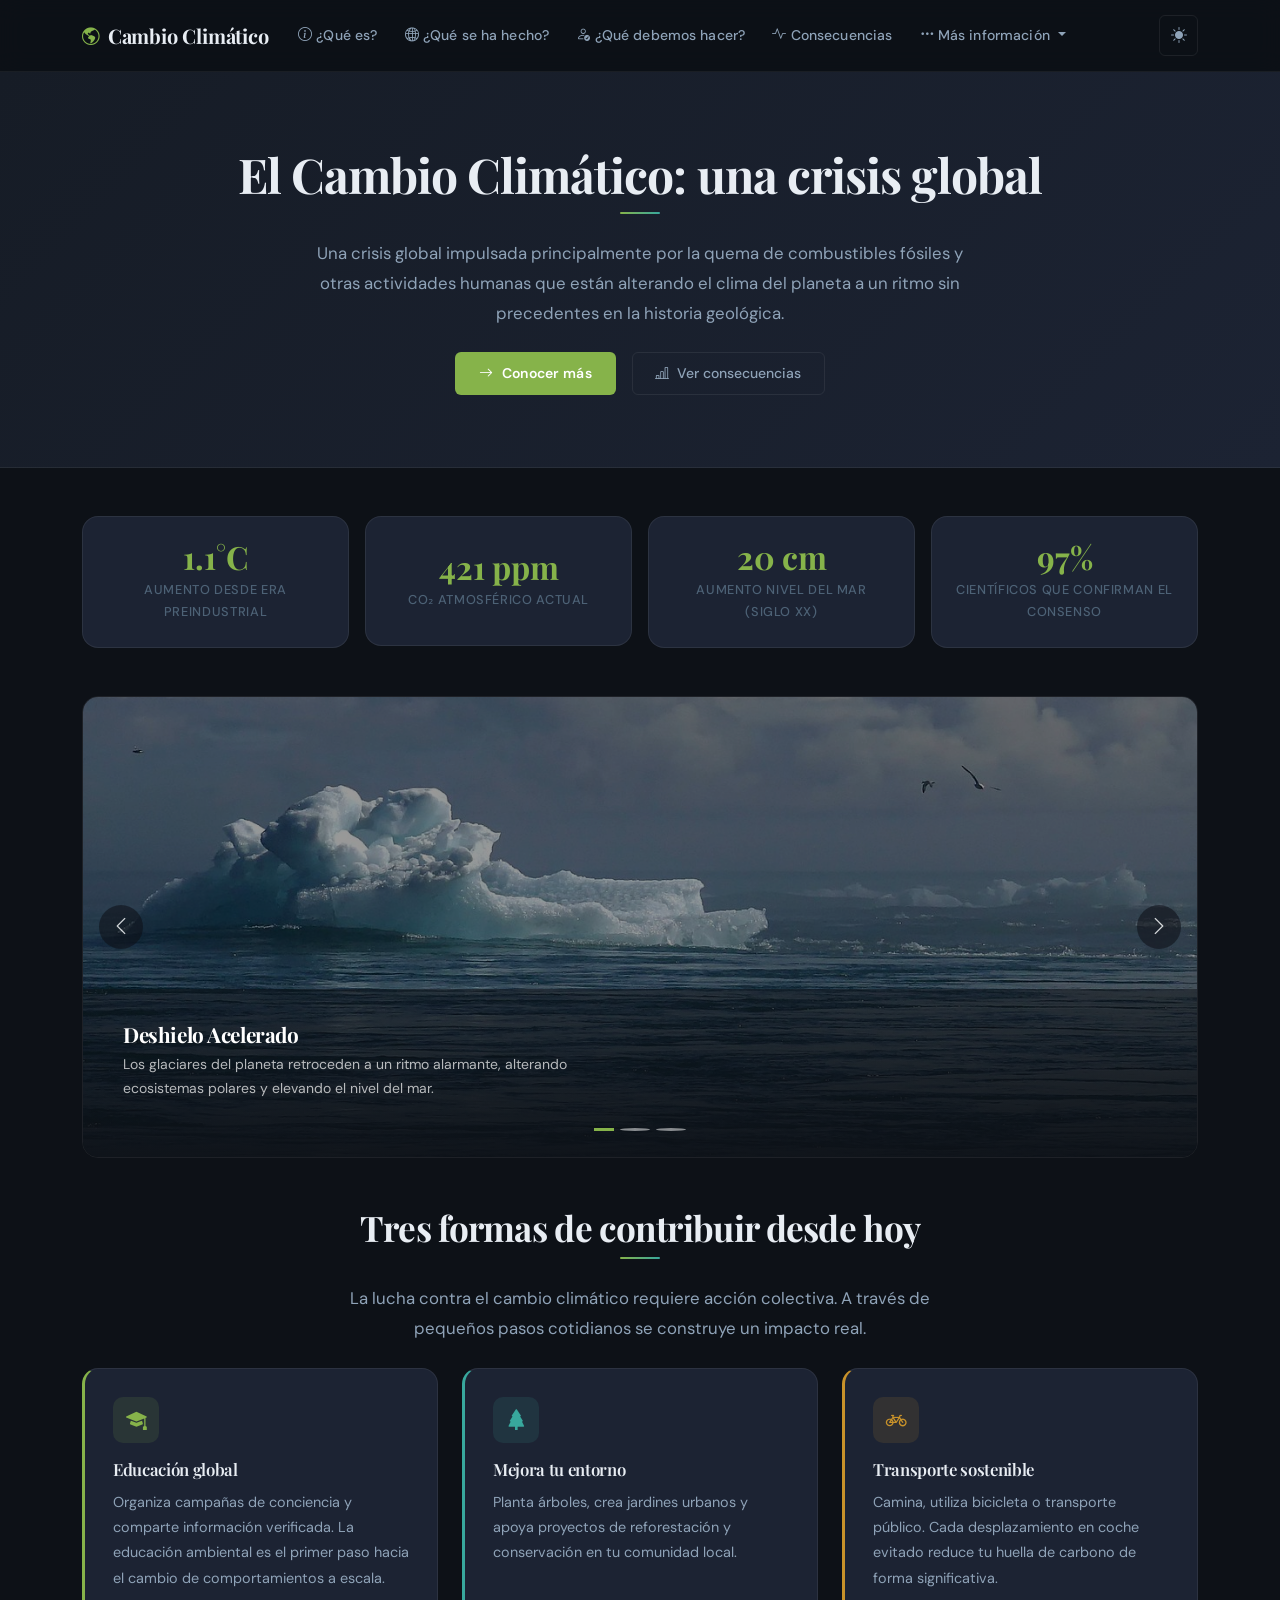
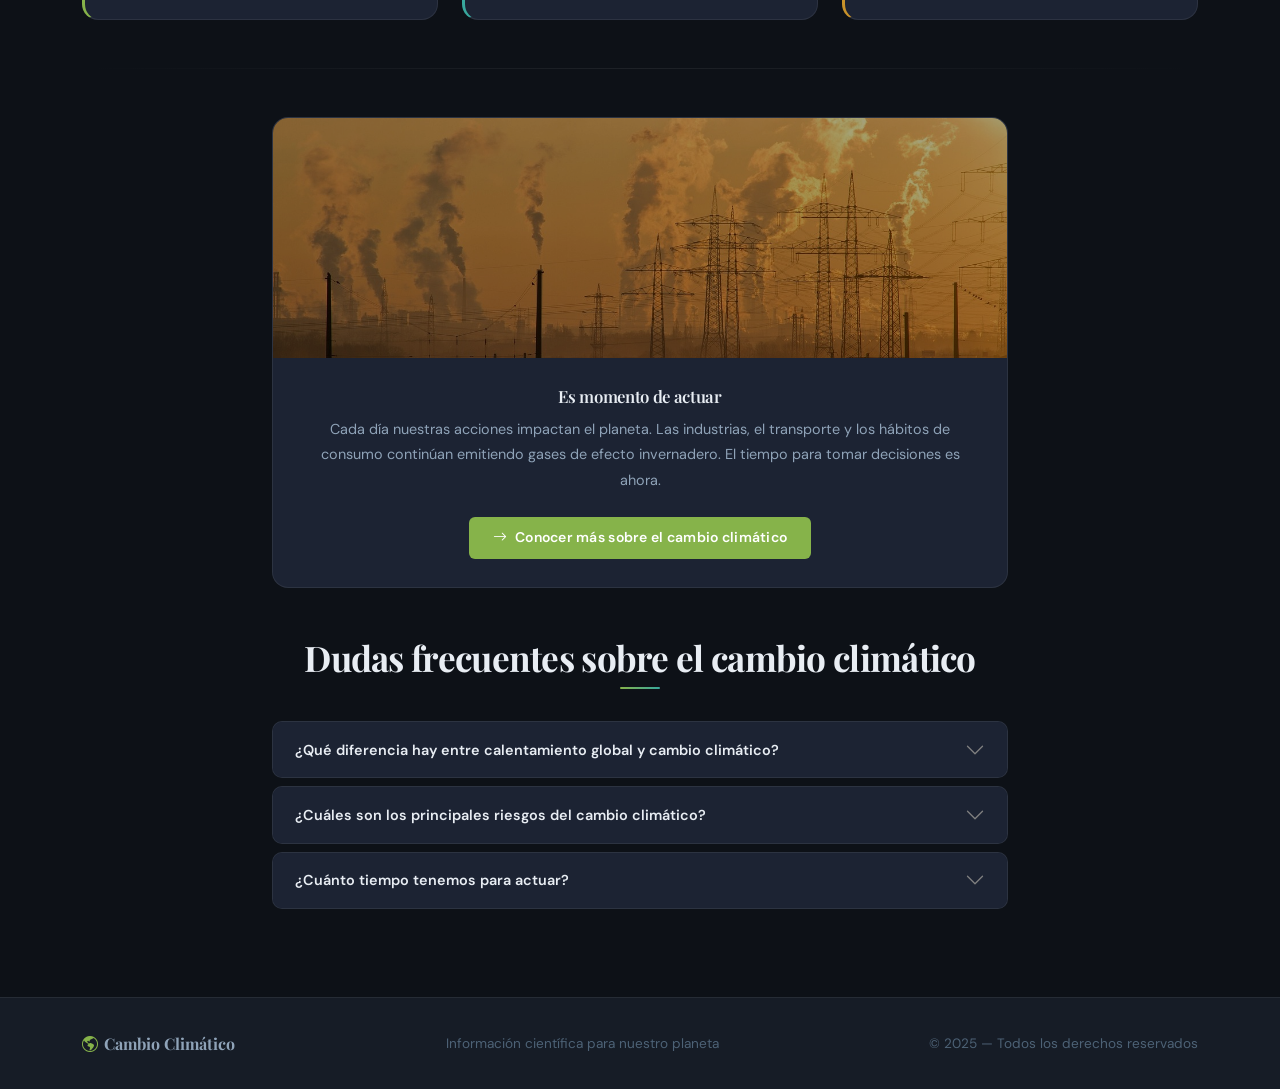
==== index.html @ 925e64be "Pendiente de despliegue" ====
<!DOCTYPE html>
<!-- data-theme="dark" inicial; el script del head lo sobreescribe con el valor guardado -->
<html lang="es" data-theme="dark">
<head>
  <meta charset="UTF-8">
  <meta name="viewport" content="width=device-width, initial-scale=1.0">
  <title>Cambio Climático — Inicio</title>

  <!-- Bootstrap 5 CSS y JS — grid, navbar, carousel y accordion -->
  <link href="https://cdn.jsdelivr.net/npm/bootstrap@5.3.8/dist/css/bootstrap.min.css" rel="stylesheet"
    integrity="sha384-sRIl4kxILFvY47J16cr9ZwB07vP4J8+LH7qKQnuqkuIAvNWLzeN8tE5YBujZqJLB" crossorigin="anonymous">
  <script src="https://cdn.jsdelivr.net/npm/bootstrap@5.3.8/dist/js/bootstrap.bundle.min.js"
    integrity="sha384-FKyoEForCGlyvwx9Hj09JcYn3nv7wiPVlz7YYwJrWVcXK/BmnVDxM+D2scQbITxI" crossorigin="anonymous"></script>

  <!-- Bootstrap Icons — íconos usados en la nav y las tarjetas -->
  <link rel="stylesheet" href="https://cdn.jsdelivr.net/npm/bootstrap-icons@1.11.3/font/bootstrap-icons.min.css">

  <!-- Google Fonts — Playfair Display para títulos, DM Sans para cuerpo -->
  <link rel="preconnect" href="https://fonts.googleapis.com">
  <link rel="preconnect" href="https://fonts.gstatic.com" crossorigin>
  <link href="https://fonts.googleapis.com/css2?family=Playfair+Display:wght@400;600;700&family=DM+Sans:wght@300;400;500;600&display=swap" rel="stylesheet">

  <!-- Estilos propios del sitio -->
  <link rel="stylesheet" href="styles.css">
  <link rel="icon" type="img/icon" href="icono.png">

  <!-- Aplica el tema guardado antes de que el CSS renderice, evita el parpadeo claro/oscuro -->
  <script>
    (function(){
      var t = localStorage.getItem('cc-theme') || 'dark';
      document.documentElement.setAttribute('data-theme', t);
    })();
  </script>
</head>
<body>

  <!-- NAVEGACIÓN — navbar-expand-lg: colapsada en móvil, expandida en desktop -->
  <nav class="navbar navbar-expand-lg">
    <div class="container">

      <!-- Logo con enlace a la portada -->
      <a class="navbar-brand" href="index.html">
        <i class="bi bi-globe-americas"></i>
        Cambio Climático
      </a>

      <!-- Botón hamburguesa visible solo en móvil, abre el menú #navMain -->
      <button class="navbar-toggler border-0" type="button"
        data-bs-toggle="collapse" data-bs-target="#navMain"
        aria-controls="navMain" aria-expanded="false"
        aria-label="Toggle navigation">
        <i class="bi bi-list" style="font-size:1.4rem; color:var(--text-secondary);"></i>
      </button>

      <!-- Contenedor colapsable del menú -->
      <div class="collapse navbar-collapse" id="navMain">
        <!-- me-auto empuja los links a la izquierda y el botón de tema a la derecha -->
        <ul class="navbar-nav me-auto mb-2 mb-lg-0">

          <li class="nav-item">
            <a class="nav-link" href="quees.html">
              <i class="bi bi-info-circle me-1"></i>¿Qué es?
            </a>
          </li>

          <li class="nav-item">
            <a class="nav-link" href="discusion.html">
              <i class="bi bi-globe2 me-1"></i>¿Qué se ha hecho?
            </a>
          </li>

          <li class="nav-item">
            <a class="nav-link" href="debemoshacer.html">
              <i class="bi bi-person-check me-1"></i>¿Qué debemos hacer?
            </a>
          </li>

          <li class="nav-item">
            <a class="nav-link" href="resultados.html">
              <i class="bi bi-activity me-1"></i>Consecuencias
            </a>
          </li>

          <!-- Dropdown con páginas secundarias -->
          <li class="nav-item dropdown">
            <a class="nav-link dropdown-toggle" href="#"
              role="button" data-bs-toggle="dropdown" aria-expanded="false">
              <i class="bi bi-three-dots me-1"></i>Más información
            </a>
            <ul class="dropdown-menu">
              <li>
                <a class="dropdown-item" href="metodologia.html">
                  <i class="bi bi-flask"></i> Metodología y estudios
                </a>
              </li>
              <li>
                <a class="dropdown-item" href="referencias.html">
                  <i class="bi bi-journals"></i> Referencias
                </a>
              </li>
            </ul>
          </li>

        </ul>

        <!-- Botón para alternar entre tema claro y oscuro -->
        <button class="btn-theme-toggle ms-2" id="themeToggle" title="Cambiar tema">
          <i class="bi bi-sun-fill" id="themeIcon"></i>
        </button>
      </div>

    </div>
  </nav>


  <!-- HERO — título principal con dos botones de acción -->
  <section class="hero-band">
    <div class="container text-center">
      <h1 class="heading-underline mb-4">El Cambio Climático: una crisis global</h1>

      <!-- Ancho máximo de 680px para que el texto no se extienda demasiado en pantallas anchas -->
      <p class="lead mx-auto" style="max-width:680px;">
        Una crisis global impulsada principalmente por la quema de combustibles fósiles y otras
        actividades humanas que están alterando el clima del planeta a un ritmo sin precedentes
        en la historia geológica.
      </p>

      <!-- Dos CTAs: primario hacia el contenido y secundario hacia las consecuencias -->
      <div class="mt-4 d-flex gap-3 justify-content-center flex-wrap">
        <a href="quees.html" class="btn btn-primary">
          <i class="bi bi-arrow-right me-2"></i>Conocer más
        </a>
        <a href="resultados.html" class="btn btn-outline-secondary">
          <i class="bi bi-bar-chart-line me-2"></i>Ver consecuencias
        </a>
      </div>
    </div>
  </section>


  <!-- CONTENIDO PRINCIPAL -->
  <main class="container mt-5">


    <!-- Fila de estadísticas — col-6 col-md-3: 2 columnas en móvil, 4 en desktop -->
    <div class="row g-3 mb-5">

      <div class="col-6 col-md-3 fade-in-up">
        <div class="stat-card">
          <span class="stat-number">1.1°C</span>
          <span class="stat-label">Aumento desde era preindustrial</span>
        </div>
      </div>

      <div class="col-6 col-md-3 fade-in-up">
        <div class="stat-card">
          <span class="stat-number">421 ppm</span>
          <span class="stat-label">CO₂ atmosférico actual</span>
        </div>
      </div>

      <div class="col-6 col-md-3 fade-in-up">
        <div class="stat-card">
          <span class="stat-number">20 cm</span>
          <span class="stat-label">Aumento nivel del mar (siglo XX)</span>
        </div>
      </div>

      <div class="col-6 col-md-3 fade-in-up">
        <div class="stat-card">
          <span class="stat-number">97%</span>
          <span class="stat-label">Científicos que confirman el consenso</span>
        </div>
      </div>

    </div><!-- /estadísticas -->


    <!-- Carrusel — carousel-fade: transición por fundido, autoplay activado -->
    <div class="mb-5 fade-in-up">
      <div id="carouselHero" class="carousel slide carousel-fade" data-bs-ride="carousel">

        <!-- Indicadores de posición -->
        <div class="carousel-indicators">
          <button type="button" data-bs-target="#carouselHero" data-bs-slide-to="0" class="active"
            aria-current="true" aria-label="Slide 1"></button>
          <button type="button" data-bs-target="#carouselHero" data-bs-slide-to="1"
            aria-label="Slide 2"></button>
          <button type="button" data-bs-target="#carouselHero" data-bs-slide-to="2"
            aria-label="Slide 3"></button>
        </div>

        <div class="carousel-inner">

          <!-- Slide 1: Deshielo -->
          <div class="carousel-item active">
            <img src="/images/glaciar.jpg" class="d-block w-100" alt="Deshielo de glaciares">
            <div class="carousel-caption d-block">
              <h5>Deshielo Acelerado</h5>
              <p>Los glaciares del planeta retroceden a un ritmo alarmante, alterando ecosistemas
                polares y elevando el nivel del mar.</p>
            </div>
          </div>

          <!-- Slide 2: Incendios -->
          <div class="carousel-item">
            <img src="/images/incendio.jpg" class="d-block w-100" alt="Incendios forestales">
            <div class="carousel-caption d-block">
              <h5>Incendios Forestales</h5>
              <p>El aumento de temperaturas y las sequías prolongadas incrementan la frecuencia
                e intensidad de los incendios.</p>
            </div>
          </div>

          <!-- Slide 3: Sequías -->
          <div class="carousel-item">
            <img src="/images/sequedad.jpg" class="d-block w-100" alt="Sequías extremas">
            <div class="carousel-caption d-block">
              <h5>Sequías Extremas</h5>
              <p>Periodos prolongados sin lluvia generan escasez hídrica e impactan gravemente
                la producción agrícola.</p>
            </div>
          </div>

        </div><!-- /carousel-inner -->

        <!-- Controles anterior / siguiente -->
        <button class="carousel-control-prev" type="button"
          data-bs-target="#carouselHero" data-bs-slide="prev">
          <i class="bi bi-chevron-left text-white fs-5"></i>
          <span class="visually-hidden">Anterior</span>
        </button>
        <button class="carousel-control-next" type="button"
          data-bs-target="#carouselHero" data-bs-slide="next">
          <i class="bi bi-chevron-right text-white fs-5"></i>
          <span class="visually-hidden">Siguiente</span>
        </button>

      </div>
    </div><!-- /carrusel -->


    <!-- Tres formas de contribuir — h-100 iguala alturas en la misma fila -->
    <div class="mb-5">
      <div class="text-center mb-4">
        <h2 class="heading-underline">Tres formas de contribuir desde hoy</h2>
        <p class="lead mt-3 mx-auto" style="max-width:600px;">
          La lucha contra el cambio climático requiere acción colectiva. A través de pequeños
          pasos cotidianos se construye un impacto real.
        </p>
      </div>

      <div class="row g-4">

        <!-- Tarjeta: educación y conciencia ambiental -->
        <div class="col-md-4 fade-in-up">
          <div class="card h-100 card-accent-green">
            <div class="card-body">
              <div class="card-icon icon-green">
                <i class="bi bi-mortarboard-fill"></i>
              </div>
              <h5 class="card-title">Educación global</h5>
              <p class="card-text">
                Organiza campañas de conciencia y comparte información verificada. La educación
                ambiental es el primer paso hacia el cambio de comportamientos a escala.
              </p>
            </div>
          </div>
        </div>

        <!-- Tarjeta: reforestación y espacios verdes -->
        <div class="col-md-4 fade-in-up">
          <div class="card h-100 card-accent-teal">
            <div class="card-body">
              <div class="card-icon icon-teal">
                <i class="bi bi-tree-fill"></i>
              </div>
              <h5 class="card-title">Mejora tu entorno</h5>
              <p class="card-text">
                Planta árboles, crea jardines urbanos y apoya proyectos de reforestación y
                conservación en tu comunidad local.
              </p>
            </div>
          </div>
        </div>

        <!-- Tarjeta: movilidad de bajo impacto -->
        <div class="col-md-4 fade-in-up">
          <div class="card h-100 card-accent-amber">
            <div class="card-body">
              <div class="card-icon icon-amber">
                <i class="bi bi-bicycle"></i>
              </div>
              <h5 class="card-title">Transporte sostenible</h5>
              <p class="card-text">
                Camina, utiliza bicicleta o transporte público. Cada desplazamiento en coche
                evitado reduce tu huella de carbono de forma significativa.
              </p>
            </div>
          </div>
        </div>

      </div>
    </div>


    <div class="divider"></div>


    <!-- Tarjeta destacada con imagen — brightness(0.65) oscurece la imagen -->
    <div class="row mb-5 justify-content-center">
      <div class="col-md-8">
        <div class="card overflow-hidden">
          <img src="/images/contaminacion.jpg" class="card-img-top" alt="Contaminación industrial"
            style="height:240px; object-fit:cover; filter:brightness(0.65);">
          <div class="card-body text-center">
            <h4 class="card-title">Es momento de actuar</h4>
            <p class="card-text mb-4">
              Cada día nuestras acciones impactan el planeta. Las industrias, el transporte y
              los hábitos de consumo continúan emitiendo gases de efecto invernadero.
              El tiempo para tomar decisiones es ahora.
            </p>
            <a href="quees.html" class="btn btn-primary">
              <i class="bi bi-arrow-right me-2"></i>Conocer más sobre el cambio climático
            </a>
          </div>
        </div>
      </div>
    </div>


    <!-- FAQ con accordion — data-bs-parent fuerza que solo un item esté abierto a la vez -->
    <div class="row mb-5 justify-content-center">
      <div class="col-lg-8">
        <div class="text-center mb-4">
          <h2 class="heading-underline">Dudas frecuentes sobre el cambio climático</h2>
        </div>

        <div class="accordion" id="accordionFAQ">

          <!-- Pregunta 1 -->
          <div class="accordion-item">
            <h2 class="accordion-header">
              <button class="accordion-button collapsed" type="button"
                data-bs-toggle="collapse" data-bs-target="#faq1"
                aria-expanded="false" aria-controls="faq1">
                ¿Qué diferencia hay entre calentamiento global y cambio climático?
              </button>
            </h2>
            <div id="faq1" class="accordion-collapse collapse" data-bs-parent="#accordionFAQ">
              <div class="accordion-body">
                El <strong>calentamiento global</strong> se refiere al aumento de la temperatura
                media de la atmósfera y los océanos. El <strong>cambio climático</strong> es un
                término más amplio que engloba ese calentamiento y todas sus consecuencias:
                alteraciones en los patrones de precipitación, aumento del nivel del mar,
                derretimiento de glaciares, eventos climáticos extremos y cambios en los ecosistemas.
              </div>
            </div>
          </div>

          <!-- Pregunta 2 -->
          <div class="accordion-item">
            <h2 class="accordion-header">
              <button class="accordion-button collapsed" type="button"
                data-bs-toggle="collapse" data-bs-target="#faq2"
                aria-expanded="false" aria-controls="faq2">
                ¿Cuáles son los principales riesgos del cambio climático?
              </button>
            </h2>
            <div id="faq2" class="accordion-collapse collapse" data-bs-parent="#accordionFAQ">
              <div class="accordion-body">
                La mayor preocupación es la velocidad del cambio. Los ecosistemas, la flora,
                la fauna y la civilización humana tienen dificultades para adaptarse tan rápido.
                Esto pone en riesgo los sistemas alimentarios, las fuentes hídricas, la
                infraestructura y las economías globales. En varias regiones ya se superan
                los umbrales seguros para los seres humanos.
              </div>
            </div>
          </div>

          <!-- Pregunta 3 -->
          <div class="accordion-item">
            <h2 class="accordion-header">
              <button class="accordion-button collapsed" type="button"
                data-bs-toggle="collapse" data-bs-target="#faq3"
                aria-expanded="false" aria-controls="faq3">
                ¿Cuánto tiempo tenemos para actuar?
              </button>
            </h2>
            <div id="faq3" class="accordion-collapse collapse" data-bs-parent="#accordionFAQ">
              <div class="accordion-body">
                El Acuerdo de París de 2015 estableció el objetivo de mantener el aumento por
                debajo de 2°C y proseguir esfuerzos para limitarlo a 1.5°C. Según el IPCC,
                cada fracción de grado importa. No existe un umbral mágico: cuanto antes
                reduzcamos las emisiones, menores serán los daños para las generaciones futuras.
                La ventana de acción eficaz se estrecha cada año.
              </div>
            </div>
          </div>

        </div><!-- /accordion -->
      </div>
    </div><!-- /FAQ -->


  </main><!-- /main -->


  <!-- FOOTER — tres columnas: brand | descripción | copyright -->
  <footer>
    <div class="container d-flex flex-column flex-md-row align-items-center justify-content-between gap-3">
      <div class="footer-brand">
        <i class="bi bi-globe-americas"></i>
        Cambio Climático
      </div>
      <p class="mb-0">Información científica para nuestro planeta</p>
      <p class="mb-0">© 2025 — Todos los derechos reservados</p>
    </div>
  </footer>


  <!-- Alternancia de tema claro/oscuro — guarda la preferencia en localStorage -->
  <script>
    const btn  = document.getElementById('themeToggle');
    const icon = document.getElementById('themeIcon');

    // Aplica el tema recibido, lo guarda y actualiza el ícono del botón
    function applyTheme(theme) {
      document.documentElement.setAttribute('data-theme', theme);
      localStorage.setItem('cc-theme', theme);
      if (theme === 'dark') {
        icon.className = 'bi bi-sun-fill';    // muestra sol para "pasar a claro"
        btn.title = 'Cambiar a modo claro';
      } else {
        icon.className = 'bi bi-moon-fill';   // muestra luna para "pasar a oscuro"
        btn.title = 'Cambiar a modo oscuro';
      }
    }

    // Sincroniza el ícono con el tema que ya aplicó el script del head
    applyTheme(document.documentElement.getAttribute('data-theme') || 'dark');

    // Alterna entre dark y light al hacer clic
    btn.addEventListener('click', function() {
      const current = document.documentElement.getAttribute('data-theme');
      applyTheme(current === 'dark' ? 'light' : 'dark');
    });
  </script>

</body>
</html>
---- styles.css ----
/* ============================================================
   CAMBIO CLIMÁTICO — Design System
   Tema oscuro por defecto, con soporte para modo claro.
   Tipografías: Playfair Display (títulos) + DM Sans (cuerpo)
   ============================================================ */

@import url('https://fonts.googleapis.com/css2?family=Playfair+Display:wght@400;600;700&family=DM+Sans:wght@300;400;500;600&display=swap');


/* ── Variables globales ─────────────────────────────────── */
:root {
  /* Fondos del tema oscuro, de más oscuro a más claro */
  --bg-base:       #0d1117;
  --bg-surface:    #161c26;
  --bg-card:       #1c2333;
  --bg-card-hover: #212d40;

  /* Bordes: el segundo con tono verde para hovers */
  --border:        rgba(255,255,255,0.07);
  --border-accent: rgba(134,179,74,0.35);

  /* Jerarquía de texto: primary > secondary > muted */
  --text-primary:  #e8edf3;
  --text-secondary:#8fa3b8;
  --text-muted:    #4d6276;

  /* Paleta de acentos */
  --accent-green:  #86b34a;
  --accent-teal:   #38a89d;
  --accent-amber:  #c8922a;

  /* Navbar con efecto frosted-glass */
  --nav-bg:        rgba(13,17,23,0.92);
  --nav-border:    rgba(255,255,255,0.06);

  /* Sombras escalonadas por nivel de elevación */
  --shadow-sm: 0 1px 3px rgba(0,0,0,0.4);
  --shadow-md: 0 4px 16px rgba(0,0,0,0.5);
  --shadow-lg: 0 12px 40px rgba(0,0,0,0.6);

  /* Radios de borde consistentes en toda la UI */
  --radius-sm: 6px;
  --radius-md: 10px;
  --radius-lg: 16px;

  --font-display: 'Playfair Display', Georgia, serif;
  --font-body:    'DM Sans', system-ui, sans-serif;

  /* Curva de transición reutilizable */
  --transition: 0.22s cubic-bezier(0.4,0,0.2,1);
}


/* ── Tema claro ─────────────────────────────────────────── */
/* Solo se sobreescriben las variables necesarias; el resto del CSS no cambia */
[data-theme="light"] {
  --bg-base:       #f4f6f8;
  --bg-surface:    #eaecef;
  --bg-card:       #ffffff;
  --bg-card-hover: #f7f9fb;

  --border:        rgba(0,0,0,0.08);
  --border-accent: rgba(70,130,60,0.3);

  --text-primary:  #1a2332;
  --text-secondary:#475569;
  --text-muted:    #94a3b8;

  /* Acentos más oscuros para mantener contraste sobre fondo claro */
  --accent-green:  #3a7d2e;
  --accent-teal:   #1f7a73;
  --accent-amber:  #9a6b10;

  --nav-bg:        rgba(244,246,248,0.95);
  --nav-border:    rgba(0,0,0,0.08);

  --shadow-sm: 0 1px 3px rgba(0,0,0,0.08);
  --shadow-md: 0 4px 16px rgba(0,0,0,0.1);
  --shadow-lg: 0 12px 40px rgba(0,0,0,0.12);
}


/* ── Reset ─────────────────────────────────────────────── */
*, *::before, *::after {
  box-sizing: border-box;
  margin: 0;
  padding: 0;
}

/* Scroll suave al navegar por anclas internas */
html { scroll-behavior: smooth; }

body {
  font-family: var(--font-body);
  font-size: 15px;
  line-height: 1.7;
  color: var(--text-primary);
  background-color: var(--bg-base);
  /* Transición suave al cambiar de tema */
  transition: background-color 0.3s ease, color 0.3s ease;
  -webkit-font-smoothing: antialiased;
}


/* ── Navegación ─────────────────────────────────────────── */
.navbar {
  background-color: var(--nav-bg) !important;
  border-bottom: 1px solid var(--nav-border);
  /* Efecto frosted-glass: borroso el contenido detrás */
  backdrop-filter: blur(12px);
  -webkit-backdrop-filter: blur(12px);
  padding: 0.85rem 0;
  position: sticky;
  top: 0;
  z-index: 1000;
  transition: background-color var(--transition), border-color var(--transition);
}

.navbar-brand {
  font-family: var(--font-display);
  font-weight: 700;
  font-size: 1.25rem;
  color: var(--text-primary) !important;
  letter-spacing: -0.01em;
  display: flex;
  align-items: center;
  gap: 0.5rem;
}

.navbar-brand i { color: var(--accent-green); font-size: 1.1rem; }
.navbar-brand:hover { color: var(--accent-green) !important; }

.nav-link {
  font-family: var(--font-body);
  font-weight: 500;
  font-size: 0.875rem;
  color: var(--text-secondary) !important;
  padding: 0.4rem 0.85rem !important;
  border-radius: var(--radius-sm);
  letter-spacing: 0.01em;
  transition: color var(--transition), background-color var(--transition);
}

/* Fondo verde muy sutil en hover y en el link de la página actual */
.nav-link:hover,
.nav-link.active {
  color: var(--text-primary) !important;
  background-color: rgba(134,179,74,0.08);
}

.navbar-toggler {
  border: 1px solid var(--border);
  color: var(--text-secondary);
  padding: 0.35rem 0.6rem;
}

/* En tema oscuro el ícono de la hamburguesa se aclara */
.navbar-toggler-icon { filter: var(--toggler-filter, invert(0.7)); }
[data-theme="light"] .navbar-toggler-icon { filter: none; }


/* ── Dropdown ──────────────────────────────────────────── */
.dropdown-menu {
  background-color: var(--bg-card);
  border: 1px solid var(--border);
  border-radius: var(--radius-md);
  box-shadow: var(--shadow-lg);
  padding: 0.4rem;
  min-width: 200px;
}

.dropdown-item {
  font-size: 0.875rem;
  font-weight: 500;
  color: var(--text-secondary);
  border-radius: var(--radius-sm);
  padding: 0.5rem 0.9rem;
  display: flex;
  align-items: center;
  gap: 0.5rem;
  transition: background-color var(--transition), color var(--transition);
}

.dropdown-item:hover {
  background-color: rgba(134,179,74,0.1);
  color: var(--accent-green);
}


/* ── Botón de tema (sol / luna) ────────────────────────── */
.btn-theme-toggle {
  background: transparent;
  border: 1px solid var(--border);
  color: var(--text-secondary);
  border-radius: var(--radius-sm);
  padding: 0.35rem 0.65rem;
  cursor: pointer;
  font-size: 1rem;
  transition: all var(--transition);
  display: flex;
  align-items: center;
  gap: 0.3rem;
}

.btn-theme-toggle:hover {
  background-color: rgba(134,179,74,0.1);
  border-color: var(--accent-green);
  color: var(--accent-green);
}


/* ── Tipografía ────────────────────────────────────────── */
h1, h2, h3, h4, h5, h6 {
  font-family: var(--font-display);
  color: var(--text-primary);
  line-height: 1.25;
  letter-spacing: -0.02em;
}

/* Tamaños fluidos con clamp: escalan entre el mínimo y el máximo */
h1 { font-size: clamp(2rem, 4vw, 3rem);       font-weight: 700; }
h2 { font-size: clamp(1.6rem, 3vw, 2.2rem);   font-weight: 700; }
h3 { font-size: clamp(1.2rem, 2.5vw, 1.6rem); font-weight: 600; }
h4 { font-size: 1.15rem; font-weight: 600; }
h5 { font-size: 1rem;    font-weight: 600; }

/* Párrafos en gris secundario para no competir con los títulos */
p { color: var(--text-secondary); }

.lead {
  font-size: 1.05rem;
  line-height: 1.8;
  color: var(--text-secondary);
  font-weight: 400;
}

/* Etiqueta pequeña en mayúsculas que precede a un título de sección */
.section-eyebrow {
  display: inline-block;
  font-family: var(--font-body);
  font-size: 0.72rem;
  font-weight: 600;
  letter-spacing: 0.12em;
  text-transform: uppercase;
  color: var(--accent-green);
  margin-bottom: 0.75rem;
}

/* Título con línea decorativa centrada debajo */
.heading-underline {
  position: relative;
  display: inline-block;
  padding-bottom: 0.6rem;
}

/* La línea decorativa como pseudo-elemento centrado */
.heading-underline::after {
  content: '';
  position: absolute;
  bottom: 0;
  left: 50%;
  transform: translateX(-50%);
  width: 40px;
  height: 2px;
  background: linear-gradient(90deg, var(--accent-green), var(--accent-teal));
  border-radius: 2px;
}

.text-accent         { color: var(--accent-green) !important; }
.text-body-secondary { color: var(--text-secondary) !important; }
.text-muted-custom   { color: var(--text-muted) !important; }


/* ── Layout ────────────────────────────────────────────── */
.container { max-width: 1140px; }
section.py-section { padding: 4rem 0; }


/* ── Tarjetas ──────────────────────────────────────────── */
.card {
  background-color: var(--bg-card);
  border: 1px solid var(--border);
  border-radius: var(--radius-lg);
  overflow: hidden;
  transition: transform var(--transition), box-shadow var(--transition), border-color var(--transition);
}

/* Elevación sutil al hacer hover */
.card:hover {
  transform: translateY(-3px);
  box-shadow: var(--shadow-lg);
  border-color: var(--border-accent);
}

.card-body  { padding: 1.75rem; }

.card-title {
  font-family: var(--font-display);
  font-size: 1.05rem;
  font-weight: 600;
  color: var(--text-primary);
  margin-bottom: 0.65rem;
}

.card-text {
  color: var(--text-secondary);
  font-size: 0.9rem;
  line-height: 1.75;
}

/* Borde izquierdo de color según variante */
.card-accent-green  { border-left: 3px solid var(--accent-green) !important; }
.card-accent-teal   { border-left: 3px solid var(--accent-teal)  !important; }
.card-accent-amber  { border-left: 3px solid var(--accent-amber) !important; }

/* Cuadrado redondeado que contiene el ícono de la tarjeta */
.card-icon {
  width: 46px;
  height: 46px;
  border-radius: var(--radius-md);
  display: flex;
  align-items: center;
  justify-content: center;
  font-size: 1.3rem;
  margin-bottom: 1rem;
  flex-shrink: 0;
}

/* Fondos semitransparentes para cada color de ícono */
.icon-green  { background: rgba(134,179,74,0.12); color: var(--accent-green); }
.icon-teal   { background: rgba(56,168,157,0.12);  color: var(--accent-teal);  }
.icon-amber  { background: rgba(200,146,42,0.12);  color: var(--accent-amber); }


/* ── Tarjetas de estadísticas ──────────────────────────── */
/* Altura mínima fija para que todas las stat-cards sean del mismo tamaño */
.stat-card {
  padding: 1.5rem;
  background-color: var(--bg-card);
  border: 1px solid var(--border);
  border-radius: var(--radius-lg);
  text-align: center;
  transition: border-color var(--transition);
  min-height: 130px;
  display: flex;
  flex-direction: column;
  align-items: center;
  justify-content: center;
}

.stat-card:hover { border-color: var(--border-accent); }

.stat-number {
  font-family: var(--font-display);
  font-size: 2rem;
  font-weight: 700;
  color: var(--accent-green);
  display: block;
  line-height: 1;
  margin-bottom: 0.4rem;
}

.stat-label {
  font-size: 0.8rem;
  font-weight: 500;
  color: var(--text-muted);
  letter-spacing: 0.05em;
  text-transform: uppercase;
}


/* ── Carrusel ──────────────────────────────────────────── */
.carousel {
  border-radius: var(--radius-lg);
  overflow: hidden;
  border: 1px solid var(--border);
}

/* Altura fija y oscurecimiento para que el texto del caption sea legible */
.carousel-item img {
  height: 460px;
  object-fit: cover;
  filter: brightness(0.6);
  transition: filter 0.3s ease;
}

.carousel-item:hover img { filter: brightness(0.7); }

/* Degradado de abajo a arriba sobre la imagen para el caption */
.carousel-caption {
  background: linear-gradient(
    0deg,
    rgba(13,17,23,0.95) 0%,
    rgba(13,17,23,0.5)  100%
  );
  bottom: 0;
  left: 0;
  right: 0;
  /* Padding inferior generoso para que los indicadores no tapen el texto */
  padding: 2rem 2.5rem 3.5rem !important;
  text-align: left;
  border-radius: 0;
}

.carousel-caption h5 {
  font-family: var(--font-display);
  font-size: 1.3rem;
  font-weight: 700;
  color: #fff;
  margin-bottom: 0.4rem;
}

.carousel-caption p {
  font-size: 0.875rem;
  color: rgba(255,255,255,0.7);
  max-width: 520px;
  margin: 0;
}

/* Indicadores reposicionados encima del caption */
.carousel-indicators {
  bottom: 1rem !important;
  z-index: 20;
  margin: 0;
  padding: 0;
}

/* Punto inactivo: círculo pequeño semitransparente */
.carousel-indicators button {
  width: 6px;
  height: 6px;
  border-radius: 50%;
  background-color: rgba(255,255,255,0.4);
  border: none;
}

/* Punto activo: se alarga como pastilla y se pone en verde */
.carousel-indicators button.active {
  background-color: var(--accent-green);
  width: 20px;
  border-radius: 3px;
}

/* Flechas de navegación: círculos semitransparentes centrados verticalmente */
.carousel-control-prev,
.carousel-control-next {
  width: 44px;
  height: 44px;
  top: 50%;
  transform: translateY(-50%);
  background: rgba(13,17,23,0.7);
  border-radius: 50%;
  margin: 0 1rem;
  opacity: 0.8;
  display: flex;
  align-items: center;
  justify-content: center;
}


/* ── Accordion ─────────────────────────────────────────── */
.accordion-item {
  background-color: var(--bg-card);
  border: 1px solid var(--border) !important;
  border-radius: var(--radius-md) !important;
  margin-bottom: 0.5rem;
  overflow: hidden;
}

.accordion-button {
  background-color: var(--bg-card) !important;
  color: var(--text-primary) !important;
  font-family: var(--font-body);
  font-weight: 600;
  font-size: 0.9rem;
  padding: 1.1rem 1.4rem;
  border: none !important;
  box-shadow: none !important;
}

/* Cuando el item está abierto, el texto del botón se pone en verde */
.accordion-button:not(.collapsed) {
  color: var(--accent-green) !important;
  background-color: rgba(134,179,74,0.06) !important;
}

/* La flechita del accordion se aclara para el tema oscuro */
.accordion-button::after { filter: invert(0.5); }
[data-theme="light"] .accordion-button::after { filter: none; }

.accordion-body {
  background-color: var(--bg-card);
  color: var(--text-secondary);
  font-size: 0.9rem;
  line-height: 1.8;
  padding: 0 1.4rem 1.4rem;
}


/* ── Botones ───────────────────────────────────────────── */
.btn-primary {
  background: var(--accent-green);
  border: none;
  color: #fff;
  font-family: var(--font-body);
  font-weight: 600;
  font-size: 0.875rem;
  padding: 0.65rem 1.5rem;
  border-radius: var(--radius-sm);
  letter-spacing: 0.02em;
  transition: all var(--transition);
}

/* En hover cambia a teal y sube ligeramente */
.btn-primary:hover {
  background: var(--accent-teal);
  color: #fff;
  transform: translateY(-1px);
  box-shadow: 0 4px 14px rgba(56,168,157,0.3);
}

.btn-outline-secondary {
  border: 1px solid var(--border);
  background: transparent;
  color: var(--text-secondary);
  font-weight: 500;
  font-size: 0.875rem;
  padding: 0.6rem 1.4rem;
  border-radius: var(--radius-sm);
  transition: all var(--transition);
}

.btn-outline-secondary:hover {
  background: rgba(134,179,74,0.08);
  border-color: var(--accent-green);
  color: var(--accent-green);
}


/* ── Hero / Banner ─────────────────────────────────────── */
/* Franja de introducción en la parte superior de cada página */
.hero-band {
  background: linear-gradient(135deg, var(--bg-surface) 0%, var(--bg-card) 100%);
  border-bottom: 1px solid var(--border);
  padding: 4.5rem 0;
}


/* ── Separador horizontal ──────────────────────────────── */
/* Línea que se desvanece en los extremos */
.divider {
  height: 1px;
  background: linear-gradient(90deg, transparent, var(--border), transparent);
  margin: 3rem 0;
}


/* ── Bloque de sección destacada ───────────────────────── */
.section-block {
  background-color: var(--bg-surface);
  border-radius: var(--radius-lg);
  padding: 2rem;
  border: 1px solid var(--border);
}


/* ── Links ─────────────────────────────────────────────── */
a {
  color: var(--accent-green);
  text-decoration: none;
  transition: color var(--transition);
}

a:hover { color: var(--accent-teal); }


/* ── Lista con estilo propio ───────────────────────────── */
/* Quitamos el bullet del navegador y usamos un punto verde con ::before */
ul.styled-list {
  list-style: none;
  padding: 0;
}

ul.styled-list li {
  padding: 0.55rem 0;
  padding-left: 1.8rem;
  position: relative;
  color: var(--text-secondary);
  font-size: 0.9rem;
  border-bottom: 1px solid var(--border);
}

ul.styled-list li:last-child { border-bottom: none; }

/* El punto verde posicionado a la izquierda de cada item */
ul.styled-list li::before {
  content: '';
  position: absolute;
  left: 0;
  top: 50%;
  transform: translateY(-50%);
  width: 6px;
  height: 6px;
  border-radius: 50%;
  background: var(--accent-green);
}


/* ── Bloque Call-to-Action ─────────────────────────────── */
/* Caja resaltada con borde verde y fondo con degradado muy sutil */
.cta-block {
  background: linear-gradient(
    135deg,
    rgba(134,179,74,0.08) 0%,
    rgba(56,168,157,0.06)  100%
  );
  border: 1px solid var(--border-accent);
  border-radius: var(--radius-lg);
  padding: 3rem;
  text-align: center;
}


/* ── Footer ─────────────────────────────────────────────── */
footer {
  background-color: var(--bg-surface);
  border-top: 1px solid var(--border);
  padding: 2rem 0;
  margin-top: 5rem;
}

footer p { color: var(--text-muted); font-size: 0.85rem; }

footer .footer-brand {
  font-family: var(--font-display);
  font-size: 1rem;
  font-weight: 700;
  color: var(--text-secondary);
  display: flex;
  align-items: center;
  gap: 0.4rem;
}

footer .footer-brand i { color: var(--accent-green); }


/* ── Cabecera de página interna ────────────────────────── */
.page-header { padding: 3.5rem 0 2.5rem; text-align: center; }
.page-header .section-eyebrow { margin-bottom: 0.6rem; }
.page-header p.lead { max-width: 640px; margin: 1rem auto 0; }


/* ── Animaciones de entrada ────────────────────────────── */
@keyframes fadeInUp {
  from { opacity: 0; transform: translateY(20px); }
  to   { opacity: 1; transform: translateY(0); }
}

.fade-in-up { animation: fadeInUp 0.5s ease-out both; }

/* Retrasos escalonados para que cada tarjeta entre después de la anterior */
.fade-in-up:nth-child(1) { animation-delay: 0.05s; }
.fade-in-up:nth-child(2) { animation-delay: 0.12s; }
.fade-in-up:nth-child(3) { animation-delay: 0.19s; }
.fade-in-up:nth-child(4) { animation-delay: 0.26s; }


/* ── Responsive: tablets y móviles (< 768px) ──────────── */
@media (max-width: 768px) {

  .carousel-item img { height: 300px; }

  /* Padding inferior reducido para que los indicadores no solapen el texto */
  .carousel-caption { padding: 1.25rem 1.25rem 3rem !important; }
  .carousel-caption h5 { font-size: 1.05rem; }
  .carousel-caption p  { font-size: 0.8rem; }

  .cta-block  { padding: 2rem; }
  .card-body  { padding: 1.25rem; }
  .page-header { padding: 2.5rem 0 1.5rem; }

  .stat-card   { min-height: 110px; }
  .stat-number { font-size: 1.6rem; }
}


/* ── Responsive: móvil pequeño (< 480px) ──────────────── */
@media (max-width: 480px) {

  .hero-band { padding: 3rem 0; }
  .carousel-item img { height: 240px; }
  .stat-card { min-height: 100px; }
}


/* ── Utilidades de fondo ───────────────────────────────── */
.bg-surface    { background-color: var(--bg-surface); }
.bg-card       { background-color: var(--bg-card); }
.shadow-custom { box-shadow: var(--shadow-md) !important; }
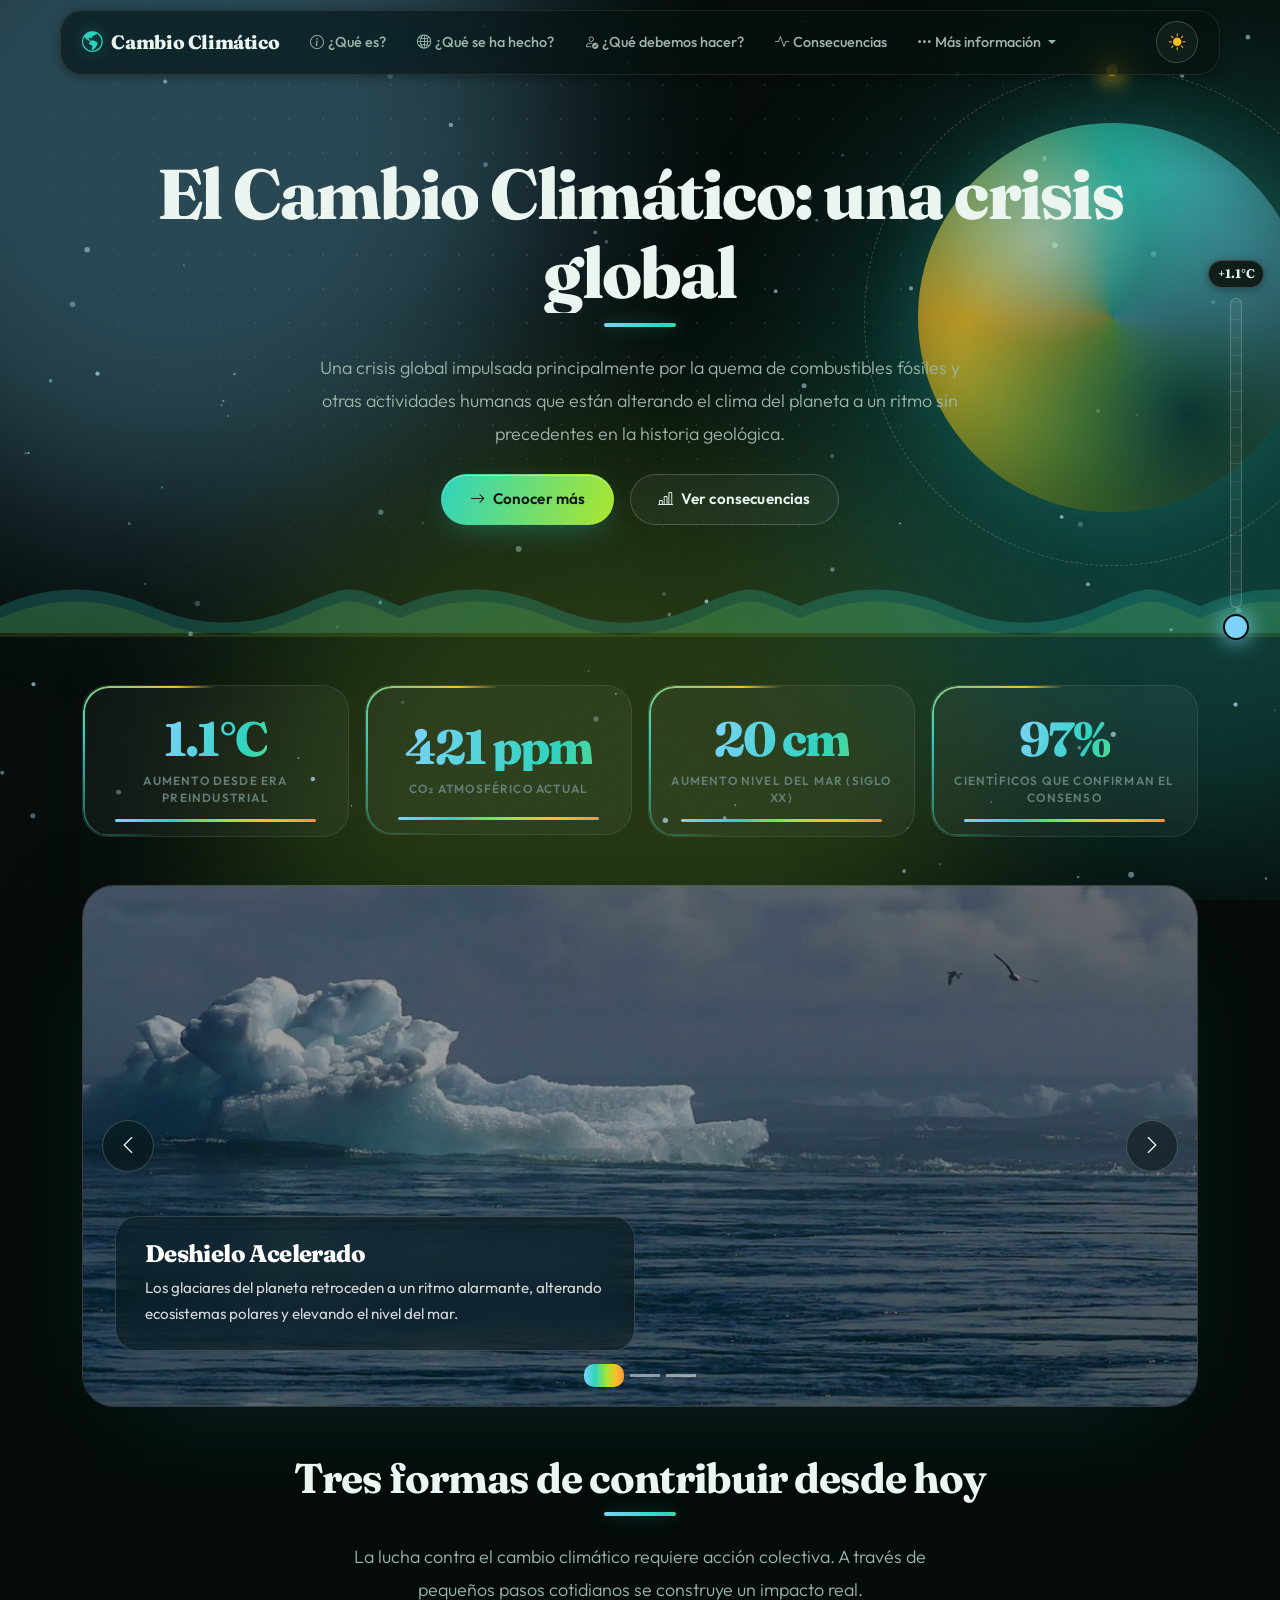
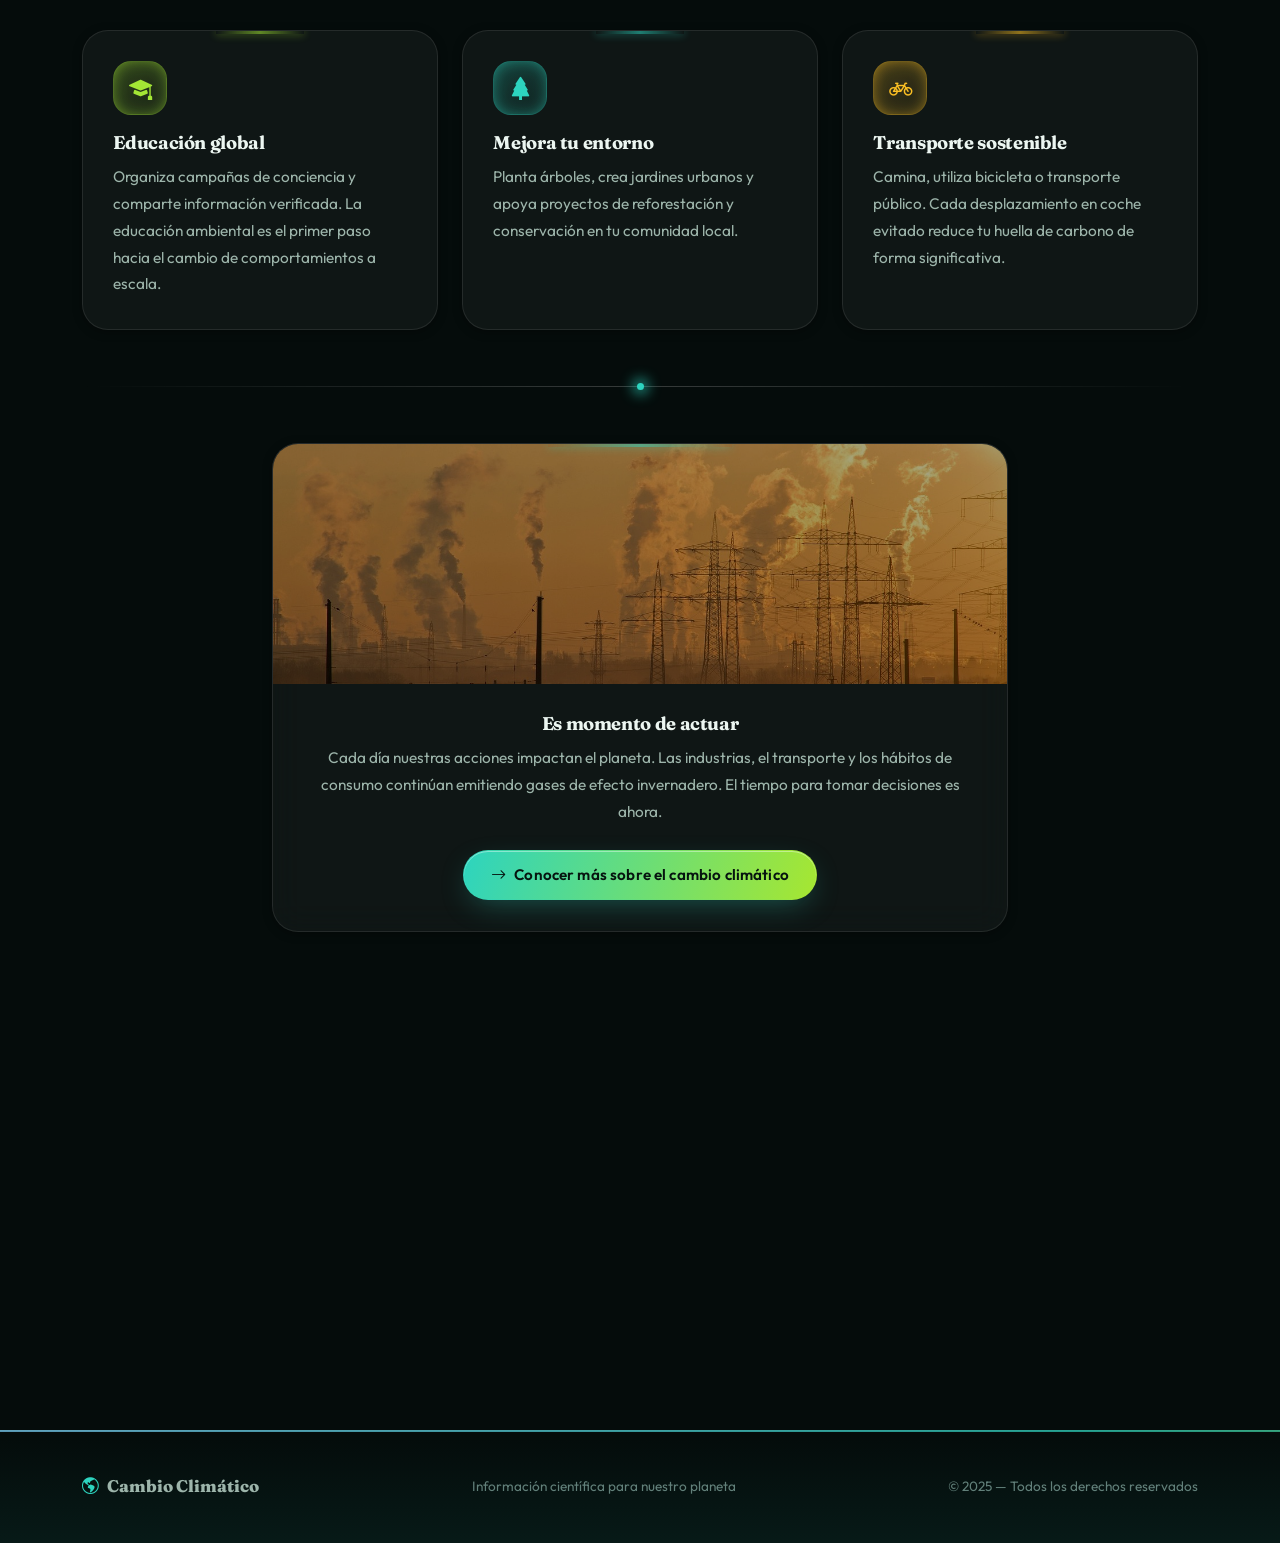
==== commit 0f94d078: "Add files via upload" ====
--- a/index.html
+++ b/index.html
@@ -18,7 +18,7 @@
   <!-- Google Fonts — Playfair Display para títulos, DM Sans para cuerpo -->
   <link rel="preconnect" href="https://fonts.googleapis.com">
   <link rel="preconnect" href="https://fonts.gstatic.com" crossorigin>
-  <link href="https://fonts.googleapis.com/css2?family=Playfair+Display:wght@400;600;700&family=DM+Sans:wght@300;400;500;600&display=swap" rel="stylesheet">
+  <link href="https://fonts.googleapis.com/css2?family=Fraunces:opsz,wght@9..144,600..800&family=Outfit:wght@300;400;500;600;700&display=swap" rel="stylesheet">
 
   <!-- Estilos propios del sitio -->
   <link rel="stylesheet" href="styles.css">
@@ -29,10 +29,15 @@
     (function(){
       var t = localStorage.getItem('cc-theme') || 'dark';
       document.documentElement.setAttribute('data-theme', t);
+      document.documentElement.classList.add('js');
     })();
   </script>
 </head>
 <body>
+
+  <!-- Cortina de transición entre páginas (CSS + script.js) -->
+  <div class="page-curtain" aria-hidden="true"><i class="bi bi-globe-americas"></i><span></span></div>
+
 
   <!-- NAVEGACIÓN — navbar-expand-lg: colapsada en móvil, expandida en desktop -->
   <nav class="navbar navbar-expand-lg">
@@ -194,7 +199,7 @@
 
           <!-- Slide 1: Deshielo -->
           <div class="carousel-item active">
-            <img src="/images/glaciar.jpg" class="d-block w-100" alt="Deshielo de glaciares">
+            <img src="glaciar.jpg" class="d-block w-100" alt="Deshielo de glaciares">
             <div class="carousel-caption d-block">
               <h5>Deshielo Acelerado</h5>
               <p>Los glaciares del planeta retroceden a un ritmo alarmante, alterando ecosistemas
@@ -204,7 +209,7 @@
 
           <!-- Slide 2: Incendios -->
           <div class="carousel-item">
-            <img src="/images/incendio.jpg" class="d-block w-100" alt="Incendios forestales">
+            <img src="incendio.jpg" class="d-block w-100" alt="Incendios forestales">
             <div class="carousel-caption d-block">
               <h5>Incendios Forestales</h5>
               <p>El aumento de temperaturas y las sequías prolongadas incrementan la frecuencia
@@ -214,7 +219,7 @@
 
           <!-- Slide 3: Sequías -->
           <div class="carousel-item">
-            <img src="/images/sequedad.jpg" class="d-block w-100" alt="Sequías extremas">
+            <img src="sequedad.jpg" class="d-block w-100" alt="Sequías extremas">
             <div class="carousel-caption d-block">
               <h5>Sequías Extremas</h5>
               <p>Periodos prolongados sin lluvia generan escasez hídrica e impactan gravemente
@@ -311,7 +316,7 @@
     <div class="row mb-5 justify-content-center">
       <div class="col-md-8">
         <div class="card overflow-hidden">
-          <img src="/images/contaminacion.jpg" class="card-img-top" alt="Contaminación industrial"
+          <img src="contaminacion.jpg" class="card-img-top" alt="Contaminación industrial"
             style="height:240px; object-fit:cover; filter:brightness(0.65);">
           <div class="card-body text-center">
             <h4 class="card-title">Es momento de actuar</h4>
@@ -420,32 +425,7 @@
 
 
   <!-- Alternancia de tema claro/oscuro — guarda la preferencia en localStorage -->
-  <script>
-    const btn  = document.getElementById('themeToggle');
-    const icon = document.getElementById('themeIcon');
-
-    // Aplica el tema recibido, lo guarda y actualiza el ícono del botón
-    function applyTheme(theme) {
-      document.documentElement.setAttribute('data-theme', theme);
-      localStorage.setItem('cc-theme', theme);
-      if (theme === 'dark') {
-        icon.className = 'bi bi-sun-fill';    // muestra sol para "pasar a claro"
-        btn.title = 'Cambiar a modo claro';
-      } else {
-        icon.className = 'bi bi-moon-fill';   // muestra luna para "pasar a oscuro"
-        btn.title = 'Cambiar a modo oscuro';
-      }
-    }
-
-    // Sincroniza el ícono con el tema que ya aplicó el script del head
-    applyTheme(document.documentElement.getAttribute('data-theme') || 'dark');
-
-    // Alterna entre dark y light al hacer clic
-    btn.addEventListener('click', function() {
-      const current = document.documentElement.getAttribute('data-theme');
-      applyTheme(current === 'dark' ? 'light' : 'dark');
-    });
-  </script>
+  <script src="script.js"></script>
 
 </body>
 </html>
--- a/styles.css
+++ b/styles.css
@@ -1,699 +1,752 @@
 /* ============================================================
-   CAMBIO CLIMÁTICO — Design System
-   Tema oscuro por defecto, con soporte para modo claro.
-   Tipografías: Playfair Display (títulos) + DM Sans (cuerpo)
+   CAMBIO CLIMÁTICO — Sistema de diseño "Termómetro"
+   Idea: la página se calienta mientras bajas. Arriba todo es hielo
+   (azul), abajo todo es brasa (naranja). Nieve → cenizas, aurora que
+   cambia de color y un termómetro lateral que sube con el scroll.
+   Tipografías: Fraunces (títulos) + Outfit (cuerpo)
    ============================================================ */
 
-@import url('https://fonts.googleapis.com/css2?family=Playfair+Display:wght@400;600;700&family=DM+Sans:wght@300;400;500;600&display=swap');
-
-
-/* ── Variables globales ─────────────────────────────────── */
+
+/* ── 1. Variables ───────────────────────────────────────── */
+
+@property --ang { syntax: '<angle>'; inherits: false; initial-value: 0deg; }
+
 :root {
-  /* Fondos del tema oscuro, de más oscuro a más claro */
-  --bg-base:       #0d1117;
-  --bg-surface:    #161c26;
-  --bg-card:       #1c2333;
-  --bg-card-hover: #212d40;
-
-  /* Bordes: el segundo con tono verde para hovers */
-  --border:        rgba(255,255,255,0.07);
-  --border-accent: rgba(134,179,74,0.35);
-
-  /* Jerarquía de texto: primary > secondary > muted */
-  --text-primary:  #e8edf3;
-  --text-secondary:#8fa3b8;
-  --text-muted:    #4d6276;
-
-  /* Paleta de acentos */
-  --accent-green:  #86b34a;
-  --accent-teal:   #38a89d;
-  --accent-amber:  #c8922a;
-
-  /* Navbar con efecto frosted-glass */
-  --nav-bg:        rgba(13,17,23,0.92);
-  --nav-border:    rgba(255,255,255,0.06);
-
-  /* Sombras escalonadas por nivel de elevación */
-  --shadow-sm: 0 1px 3px rgba(0,0,0,0.4);
-  --shadow-md: 0 4px 16px rgba(0,0,0,0.5);
-  --shadow-lg: 0 12px 40px rgba(0,0,0,0.6);
-
-  /* Radios de borde consistentes en toda la UI */
-  --radius-sm: 6px;
-  --radius-md: 10px;
-  --radius-lg: 16px;
-
-  --font-display: 'Playfair Display', Georgia, serif;
-  --font-body:    'DM Sans', system-ui, sans-serif;
-
-  /* Curva de transición reutilizable */
-  --transition: 0.22s cubic-bezier(0.4,0,0.2,1);
-}
-
-
-/* ── Tema claro ─────────────────────────────────────────── */
-/* Solo se sobreescriben las variables necesarias; el resto del CSS no cambia */
+  --bg-base:       #050c0b;
+  --bg-surface:    #0a1513;
+  --bg-card:       rgba(255,255,255,0.045);
+  --bg-card-solid: #0f1d1a;
+  --bg-card-hover: rgba(255,255,255,0.075);
+
+  --border:        rgba(255,255,255,0.09);
+  --border-strong: rgba(255,255,255,0.2);
+  --border-accent: rgba(163,230,53,0.4);
+
+  --text-primary:  #ecf6f1;
+  --text-secondary:#9db5ab;
+  --text-muted:    #62807a;
+
+  --accent-green:  #a3e635;
+  --accent-teal:   #2dd4bf;
+  --accent-amber:  #fbbf24;
+  --ice:           #7dd3fc;
+  --ember:         #fb923c;
+  --hot:           #f43f5e;
+
+  --grad: linear-gradient(110deg, var(--ice), var(--accent-teal) 28%, var(--accent-green) 56%, var(--accent-amber) 80%, var(--ember));
+
+  --nav-bg:        rgba(8,16,14,0.62);
+  --glow:          rgba(45,212,191,0.35);
+
+  --shadow-sm: 0 2px 10px rgba(0,0,0,0.35);
+  --shadow-md: 0 12px 40px rgba(0,0,0,0.45);
+  --shadow-lg: 0 28px 80px rgba(0,0,0,0.55);
+
+  --radius-sm: 12px;
+  --radius-md: 18px;
+  --radius-lg: 26px;
+
+  --font-display: 'Fraunces', Georgia, serif;
+  --font-body:    'Outfit', system-ui, sans-serif;
+
+  --ease:   cubic-bezier(.22, 1, .36, 1);
+  --spring: cubic-bezier(.34, 1.56, .64, 1);
+  --curtain:cubic-bezier(.77, 0, .18, 1);
+  --transition: .3s var(--ease);
+}
+
 [data-theme="light"] {
-  --bg-base:       #f4f6f8;
-  --bg-surface:    #eaecef;
-  --bg-card:       #ffffff;
-  --bg-card-hover: #f7f9fb;
-
-  --border:        rgba(0,0,0,0.08);
-  --border-accent: rgba(70,130,60,0.3);
-
-  --text-primary:  #1a2332;
-  --text-secondary:#475569;
-  --text-muted:    #94a3b8;
-
-  /* Acentos más oscuros para mantener contraste sobre fondo claro */
-  --accent-green:  #3a7d2e;
-  --accent-teal:   #1f7a73;
-  --accent-amber:  #9a6b10;
-
-  --nav-bg:        rgba(244,246,248,0.95);
-  --nav-border:    rgba(0,0,0,0.08);
-
-  --shadow-sm: 0 1px 3px rgba(0,0,0,0.08);
-  --shadow-md: 0 4px 16px rgba(0,0,0,0.1);
-  --shadow-lg: 0 12px 40px rgba(0,0,0,0.12);
-}
-
-
-/* ── Reset ─────────────────────────────────────────────── */
-*, *::before, *::after {
-  box-sizing: border-box;
-  margin: 0;
-  padding: 0;
-}
-
-/* Scroll suave al navegar por anclas internas */
-html { scroll-behavior: smooth; }
+  --bg-base:       #f4f2e9;
+  --bg-surface:    #eae8da;
+  --bg-card:       rgba(255,255,255,0.72);
+  --bg-card-solid: #ffffff;
+  --bg-card-hover: rgba(255,255,255,0.95);
+
+  --border:        rgba(16,45,35,0.1);
+  --border-strong: rgba(16,45,35,0.22);
+  --border-accent: rgba(77,124,15,0.45);
+
+  --text-primary:  #10231c;
+  --text-secondary:#43594f;
+  --text-muted:    #7d9188;
+
+  --accent-green:  #4d7c0f;
+  --accent-teal:   #0f766e;
+  --accent-amber:  #b45309;
+  --ice:           #0284c7;
+  --ember:         #ea580c;
+  --hot:           #e11d48;
+
+  --nav-bg:        rgba(255,255,255,0.7);
+  --glow:          rgba(15,118,110,0.28);
+
+  --shadow-sm: 0 2px 10px rgba(30,60,45,0.08);
+  --shadow-md: 0 12px 40px rgba(30,60,45,0.12);
+  --shadow-lg: 0 28px 80px rgba(30,60,45,0.18);
+}
+
+
+/* ── 2. Reset y base ────────────────────────────────────── */
+
+*, *::before, *::after { box-sizing: border-box; margin: 0; padding: 0; }
+
+html { scroll-behavior: smooth; scroll-padding-top: 100px; overflow-x: hidden; }
 
 body {
   font-family: var(--font-body);
-  font-size: 15px;
+  font-size: 16px;
   line-height: 1.7;
   color: var(--text-primary);
   background-color: var(--bg-base);
-  /* Transición suave al cambiar de tema */
-  transition: background-color 0.3s ease, color 0.3s ease;
   -webkit-font-smoothing: antialiased;
-}
-
-
-/* ── Navegación ─────────────────────────────────────────── */
-.navbar {
-  background-color: var(--nav-bg) !important;
-  border-bottom: 1px solid var(--nav-border);
-  /* Efecto frosted-glass: borroso el contenido detrás */
-  backdrop-filter: blur(12px);
-  -webkit-backdrop-filter: blur(12px);
-  padding: 0.85rem 0;
-  position: sticky;
-  top: 0;
-  z-index: 1000;
-  transition: background-color var(--transition), border-color var(--transition);
-}
-
-.navbar-brand {
-  font-family: var(--font-display);
-  font-weight: 700;
-  font-size: 1.25rem;
-  color: var(--text-primary) !important;
-  letter-spacing: -0.01em;
-  display: flex;
-  align-items: center;
-  gap: 0.5rem;
-}
-
-.navbar-brand i { color: var(--accent-green); font-size: 1.1rem; }
-.navbar-brand:hover { color: var(--accent-green) !important; }
-
-.nav-link {
-  font-family: var(--font-body);
-  font-weight: 500;
-  font-size: 0.875rem;
-  color: var(--text-secondary) !important;
-  padding: 0.4rem 0.85rem !important;
-  border-radius: var(--radius-sm);
-  letter-spacing: 0.01em;
-  transition: color var(--transition), background-color var(--transition);
-}
-
-/* Fondo verde muy sutil en hover y en el link de la página actual */
-.nav-link:hover,
-.nav-link.active {
-  color: var(--text-primary) !important;
-  background-color: rgba(134,179,74,0.08);
-}
-
-.navbar-toggler {
-  border: 1px solid var(--border);
-  color: var(--text-secondary);
-  padding: 0.35rem 0.6rem;
-}
-
-/* En tema oscuro el ícono de la hamburguesa se aclara */
-.navbar-toggler-icon { filter: var(--toggler-filter, invert(0.7)); }
-[data-theme="light"] .navbar-toggler-icon { filter: none; }
-
-
-/* ── Dropdown ──────────────────────────────────────────── */
-.dropdown-menu {
-  background-color: var(--bg-card);
-  border: 1px solid var(--border);
-  border-radius: var(--radius-md);
-  box-shadow: var(--shadow-lg);
-  padding: 0.4rem;
-  min-width: 200px;
-}
-
-.dropdown-item {
-  font-size: 0.875rem;
-  font-weight: 500;
-  color: var(--text-secondary);
-  border-radius: var(--radius-sm);
-  padding: 0.5rem 0.9rem;
-  display: flex;
-  align-items: center;
-  gap: 0.5rem;
-  transition: background-color var(--transition), color var(--transition);
-}
-
-.dropdown-item:hover {
-  background-color: rgba(134,179,74,0.1);
-  color: var(--accent-green);
-}
-
-
-/* ── Botón de tema (sol / luna) ────────────────────────── */
-.btn-theme-toggle {
-  background: transparent;
-  border: 1px solid var(--border);
-  color: var(--text-secondary);
-  border-radius: var(--radius-sm);
-  padding: 0.35rem 0.65rem;
-  cursor: pointer;
-  font-size: 1rem;
-  transition: all var(--transition);
-  display: flex;
-  align-items: center;
-  gap: 0.3rem;
-}
-
-.btn-theme-toggle:hover {
-  background-color: rgba(134,179,74,0.1);
-  border-color: var(--accent-green);
-  color: var(--accent-green);
-}
-
-
-/* ── Tipografía ────────────────────────────────────────── */
+  overflow-x: hidden;
+  transition: background-color .5s ease, color .5s ease;
+}
+
+/* Grano de papel */
+body::after {
+  content: '';
+  position: fixed; inset: 0;
+  z-index: 9000; pointer-events: none; opacity: .6;
+  background-image: url("data:image/svg+xml,%3Csvg xmlns='http://www.w3.org/2000/svg' width='200' height='200'%3E%3Cfilter id='n'%3E%3CfeTurbulence type='fractalNoise' baseFrequency='0.8' stitchTiles='stitch'/%3E%3C/filter%3E%3Crect width='200' height='200' filter='url(%23n)' opacity='0.035'/%3E%3C/svg%3E");
+}
+
+nav, main, footer, .hero-band { position: relative; z-index: 1; }
+nav.navbar { z-index: 1000; }
+
 h1, h2, h3, h4, h5, h6 {
   font-family: var(--font-display);
   color: var(--text-primary);
-  line-height: 1.25;
-  letter-spacing: -0.02em;
-}
-
-/* Tamaños fluidos con clamp: escalan entre el mínimo y el máximo */
-h1 { font-size: clamp(2rem, 4vw, 3rem);       font-weight: 700; }
-h2 { font-size: clamp(1.6rem, 3vw, 2.2rem);   font-weight: 700; }
-h3 { font-size: clamp(1.2rem, 2.5vw, 1.6rem); font-weight: 600; }
-h4 { font-size: 1.15rem; font-weight: 600; }
-h5 { font-size: 1rem;    font-weight: 600; }
-
-/* Párrafos en gris secundario para no competir con los títulos */
+  line-height: 1.12;
+  letter-spacing: -0.025em;
+}
+h1 { font-size: clamp(2rem, 5.6vw, 4.4rem); font-weight: 800; }
+h2 { font-size: clamp(1.7rem, 3.6vw, 2.6rem); font-weight: 700; }
+h3 { font-size: clamp(1.3rem, 2.6vw, 1.8rem); font-weight: 700; }
+h4 { font-size: 1.2rem; font-weight: 600; }
+h5 { font-size: 1.05rem; font-weight: 600; }
+
 p { color: var(--text-secondary); }
-
-.lead {
-  font-size: 1.05rem;
-  line-height: 1.8;
-  color: var(--text-secondary);
-  font-weight: 400;
-}
-
-/* Etiqueta pequeña en mayúsculas que precede a un título de sección */
-.section-eyebrow {
-  display: inline-block;
-  font-family: var(--font-body);
-  font-size: 0.72rem;
-  font-weight: 600;
-  letter-spacing: 0.12em;
-  text-transform: uppercase;
-  color: var(--accent-green);
-  margin-bottom: 0.75rem;
-}
-
-/* Título con línea decorativa centrada debajo */
-.heading-underline {
-  position: relative;
-  display: inline-block;
-  padding-bottom: 0.6rem;
-}
-
-/* La línea decorativa como pseudo-elemento centrado */
-.heading-underline::after {
-  content: '';
-  position: absolute;
-  bottom: 0;
-  left: 50%;
-  transform: translateX(-50%);
-  width: 40px;
-  height: 2px;
-  background: linear-gradient(90deg, var(--accent-green), var(--accent-teal));
-  border-radius: 2px;
-}
+.lead { font-size: 1.12rem; line-height: 1.85; color: var(--text-secondary); font-weight: 300; }
 
 .text-accent         { color: var(--accent-green) !important; }
 .text-body-secondary { color: var(--text-secondary) !important; }
 .text-muted-custom   { color: var(--text-muted) !important; }
-
-
-/* ── Layout ────────────────────────────────────────────── */
 .container { max-width: 1140px; }
-section.py-section { padding: 4rem 0; }
-
-
-/* ── Tarjetas ──────────────────────────────────────────── */
+::selection { background: var(--accent-teal); color: #04100d; }
+
+a { color: var(--accent-green); text-decoration: none; transition: color var(--transition); }
+a:hover { color: var(--accent-teal); }
+
+::-webkit-scrollbar { width: 10px; }
+::-webkit-scrollbar-track { background: var(--bg-base); }
+::-webkit-scrollbar-thumb { background: linear-gradient(var(--ice), var(--accent-green), var(--ember)); border-radius: 10px; border: 2px solid var(--bg-base); }
+
+
+/* ── 3. Fondo vivo (inyectado por script.js) ────────────── */
+
+.bg-fx { position: fixed; inset: 0; z-index: 0; overflow: hidden; pointer-events: none; --heat: 0; }
+.bg-fx canvas { position: absolute; inset: 0; width: 100%; height: 100%; }
+
+/* Las manchas de aurora cambian de color con la temperatura (--heat) */
+.aurora i { position: absolute; width: 58vmax; height: 58vmax; border-radius: 50%; filter: blur(100px); opacity: .3; will-change: transform; }
+.aurora i:nth-child(1) { top: -25%; left: -15%; background: color-mix(in srgb, var(--ice) calc((1 - var(--heat)) * 100%), var(--ember)); animation: drift1 24s ease-in-out infinite; }
+.aurora i:nth-child(2) { top: 10%; right: -22%; background: color-mix(in srgb, var(--accent-teal) calc((1 - var(--heat)) * 100%), var(--hot)); animation: drift2 30s ease-in-out infinite; opacity: .24; }
+.aurora i:nth-child(3) { bottom: -32%; left: 18%; background: color-mix(in srgb, var(--accent-green) calc((1 - var(--heat)) * 100%), var(--accent-amber)); animation: drift3 34s ease-in-out infinite; opacity: .2; }
+[data-theme="light"] .aurora i { opacity: .2; }
+[data-theme="light"] .aurora i:nth-child(2) { opacity: .14; }
+[data-theme="light"] .aurora i:nth-child(3) { opacity: .14; }
+
+.bg-dots {
+  position: absolute; inset: 0;
+  background-image: radial-gradient(var(--border-strong) 1px, transparent 1.4px);
+  background-size: 34px 34px;
+  -webkit-mask-image: radial-gradient(ellipse 90% 70% at 50% 25%, #000 10%, transparent 75%);
+          mask-image: radial-gradient(ellipse 90% 70% at 50% 25%, #000 10%, transparent 75%);
+  opacity: .55;
+}
+
+.cursor-glow {
+  position: absolute; top: 0; left: 0;
+  width: 520px; height: 520px; margin: -260px 0 0 -260px; border-radius: 50%;
+  background: radial-gradient(circle, color-mix(in srgb, var(--ice) calc((1 - var(--heat)) * 100%), var(--ember)) 0%, transparent 62%);
+  opacity: 0; transition: opacity .6s;
+}
+.cursor-glow.on { opacity: .16; }
+[data-theme="light"] .cursor-glow.on { opacity: .22; }
+
+.scroll-progress {
+  position: fixed; top: 0; left: 0; right: 0; height: 3px; z-index: 2000;
+  background: var(--grad);
+  transform-origin: left; transform: scaleX(var(--p, 0));
+  box-shadow: 0 0 14px var(--glow);
+}
+
+/* Termómetro lateral */
+.thermo {
+  position: fixed; right: 22px; top: 50%; z-index: 900;
+  width: 44px; height: min(46vh, 380px);
+  transform: translateY(-50%);
+  display: flex; flex-direction: column; align-items: center; gap: 10px;
+  pointer-events: none;
+  animation: thermoIn 1s var(--ease) 1.6s backwards;
+}
+.thermo-label {
+  font-family: var(--font-display); font-weight: 700; font-size: .78rem;
+  color: var(--text-primary); background: var(--bg-card-solid);
+  border: 1px solid var(--border-strong); border-radius: 999px;
+  padding: .15rem .55rem; white-space: nowrap; font-variant-numeric: tabular-nums;
+  box-shadow: var(--shadow-sm);
+}
+.thermo-tube {
+  position: relative; flex: 1; width: 12px; border-radius: 12px;
+  background: var(--bg-card); border: 1px solid var(--border-strong);
+  overflow: hidden;
+  background-image: repeating-linear-gradient(0deg, transparent 0 17px, var(--border) 17px 18px);
+}
+.thermo-fill {
+  position: absolute; left: 0; right: 0; bottom: 0; height: 100%;
+  background: linear-gradient(0deg, var(--ember), var(--accent-amber), var(--accent-green), var(--accent-teal), var(--ice));
+  transform-origin: bottom; transform: scaleY(var(--p, 0));
+  box-shadow: 0 0 18px var(--glow);
+}
+.thermo-bulb {
+  width: 26px; height: 26px; border-radius: 50%; margin-top: -4px;
+  background: color-mix(in srgb, var(--ice) calc((1 - var(--heat, 0)) * 100%), var(--hot));
+  box-shadow: 0 0 22px color-mix(in srgb, var(--ice) calc((1 - var(--heat, 0)) * 100%), var(--hot));
+  border: 2px solid var(--bg-base);
+}
+@media (max-width: 1199.98px) { .thermo { display: none; } }
+
+
+/* ── 4. Cortina de transición entre páginas ─────────────── */
+
+.page-curtain {
+  position: fixed; inset: 0; z-index: 10000;
+  display: grid; place-items: center; place-content: center; gap: 1.4rem;
+  background: radial-gradient(circle at 30% 20%, #0f4b43, transparent 50%), radial-gradient(circle at 80% 90%, #4a2410, transparent 55%), #04100d;
+  pointer-events: none;
+  animation: curtainOut .95s var(--curtain) .5s forwards;   /* entra la página */
+}
+.page-curtain i { font-size: 4rem; color: var(--accent-teal); filter: drop-shadow(0 0 24px var(--accent-teal)); animation: globeSpin 1.6s var(--curtain) infinite; }
+.page-curtain span { display: block; width: 150px; height: 3px; border-radius: 3px; background: linear-gradient(90deg, var(--ice), var(--accent-green), var(--ember)); transform-origin: left; animation: plFill .9s var(--curtain) both; }
+.page-curtain.leave { animation: curtainIn .6s var(--curtain) forwards; pointer-events: all; }
+
+[data-theme="light"] .page-curtain { background: radial-gradient(circle at 30% 20%, #0f4b43, transparent 50%), radial-gradient(circle at 80% 90%, #4a2410, transparent 55%), #04100d; }
+
+::view-transition-old(root), ::view-transition-new(root) { animation: none; mix-blend-mode: normal; }
+::view-transition-new(root) { z-index: 3; }
+::view-transition-old(root) { z-index: 1; }
+.switching *, .switching *::before, .switching *::after { transition: none !important; }
+
+
+/* ── 5. Navegación (píldora de cristal flotante) ────────── */
+
+.navbar {
+  position: sticky; top: 10px;
+  width: min(1160px, calc(100% - 20px));
+  margin: 10px auto 0;
+  padding: .55rem 0;
+  background: var(--nav-bg) !important;
+  -webkit-backdrop-filter: blur(22px) saturate(1.6);
+          backdrop-filter: blur(22px) saturate(1.6);
+  border: 1px solid var(--border);
+  border-radius: 22px;
+  box-shadow: var(--shadow-sm);
+  transition: box-shadow .4s, top .4s var(--ease);
+  animation: navDrop 1s var(--ease) 1.3s backwards;
+}
+.navbar.scrolled { top: 6px; box-shadow: var(--shadow-md), 0 0 0 1px var(--border-strong); }
+
+.navbar-brand {
+  display: flex; align-items: center; gap: .55rem;
+  font-family: var(--font-display); font-weight: 800; font-size: 1.2rem;
+  color: var(--text-primary) !important; letter-spacing: -.02em;
+}
+.navbar-brand i {
+  display: inline-block; font-size: 1.3rem; color: var(--accent-teal);
+  filter: drop-shadow(0 0 8px var(--glow));
+  transition: transform .9s var(--spring);
+}
+.navbar-brand:hover i { transform: rotate(360deg) scale(1.2); }
+
+.nav-link {
+  position: relative;
+  font-weight: 500; font-size: .9rem;
+  color: var(--text-secondary) !important;
+  padding: .5rem .95rem !important; border-radius: 12px;
+  transition: color .3s, background .3s, transform .35s var(--spring);
+}
+.nav-link i { display: inline-block; transition: transform .45s var(--spring); }
+.nav-link:hover { color: var(--text-primary) !important; background: var(--bg-card); transform: translateY(-2px); }
+.nav-link:hover i { transform: scale(1.3) rotate(-10deg); color: var(--accent-teal); }
+.nav-link.active { color: var(--text-primary) !important; background: var(--bg-card); }
+.nav-link.active::after {
+  content: ''; position: absolute; left: 50%; bottom: 2px; width: 22px; height: 3px;
+  border-radius: 3px; background: var(--grad); transform: translateX(-50%);
+  box-shadow: 0 0 10px var(--glow);
+}
+
+.navbar-toggler { border: 1px solid var(--border) !important; border-radius: 12px; padding: .35rem .6rem; }
+.navbar-toggler:focus { box-shadow: 0 0 0 3px var(--glow); }
+
+.dropdown-menu {
+  background: var(--bg-card-solid);
+  border: 1px solid var(--border-strong); border-radius: var(--radius-md);
+  box-shadow: var(--shadow-lg); padding: .45rem; min-width: 230px; margin-top: .6rem !important;
+}
+.dropdown-menu.show { animation: ddIn .35s var(--spring); transform-origin: top left; }
+.dropdown-item {
+  display: flex; align-items: center; gap: .6rem;
+  font-size: .9rem; font-weight: 500; color: var(--text-secondary);
+  border-radius: 12px; padding: .6rem .9rem;
+  transition: background .25s, color .25s, transform .3s var(--spring);
+}
+.dropdown-item:hover, .dropdown-item:focus { background: color-mix(in srgb, var(--accent-teal) 14%, transparent); color: var(--accent-teal); transform: translateX(6px); }
+
+.btn-theme-toggle {
+  display: grid; place-items: center; width: 42px; height: 42px;
+  background: var(--bg-card); border: 1px solid var(--border-strong); border-radius: 50%;
+  color: var(--accent-amber); cursor: pointer; font-size: 1.05rem;
+  transition: transform .5s var(--spring), box-shadow .3s;
+}
+.btn-theme-toggle:hover { transform: rotate(90deg) scale(1.12); box-shadow: 0 0 24px var(--glow); }
+.btn-theme-toggle.spin i { animation: iconSpin .7s var(--spring); }
+[data-theme="light"] .btn-theme-toggle { color: var(--accent-teal); }
+
+@media (max-width: 991.98px) {
+  .navbar-collapse { padding-top: .8rem; }
+  .nav-link.active::after { display: none; }
+}
+
+
+/* ── 6. Botones ─────────────────────────────────────────── */
+
+.btn {
+  position: relative; overflow: hidden; isolation: isolate;
+  font-family: var(--font-body); font-weight: 600; font-size: .95rem; letter-spacing: .01em;
+  border-radius: 999px; padding: .8rem 1.7rem; border: 1px solid transparent;
+  translate: var(--bx, 0) var(--by, 0);
+  transition: translate .35s var(--ease), transform .45s var(--spring), box-shadow .4s, background-position .6s, border-color .3s, color .3s;
+}
+.btn-sm { padding: .5rem 1.15rem; font-size: .84rem; }
+.btn::after {
+  content: ''; position: absolute; top: 0; left: -80%; width: 50%; height: 100%;
+  background: linear-gradient(100deg, transparent, rgba(255,255,255,.5), transparent);
+  transform: skewX(-22deg); transition: left .7s var(--ease); z-index: -1;
+}
+.btn:hover::after { left: 140%; }
+.btn:active { transform: translateY(-1px) scale(.96) !important; }
+
+.btn-primary {
+  background: linear-gradient(110deg, var(--accent-teal), var(--accent-green), var(--accent-amber), var(--accent-teal));
+  background-size: 300% 100%;
+  color: #06140f !important;
+  box-shadow: 0 10px 30px -8px var(--glow), inset 0 1px 0 rgba(255,255,255,.4);
+}
+[data-theme="light"] .btn-primary { color: #fff !important; }
+.btn-primary:hover, .btn-primary:focus {
+  background: linear-gradient(110deg, var(--accent-teal), var(--accent-green), var(--accent-amber), var(--accent-teal)) !important;
+  background-size: 300% 100% !important; background-position: 100% 0 !important;
+  color: #06140f !important;
+  transform: translateY(-4px) scale(1.04);
+  box-shadow: 0 18px 40px -10px var(--glow), 0 0 0 4px color-mix(in srgb, var(--accent-teal) 18%, transparent);
+}
+[data-theme="light"] .btn-primary:hover { color: #fff !important; }
+
+.btn-outline-secondary {
+  background: var(--bg-card); color: var(--text-primary) !important;
+  border: 1px solid var(--border-strong);
+  -webkit-backdrop-filter: blur(10px); backdrop-filter: blur(10px);
+}
+.btn-outline-secondary:hover, .btn-outline-secondary:focus {
+  background: var(--bg-card-hover) !important; color: var(--text-primary) !important;
+  border-color: var(--accent-teal) !important;
+  transform: translateY(-4px) scale(1.04);
+  box-shadow: 0 14px 34px -10px var(--glow), inset 0 0 22px -10px var(--glow);
+}
+.btn i { display: inline-block; transition: transform .45s var(--spring); }
+.btn:hover i.bi-arrow-right { transform: translateX(6px); }
+.btn:hover i.bi-box-arrow-up-right { transform: translate(3px, -3px); }
+
+.ripple { position: absolute; border-radius: 50%; background: rgba(255,255,255,.55); transform: scale(0); animation: rippleOut .7s ease-out forwards; pointer-events: none; z-index: -1; }
+
+
+/* ── 7. Cabecera / hero ─────────────────────────────────── */
+
+.hero-band {
+  position: relative; overflow: hidden;
+  padding: 6rem 0 7rem;
+  margin-top: -76px; padding-top: calc(76px + 5rem);
+}
+.hero-band > .container { position: relative; z-index: 2; }
+.hero-band::before, .hero-band::after {
+  content: ''; position: absolute; left: 0; right: 0; bottom: -1px; height: 54px; z-index: 1;
+  -webkit-mask: url("data:image/svg+xml,%3Csvg xmlns='http://www.w3.org/2000/svg' viewBox='0 0 400 54' preserveAspectRatio='none'%3E%3Cpath d='M0 27 C50 5 100 5 150 27 S250 49 300 27 S350 5 400 27 V54 H0Z'/%3E%3C/svg%3E") repeat-x 0 0 / 400px 54px;
+          mask: url("data:image/svg+xml,%3Csvg xmlns='http://www.w3.org/2000/svg' viewBox='0 0 400 54' preserveAspectRatio='none'%3E%3Cpath d='M0 27 C50 5 100 5 150 27 S250 49 300 27 S350 5 400 27 V54 H0Z'/%3E%3C/svg%3E") repeat-x 0 0 / 400px 54px;
+}
+.hero-band::before { background: color-mix(in srgb, var(--accent-teal) 22%, transparent); animation: waveA 14s linear infinite; bottom: 4px; }
+.hero-band::after  { background: color-mix(in srgb, var(--accent-green) 13%, transparent); animation: waveB 20s linear infinite reverse; bottom: -8px; }
+
+.page-header { text-align: center; padding: 1rem 0 1rem; }
+.page-header p.lead { max-width: 660px; margin: 1.2rem auto 0; }
+
+/* Planeta que respira detrás del título */
+.hero-orb {
+  position: absolute; z-index: 0; pointer-events: none;
+  right: -8%; top: 50%; width: min(540px, 70vw); aspect-ratio: 1;
+  translate: calc(var(--ox, 0) * 24px) calc(-50% + var(--oy, 0) * 24px);
+  transition: translate .5s ease-out;
+}
+.hero-orb .sphere {
+  position: absolute; inset: 14%; border-radius: 50%;
+  background:
+    radial-gradient(circle at 32% 30%, rgba(255,255,255,.55), transparent 28%),
+    radial-gradient(circle at 70% 75%, color-mix(in srgb, var(--hot) calc(var(--heat, 0) * 100%), #0b3b34), transparent 60%),
+    conic-gradient(from var(--ang), var(--accent-teal), var(--ice), var(--accent-green), var(--accent-amber), var(--accent-teal));
+  animation: spinAng 22s linear infinite, orbFloat 8s ease-in-out infinite;
+  box-shadow: 0 0 90px -10px var(--glow), inset -30px -30px 80px rgba(0,0,0,.45);
+  opacity: .72;
+}
+.hero-orb .ring {
+  position: absolute; inset: 0; border-radius: 50%;
+  border: 1.5px solid var(--accent-teal); opacity: 0;
+  animation: sonar 5s ease-out infinite;
+}
+.hero-orb .ring:nth-child(4) { animation-delay: 1.7s; }
+.hero-orb .ring:nth-child(5) { animation-delay: 3.4s; }
+.hero-orb .dash {
+  position: absolute; inset: 4%; border-radius: 50%;
+  border: 1.5px dashed var(--border-strong); animation: spin 40s linear infinite;
+}
+.hero-orb .dash::after {
+  content: ''; position: absolute; top: -6px; left: 50%; width: 12px; height: 12px; margin-left: -6px;
+  border-radius: 50%; background: var(--accent-amber); box-shadow: 0 0 20px 4px var(--accent-amber);
+}
+div.hero-band .hero-orb { width: min(400px, 56vw); right: -3%; }
+@media (max-width: 767.98px) { .hero-orb { right: -30%; opacity: .55; } }
+
+/* Títulos con palabras que caen y se enfocan */
+.heading-underline { position: relative; display: inline-block; max-width: 100%; padding-bottom: .9rem; }
+.heading-underline .w { display: inline-block; }
+.js .heading-underline:not(.go) .w { opacity: 0; }
+.heading-underline.go .w { animation: wordIn 1s var(--spring) backwards; animation-delay: calc(var(--wi) * 90ms + var(--wd, 0s)); }
+.heading-underline::after {
+  content: ''; position: absolute; bottom: 0; left: 50%;
+  width: 72px; height: 4px; border-radius: 4px; transform: translateX(-50%);
+  background: var(--grad); background-size: 300% 100%;
+  animation: gradMove 5s linear infinite; box-shadow: 0 0 16px var(--glow);
+  transition: width 1.1s var(--ease) .5s;
+}
+.js .heading-underline:not(.go)::after { width: 0; }
+
+.hero-band h1.heading-underline .w {
+  background: linear-gradient(110deg, var(--text-primary) 0%, var(--text-primary) 38%, var(--ice) 52%, var(--accent-green) 70%, var(--accent-amber) 88%, var(--ember));
+  background-size: 300% 100%;
+  -webkit-background-clip: text; background-clip: text; color: transparent;
+}
+.hero-band h1.heading-underline.go .w {
+  animation: wordIn 1s var(--spring) backwards, gradMove 9s linear infinite;
+  animation-delay: calc(var(--wi) * 90ms + var(--wd, 0s)), calc(var(--wi) * -.6s);
+}
+.hero-band .lead { animation: fadeUp 1s var(--ease) 1.5s backwards; position: relative; }
+.hero-band .mt-4 { animation: fadeUp 1s var(--ease) 1.75s backwards; }
+
+.section-eyebrow {
+  display: inline-block; font-size: .74rem; font-weight: 600; letter-spacing: .18em; text-transform: uppercase;
+  color: var(--accent-teal); margin-bottom: .75rem;
+}
+
+
+/* ── 8. Tarjetas ────────────────────────────────────────── */
+
 .card {
-  background-color: var(--bg-card);
-  border: 1px solid var(--border);
-  border-radius: var(--radius-lg);
-  overflow: hidden;
-  transition: transform var(--transition), box-shadow var(--transition), border-color var(--transition);
-}
-
-/* Elevación sutil al hacer hover */
-.card:hover {
-  transform: translateY(-3px);
-  box-shadow: var(--shadow-lg);
-  border-color: var(--border-accent);
-}
-
-.card-body  { padding: 1.75rem; }
-
-.card-title {
-  font-family: var(--font-display);
-  font-size: 1.05rem;
-  font-weight: 600;
+  --c: var(--accent-teal);
+  position: relative; overflow: hidden;
+  background: var(--bg-card);
+  border: 1px solid var(--border); border-radius: var(--radius-lg);
   color: var(--text-primary);
-  margin-bottom: 0.65rem;
-}
-
-.card-text {
-  color: var(--text-secondary);
-  font-size: 0.9rem;
-  line-height: 1.75;
-}
-
-/* Borde izquierdo de color según variante */
-.card-accent-green  { border-left: 3px solid var(--accent-green) !important; }
-.card-accent-teal   { border-left: 3px solid var(--accent-teal)  !important; }
-.card-accent-amber  { border-left: 3px solid var(--accent-amber) !important; }
-
-/* Cuadrado redondeado que contiene el ícono de la tarjeta */
+  -webkit-backdrop-filter: blur(16px); backdrop-filter: blur(16px);
+  box-shadow: var(--shadow-sm);
+  transform: perspective(1000px) rotateX(var(--rx, 0deg)) rotateY(var(--ry, 0deg)) translateY(var(--ty, 0px));
+  transition: transform .7s var(--ease), box-shadow .5s, border-color .4s, background .4s;
+  will-change: transform;
+}
+.card.tilting { transition: transform .12s linear, box-shadow .5s, border-color .4s, background .4s; }
+.card-accent-green { --c: var(--accent-green); }
+.card-accent-teal  { --c: var(--accent-teal); }
+.card-accent-amber { --c: var(--accent-amber); }
+
+/* Foco que sigue al mouse, con el color de la tarjeta */
+.card::before {
+  content: ''; position: absolute; inset: 0; z-index: 0; pointer-events: none;
+  background: radial-gradient(440px circle at var(--mx, 50%) var(--my, 0%), color-mix(in srgb, var(--c) 28%, transparent), transparent 60%);
+  opacity: 0; transition: opacity .5s;
+}
+/* Línea superior que se enciende */
+.card::after {
+  content: ''; position: absolute; left: 0; right: 0; top: 0; height: 3px; z-index: 2; pointer-events: none;
+  background: linear-gradient(90deg, transparent, var(--c), transparent);
+  transform: scaleX(.25); opacity: .55; transition: transform .7s var(--ease), opacity .4s;
+  box-shadow: 0 0 18px var(--c);
+}
+.card:hover { --ty: -10px; border-color: color-mix(in srgb, var(--c) 55%, transparent); background: var(--bg-card-hover); box-shadow: var(--shadow-lg), 0 24px 70px -28px var(--c); }
+.card:hover::before { opacity: 1; }
+.card:hover::after { transform: scaleX(1); opacity: 1; }
+
+.card-body { position: relative; z-index: 1; padding: 1.9rem; }
+.card-title { font-family: var(--font-display); font-size: 1.15rem; font-weight: 700; color: var(--text-primary); margin-bottom: .65rem; letter-spacing: -.02em; }
+.card-text { color: var(--text-secondary); font-size: .96rem; line-height: 1.75; }
+
+.card-img-top { transition: transform 1.2s var(--ease), filter .6s; transform-origin: center; }
+.card:hover .card-img-top { transform: scale(1.1); }
+
 .card-icon {
-  width: 46px;
-  height: 46px;
-  border-radius: var(--radius-md);
-  display: flex;
-  align-items: center;
-  justify-content: center;
-  font-size: 1.3rem;
-  margin-bottom: 1rem;
-  flex-shrink: 0;
-}
-
-/* Fondos semitransparentes para cada color de ícono */
-.icon-green  { background: rgba(134,179,74,0.12); color: var(--accent-green); }
-.icon-teal   { background: rgba(56,168,157,0.12);  color: var(--accent-teal);  }
-.icon-amber  { background: rgba(200,146,42,0.12);  color: var(--accent-amber); }
-
-
-/* ── Tarjetas de estadísticas ──────────────────────────── */
-/* Altura mínima fija para que todas las stat-cards sean del mismo tamaño */
+  --ic: var(--c, var(--accent-teal));
+  width: 54px; height: 54px; border-radius: 18px; flex-shrink: 0;
+  display: flex; align-items: center; justify-content: center;
+  font-size: 1.45rem; margin-bottom: 1.1rem;
+  color: var(--ic);
+  background: linear-gradient(145deg, color-mix(in srgb, var(--ic) 22%, transparent), color-mix(in srgb, var(--ic) 6%, transparent));
+  border: 1px solid color-mix(in srgb, var(--ic) 35%, transparent);
+  box-shadow: inset 0 0 20px -8px var(--ic);
+  transition: transform .7s var(--spring), background .4s, color .3s, box-shadow .4s;
+}
+.icon-green { --ic: var(--accent-green); }
+.icon-teal  { --ic: var(--accent-teal); }
+.icon-amber { --ic: var(--accent-amber); }
+.card:hover .card-icon { transform: translateY(-4px) rotate(-10deg) scale(1.16); background: var(--ic); color: #04100d; box-shadow: 0 14px 30px -8px var(--ic); }
+[data-theme="light"] .card:hover .card-icon { color: #fff; }
+
+/* Estadísticas */
 .stat-card {
-  padding: 1.5rem;
-  background-color: var(--bg-card);
-  border: 1px solid var(--border);
-  border-radius: var(--radius-lg);
-  text-align: center;
-  transition: border-color var(--transition);
-  min-height: 130px;
-  display: flex;
-  flex-direction: column;
-  align-items: center;
-  justify-content: center;
-}
-
-.stat-card:hover { border-color: var(--border-accent); }
-
+  position: relative; overflow: hidden;
+  padding: 1.8rem 1.2rem; min-height: 150px; text-align: center;
+  display: flex; flex-direction: column; align-items: center; justify-content: center;
+  background: var(--bg-card); border: 1px solid var(--border); border-radius: var(--radius-lg);
+  -webkit-backdrop-filter: blur(16px); backdrop-filter: blur(16px);
+  transform: perspective(900px) rotateX(var(--rx, 0deg)) rotateY(var(--ry, 0deg));
+  transition: transform .7s var(--ease), box-shadow .4s;
+}
+.stat-card.tilting { transition: transform .12s linear, box-shadow .4s; }
+.stat-card::before {
+  content: ''; position: absolute; inset: 0; border-radius: inherit; padding: 1.5px; pointer-events: none;
+  background: conic-gradient(from var(--ang), transparent 0 60%, var(--accent-teal) 78%, var(--accent-amber) 92%, transparent);
+  -webkit-mask: linear-gradient(#000 0 0) content-box, linear-gradient(#000 0 0); -webkit-mask-composite: xor;
+          mask: linear-gradient(#000 0 0) content-box exclude, linear-gradient(#000 0 0);
+  animation: spinAng 6s linear infinite;
+}
+.stat-card::after {
+  content: ''; position: absolute; left: 12%; right: 12%; bottom: 14px; height: 3px; border-radius: 3px;
+  background: var(--grad); transform-origin: left; transform: scaleX(0); transition: transform 1.6s var(--ease) .5s;
+}
+.fade-in-up.visible .stat-card::after, .visible > .stat-card::after { transform: scaleX(1); }
+.stat-card:hover { box-shadow: var(--shadow-md), 0 20px 50px -24px var(--glow); }
 .stat-number {
-  font-family: var(--font-display);
-  font-size: 2rem;
-  font-weight: 700;
-  color: var(--accent-green);
-  display: block;
-  line-height: 1;
-  margin-bottom: 0.4rem;
-}
-
-.stat-label {
-  font-size: 0.8rem;
-  font-weight: 500;
-  color: var(--text-muted);
-  letter-spacing: 0.05em;
-  text-transform: uppercase;
-}
-
-
-/* ── Carrusel ──────────────────────────────────────────── */
+  display: block; font-family: var(--font-display); font-size: clamp(2rem, 4.4vw, 3rem); font-weight: 800;
+  letter-spacing: -.04em; line-height: 1; margin-bottom: .55rem; font-variant-numeric: tabular-nums;
+  background: var(--grad); background-size: 300% 100%;
+  -webkit-background-clip: text; background-clip: text; color: transparent;
+  animation: gradMove 8s linear infinite;
+}
+.stat-label { font-size: .74rem; font-weight: 600; color: var(--text-muted); letter-spacing: .1em; text-transform: uppercase; line-height: 1.5; }
+
+
+/* ── 9. Carrusel ────────────────────────────────────────── */
+
 .carousel {
-  border-radius: var(--radius-lg);
-  overflow: hidden;
-  border: 1px solid var(--border);
-}
-
-/* Altura fija y oscurecimiento para que el texto del caption sea legible */
-.carousel-item img {
-  height: 460px;
-  object-fit: cover;
-  filter: brightness(0.6);
-  transition: filter 0.3s ease;
-}
-
-.carousel-item:hover img { filter: brightness(0.7); }
-
-/* Degradado de abajo a arriba sobre la imagen para el caption */
+  border-radius: 32px; overflow: hidden; border: 1px solid var(--border-strong);
+  box-shadow: var(--shadow-lg), 0 30px 90px -40px var(--glow);
+}
+.carousel-item img { height: 520px; object-fit: cover; filter: brightness(.62) saturate(1.1); }
+.carousel-item.active img { animation: kenBurns 9s ease-out forwards; }
+
 .carousel-caption {
-  background: linear-gradient(
-    0deg,
-    rgba(13,17,23,0.95) 0%,
-    rgba(13,17,23,0.5)  100%
-  );
-  bottom: 0;
-  left: 0;
-  right: 0;
-  /* Padding inferior generoso para que los indicadores no tapen el texto */
-  padding: 2rem 2.5rem 3.5rem !important;
-  text-align: left;
-  border-radius: 0;
-}
-
-.carousel-caption h5 {
-  font-family: var(--font-display);
-  font-size: 1.3rem;
-  font-weight: 700;
-  color: #fff;
-  margin-bottom: 0.4rem;
-}
-
-.carousel-caption p {
-  font-size: 0.875rem;
-  color: rgba(255,255,255,0.7);
-  max-width: 520px;
-  margin: 0;
-}
-
-/* Indicadores reposicionados encima del caption */
-.carousel-indicators {
-  bottom: 1rem !important;
-  z-index: 20;
-  margin: 0;
-  padding: 0;
-}
-
-/* Punto inactivo: círculo pequeño semitransparente */
-.carousel-indicators button {
-  width: 6px;
-  height: 6px;
-  border-radius: 50%;
-  background-color: rgba(255,255,255,0.4);
-  border: none;
-}
-
-/* Punto activo: se alarga como pastilla y se pone en verde */
-.carousel-indicators button.active {
-  background-color: var(--accent-green);
-  width: 20px;
-  border-radius: 3px;
-}
-
-/* Flechas de navegación: círculos semitransparentes centrados verticalmente */
-.carousel-control-prev,
-.carousel-control-next {
-  width: 44px;
-  height: 44px;
-  top: 50%;
-  transform: translateY(-50%);
-  background: rgba(13,17,23,0.7);
-  border-radius: 50%;
-  margin: 0 1rem;
-  opacity: 0.8;
-  display: flex;
-  align-items: center;
-  justify-content: center;
-}
-
-
-/* ── Accordion ─────────────────────────────────────────── */
+  left: 2rem; right: auto; bottom: 3.4rem; max-width: 520px;
+  padding: 1.5rem 1.8rem !important; text-align: left; border-radius: 22px;
+  background: rgba(6,16,14,.5);
+  -webkit-backdrop-filter: blur(18px) saturate(1.4); backdrop-filter: blur(18px) saturate(1.4);
+  border: 1px solid rgba(255,255,255,.16);
+}
+.carousel-item.active .carousel-caption { animation: capIn 1s var(--ease) .35s backwards; }
+.carousel-caption h5 { font-family: var(--font-display); font-size: 1.5rem; font-weight: 800; color: #fff; margin-bottom: .4rem; }
+.carousel-caption p { font-size: .95rem; color: rgba(255,255,255,.82); margin: 0; }
+
+.carousel-indicators { bottom: 1.2rem !important; margin: 0; z-index: 20; }
+.carousel-indicators button { width: 10px; height: 10px; border-radius: 10px; border: none; background: rgba(255,255,255,.45); opacity: 1; transition: width .5s var(--spring), background .3s; }
+.carousel-indicators button.active { width: 40px; background: var(--grad); }
+
+.carousel-control-prev, .carousel-control-next {
+  width: 52px; height: 52px; top: 50%; transform: translateY(-50%);
+  margin: 0 1.2rem; border-radius: 50%; opacity: 1;
+  background: rgba(6,16,14,.45); border: 1px solid rgba(255,255,255,.2);
+  -webkit-backdrop-filter: blur(10px); backdrop-filter: blur(10px);
+  display: flex; align-items: center; justify-content: center;
+  transition: transform .45s var(--spring), background .3s;
+}
+.carousel-control-prev:hover, .carousel-control-next:hover { transform: translateY(-50%) scale(1.18); background: var(--accent-teal); }
+
+
+/* ── 10. Acordeón ───────────────────────────────────────── */
+
 .accordion-item {
-  background-color: var(--bg-card);
-  border: 1px solid var(--border) !important;
-  border-radius: var(--radius-md) !important;
-  margin-bottom: 0.5rem;
-  overflow: hidden;
-}
+  background: var(--bg-card); border: 1px solid var(--border) !important;
+  border-radius: var(--radius-md) !important; margin-bottom: .7rem; overflow: hidden;
+  -webkit-backdrop-filter: blur(14px); backdrop-filter: blur(14px);
+  transition: border-color .4s, box-shadow .4s, transform .5s var(--spring);
+}
+.accordion-item:hover { transform: translateX(6px); border-color: var(--border-strong) !important; }
+.accordion-item:has(.accordion-button:not(.collapsed)) { border-color: color-mix(in srgb, var(--accent-teal) 60%, transparent) !important; box-shadow: 0 18px 50px -24px var(--glow); transform: none; }
 
 .accordion-button {
-  background-color: var(--bg-card) !important;
-  color: var(--text-primary) !important;
-  font-family: var(--font-body);
-  font-weight: 600;
-  font-size: 0.9rem;
-  padding: 1.1rem 1.4rem;
-  border: none !important;
-  box-shadow: none !important;
-}
-
-/* Cuando el item está abierto, el texto del botón se pone en verde */
-.accordion-button:not(.collapsed) {
-  color: var(--accent-green) !important;
-  background-color: rgba(134,179,74,0.06) !important;
-}
-
-/* La flechita del accordion se aclara para el tema oscuro */
-.accordion-button::after { filter: invert(0.5); }
+  background: transparent !important; color: var(--text-primary) !important;
+  font-family: var(--font-body); font-weight: 600; font-size: 1rem; padding: 1.2rem 1.5rem;
+  border: none !important; box-shadow: none !important;
+}
+.accordion-button:not(.collapsed) { color: var(--accent-teal) !important; background: color-mix(in srgb, var(--accent-teal) 7%, transparent) !important; }
+.accordion-button::after { filter: invert(.55); transition: transform .5s var(--spring); }
 [data-theme="light"] .accordion-button::after { filter: none; }
-
-.accordion-body {
-  background-color: var(--bg-card);
-  color: var(--text-secondary);
-  font-size: 0.9rem;
-  line-height: 1.8;
-  padding: 0 1.4rem 1.4rem;
-}
-
-
-/* ── Botones ───────────────────────────────────────────── */
-.btn-primary {
-  background: var(--accent-green);
-  border: none;
-  color: #fff;
-  font-family: var(--font-body);
-  font-weight: 600;
-  font-size: 0.875rem;
-  padding: 0.65rem 1.5rem;
-  border-radius: var(--radius-sm);
-  letter-spacing: 0.02em;
-  transition: all var(--transition);
-}
-
-/* En hover cambia a teal y sube ligeramente */
-.btn-primary:hover {
-  background: var(--accent-teal);
-  color: #fff;
-  transform: translateY(-1px);
-  box-shadow: 0 4px 14px rgba(56,168,157,0.3);
-}
-
-.btn-outline-secondary {
-  border: 1px solid var(--border);
-  background: transparent;
-  color: var(--text-secondary);
-  font-weight: 500;
-  font-size: 0.875rem;
-  padding: 0.6rem 1.4rem;
-  border-radius: var(--radius-sm);
-  transition: all var(--transition);
-}
-
-.btn-outline-secondary:hover {
-  background: rgba(134,179,74,0.08);
-  border-color: var(--accent-green);
-  color: var(--accent-green);
-}
-
-
-/* ── Hero / Banner ─────────────────────────────────────── */
-/* Franja de introducción en la parte superior de cada página */
-.hero-band {
-  background: linear-gradient(135deg, var(--bg-surface) 0%, var(--bg-card) 100%);
-  border-bottom: 1px solid var(--border);
-  padding: 4.5rem 0;
-}
-
-
-/* ── Separador horizontal ──────────────────────────────── */
-/* Línea que se desvanece en los extremos */
-.divider {
-  height: 1px;
-  background: linear-gradient(90deg, transparent, var(--border), transparent);
-  margin: 3rem 0;
-}
-
-
-/* ── Bloque de sección destacada ───────────────────────── */
+.accordion-body { background: transparent; color: var(--text-secondary); font-size: .96rem; line-height: 1.85; padding: .4rem 1.5rem 1.5rem; }
+.accordion-body strong { color: var(--text-primary); }
+
+
+/* ── 11. Bloques de contenido ───────────────────────────── */
+
 .section-block {
-  background-color: var(--bg-surface);
-  border-radius: var(--radius-lg);
-  padding: 2rem;
-  border: 1px solid var(--border);
-}
-
-
-/* ── Links ─────────────────────────────────────────────── */
-a {
-  color: var(--accent-green);
-  text-decoration: none;
-  transition: color var(--transition);
-}
-
-a:hover { color: var(--accent-teal); }
-
-
-/* ── Lista con estilo propio ───────────────────────────── */
-/* Quitamos el bullet del navegador y usamos un punto verde con ::before */
-ul.styled-list {
-  list-style: none;
-  padding: 0;
-}
-
+  position: relative; overflow: hidden;
+  background: var(--bg-card); border: 1px solid var(--border); border-radius: var(--radius-lg);
+  padding: 2.4rem 2.4rem 2.4rem 2.8rem;
+  -webkit-backdrop-filter: blur(16px); backdrop-filter: blur(16px);
+}
+.section-block::before {
+  content: ''; position: absolute; left: 0; top: 0; bottom: 0; width: 5px;
+  background: linear-gradient(var(--ice), var(--accent-green), var(--ember)); background-size: 100% 300%;
+  animation: gradY 6s ease-in-out infinite alternate; box-shadow: 0 0 18px var(--glow);
+}
+.section-block strong { color: var(--text-primary); }
+
+.cta-block {
+  position: relative; overflow: hidden; isolation: isolate;
+  padding: 3.6rem 2.4rem; text-align: center;
+  border-radius: 34px; border: 1px solid var(--border-strong);
+  background: var(--bg-card);
+  -webkit-backdrop-filter: blur(16px); backdrop-filter: blur(16px);
+}
+.cta-block::before {
+  content: ''; position: absolute; inset: -60%; z-index: -2;
+  background: conic-gradient(from var(--ang), transparent 0 50%, color-mix(in srgb, var(--accent-teal) 55%, transparent), color-mix(in srgb, var(--accent-green) 50%, transparent), color-mix(in srgb, var(--ember) 55%, transparent), transparent 95%);
+  filter: blur(60px); opacity: .55; animation: spinAng 16s linear infinite;
+}
+.cta-block::after {
+  content: ''; position: absolute; inset: 1px; z-index: -1; border-radius: inherit;
+  background: color-mix(in srgb, var(--bg-base) 72%, transparent);
+}
+
+ul.styled-list { list-style: none; padding: 0; }
 ul.styled-list li {
-  padding: 0.55rem 0;
-  padding-left: 1.8rem;
-  position: relative;
-  color: var(--text-secondary);
-  font-size: 0.9rem;
-  border-bottom: 1px solid var(--border);
-}
-
+  position: relative; padding: .8rem .6rem .8rem 2.1rem;
+  color: var(--text-secondary); font-size: .98rem; border-bottom: 1px solid var(--border);
+  transition: transform .45s var(--spring), color .3s, background .3s; border-radius: 10px;
+}
 ul.styled-list li:last-child { border-bottom: none; }
-
-/* El punto verde posicionado a la izquierda de cada item */
 ul.styled-list li::before {
-  content: '';
-  position: absolute;
-  left: 0;
-  top: 50%;
-  transform: translateY(-50%);
-  width: 6px;
-  height: 6px;
-  border-radius: 50%;
-  background: var(--accent-green);
-}
-
-
-/* ── Bloque Call-to-Action ─────────────────────────────── */
-/* Caja resaltada con borde verde y fondo con degradado muy sutil */
-.cta-block {
-  background: linear-gradient(
-    135deg,
-    rgba(134,179,74,0.08) 0%,
-    rgba(56,168,157,0.06)  100%
-  );
-  border: 1px solid var(--border-accent);
-  border-radius: var(--radius-lg);
-  padding: 3rem;
-  text-align: center;
-}
-
-
-/* ── Footer ─────────────────────────────────────────────── */
+  content: ''; position: absolute; left: .5rem; top: 50%; width: 9px; height: 9px; margin-top: -4.5px;
+  border-radius: 50% 50% 50% 0; transform: rotate(-45deg);
+  background: var(--accent-green); box-shadow: 0 0 10px var(--accent-green);
+  transition: transform .5s var(--spring);
+}
+ul.styled-list li:hover { transform: translateX(10px); color: var(--text-primary); background: var(--bg-card); }
+ul.styled-list li:hover::before { transform: rotate(-45deg) scale(1.7); }
+
+.divider { height: 1px; margin: 3.5rem 0; background: linear-gradient(90deg, transparent, var(--border-strong), transparent); position: relative; overflow: visible; }
+.divider::after {
+  content: ''; position: absolute; left: 50%; top: -3px; width: 7px; height: 7px; margin-left: -3.5px;
+  border-radius: 50%; background: var(--accent-teal); box-shadow: 0 0 14px 3px var(--accent-teal); animation: blink 2.4s ease-in-out infinite;
+}
+
+
+/* ── 12. Footer ─────────────────────────────────────────── */
+
 footer {
-  background-color: var(--bg-surface);
+  position: relative; margin-top: 6rem; padding: 2.6rem 0;
+  background: linear-gradient(180deg, transparent, color-mix(in srgb, var(--accent-teal) 7%, transparent));
   border-top: 1px solid var(--border);
-  padding: 2rem 0;
-  margin-top: 5rem;
-}
-
-footer p { color: var(--text-muted); font-size: 0.85rem; }
-
-footer .footer-brand {
-  font-family: var(--font-display);
-  font-size: 1rem;
-  font-weight: 700;
-  color: var(--text-secondary);
-  display: flex;
-  align-items: center;
-  gap: 0.4rem;
-}
-
-footer .footer-brand i { color: var(--accent-green); }
-
-
-/* ── Cabecera de página interna ────────────────────────── */
-.page-header { padding: 3.5rem 0 2.5rem; text-align: center; }
-.page-header .section-eyebrow { margin-bottom: 0.6rem; }
-.page-header p.lead { max-width: 640px; margin: 1rem auto 0; }
-
-
-/* ── Animaciones de entrada ────────────────────────────── */
-@keyframes fadeInUp {
-  from { opacity: 0; transform: translateY(20px); }
-  to   { opacity: 1; transform: translateY(0); }
-}
-
-.fade-in-up { animation: fadeInUp 0.5s ease-out both; }
-
-/* Retrasos escalonados para que cada tarjeta entre después de la anterior */
-.fade-in-up:nth-child(1) { animation-delay: 0.05s; }
-.fade-in-up:nth-child(2) { animation-delay: 0.12s; }
-.fade-in-up:nth-child(3) { animation-delay: 0.19s; }
-.fade-in-up:nth-child(4) { animation-delay: 0.26s; }
-
-
-/* ── Responsive: tablets y móviles (< 768px) ──────────── */
+}
+footer::before { content: ''; position: absolute; left: 0; right: 0; top: -1px; height: 2px; background: var(--grad); background-size: 300% 100%; animation: gradMove 8s linear infinite; opacity: .7; }
+footer p { font-size: .85rem; color: var(--text-muted); }
+footer .footer-brand { font-family: var(--font-display); font-weight: 800; font-size: 1.05rem; color: var(--text-secondary); display: flex; align-items: center; gap: .5rem; }
+footer .footer-brand i { color: var(--accent-teal); animation: globeSpin 8s linear infinite; }
+
+
+/* ── 13. Reveal al hacer scroll (variantes por script.js) ─ */
+
+.js .fade-in-up, .js .reveal {
+  opacity: 0; filter: blur(12px);
+  transition: opacity 1s var(--ease), transform 1.1s var(--ease), filter 1s var(--ease);
+  transition-delay: var(--rd, 0s);
+}
+.js .rv-up    { transform: translateY(70px) scale(.95); }
+.js .rv-left  { transform: translateX(-90px) rotate(-2.5deg); }
+.js .rv-right { transform: translateX(90px) rotate(2.5deg); }
+.js .rv-zoom  { transform: scale(.7) translateY(30px); }
+.js .rv-flip  { transform: perspective(900px) rotateX(-40deg) translateY(50px); transform-origin: 50% 0; }
+.js .fade-in-up.visible, .js .reveal.visible { opacity: 1; filter: blur(0); transform: none; }
+
+
+/* ── 14. Responsive ─────────────────────────────────────── */
+
 @media (max-width: 768px) {
-
-  .carousel-item img { height: 300px; }
-
-  /* Padding inferior reducido para que los indicadores no solapen el texto */
-  .carousel-caption { padding: 1.25rem 1.25rem 3rem !important; }
-  .carousel-caption h5 { font-size: 1.05rem; }
-  .carousel-caption p  { font-size: 0.8rem; }
-
-  .cta-block  { padding: 2rem; }
-  .card-body  { padding: 1.25rem; }
-  .page-header { padding: 2.5rem 0 1.5rem; }
-
-  .stat-card   { min-height: 110px; }
-  .stat-number { font-size: 1.6rem; }
-}
-
-
-/* ── Responsive: móvil pequeño (< 480px) ──────────────── */
+  .carousel-item img { height: 340px; }
+  .carousel-caption { left: .8rem; right: .8rem; bottom: 2.8rem; padding: 1rem 1.2rem !important; }
+  .carousel-caption h5 { font-size: 1.15rem; }
+  .carousel-caption p { font-size: .82rem; }
+  .carousel-control-prev, .carousel-control-next { width: 40px; height: 40px; margin: 0 .5rem; top: 140px; }
+  .cta-block { padding: 2.4rem 1.4rem; }
+  .section-block { padding: 1.8rem 1.4rem 1.8rem 1.8rem; }
+  .card-body { padding: 1.4rem; }
+  .hero-band { padding-bottom: 5rem; }
+}
 @media (max-width: 480px) {
-
-  .hero-band { padding: 3rem 0; }
-  .carousel-item img { height: 240px; }
-  .stat-card { min-height: 100px; }
-}
-
-
-/* ── Utilidades de fondo ───────────────────────────────── */
+  .carousel-item img { height: 280px; }
+  .carousel-caption p { display: none; }
+}
+
 .bg-surface    { background-color: var(--bg-surface); }
 .bg-card       { background-color: var(--bg-card); }
-.shadow-custom { box-shadow: var(--shadow-md) !important; }+.shadow-custom { box-shadow: var(--shadow-md) !important; }
+
+
+/* ── 15. Keyframes ──────────────────────────────────────── */
+
+@keyframes fadeUp   { from { opacity: 0; transform: translateY(40px); filter: blur(10px); } }
+@keyframes navDrop  { from { opacity: 0; transform: translateY(-90px); } }
+@keyframes thermoIn { from { opacity: 0; transform: translate(40px, -50%); } }
+@keyframes wordIn   { from { opacity: 0; transform: translateY(70%) rotate(8deg) scale(.6); filter: blur(14px); } }
+@keyframes gradMove { to { background-position: 300% 0; } }
+@keyframes gradY    { to { background-position: 0 100%; } }
+@keyframes spinAng  { to { --ang: 360deg; } }
+@keyframes spin     { to { transform: rotate(360deg); } }
+@keyframes globeSpin{ 0% { transform: rotate(0) scale(1); } 50% { transform: rotate(180deg) scale(1.15); } 100% { transform: rotate(360deg) scale(1); } }
+@keyframes iconSpin { from { transform: rotate(-200deg) scale(.3); opacity: 0; } }
+@keyframes blink    { 0%, 100% { opacity: 1; transform: scale(1); } 50% { opacity: .35; transform: scale(.6); } }
+@keyframes orbFloat { 0%, 100% { transform: translateY(0) scale(1); } 50% { transform: translateY(-18px) scale(1.04); } }
+@keyframes sonar    { 0% { transform: scale(.55); opacity: .7; } 100% { transform: scale(1.12); opacity: 0; } }
+@keyframes waveA    { to { -webkit-mask-position: 400px 0; mask-position: 400px 0; } }
+@keyframes waveB    { to { -webkit-mask-position: 400px 0; mask-position: 400px 0; } }
+@keyframes kenBurns { from { transform: scale(1.02); } to { transform: scale(1.16) translate(-1.5%, -1%); } }
+@keyframes capIn    { from { opacity: 0; transform: translateY(40px) scale(.96); filter: blur(10px); } }
+@keyframes ddIn     { from { opacity: 0; transform: translateY(-12px) scale(.9); } }
+@keyframes drift1   { 0%, 100% { transform: translate(0, 0) scale(1); } 50% { transform: translate(18vw, 14vh) scale(1.25); } }
+@keyframes drift2   { 0%, 100% { transform: translate(0, 0) scale(1.1); } 50% { transform: translate(-22vw, 20vh) scale(.85); } }
+@keyframes drift3   { 0%, 100% { transform: translate(0, 0) scale(1); } 50% { transform: translate(-14vw, -22vh) scale(1.3); } }
+@keyframes rippleOut{ to { transform: scale(4); opacity: 0; } }
+@keyframes plFill   { from { transform: scaleX(0); } }
+@keyframes curtainOut { to { clip-path: inset(0 0 100% 0); visibility: hidden; } }
+@keyframes curtainIn  { from { clip-path: inset(100% 0 0 0); } to { clip-path: inset(0); } }
+
+@media (prefers-reduced-motion: reduce) {
+  *, *::before, *::after { animation-duration: .01ms !important; animation-iteration-count: 1 !important; animation-delay: 0s !important; transition-duration: .01ms !important; scroll-behavior: auto !important; }
+  .js .fade-in-up, .js .reveal { opacity: 1; filter: none; transform: none; }
+  .page-curtain { display: none; }
+}
+@media (hover: none) { .cursor-glow { display: none; } }
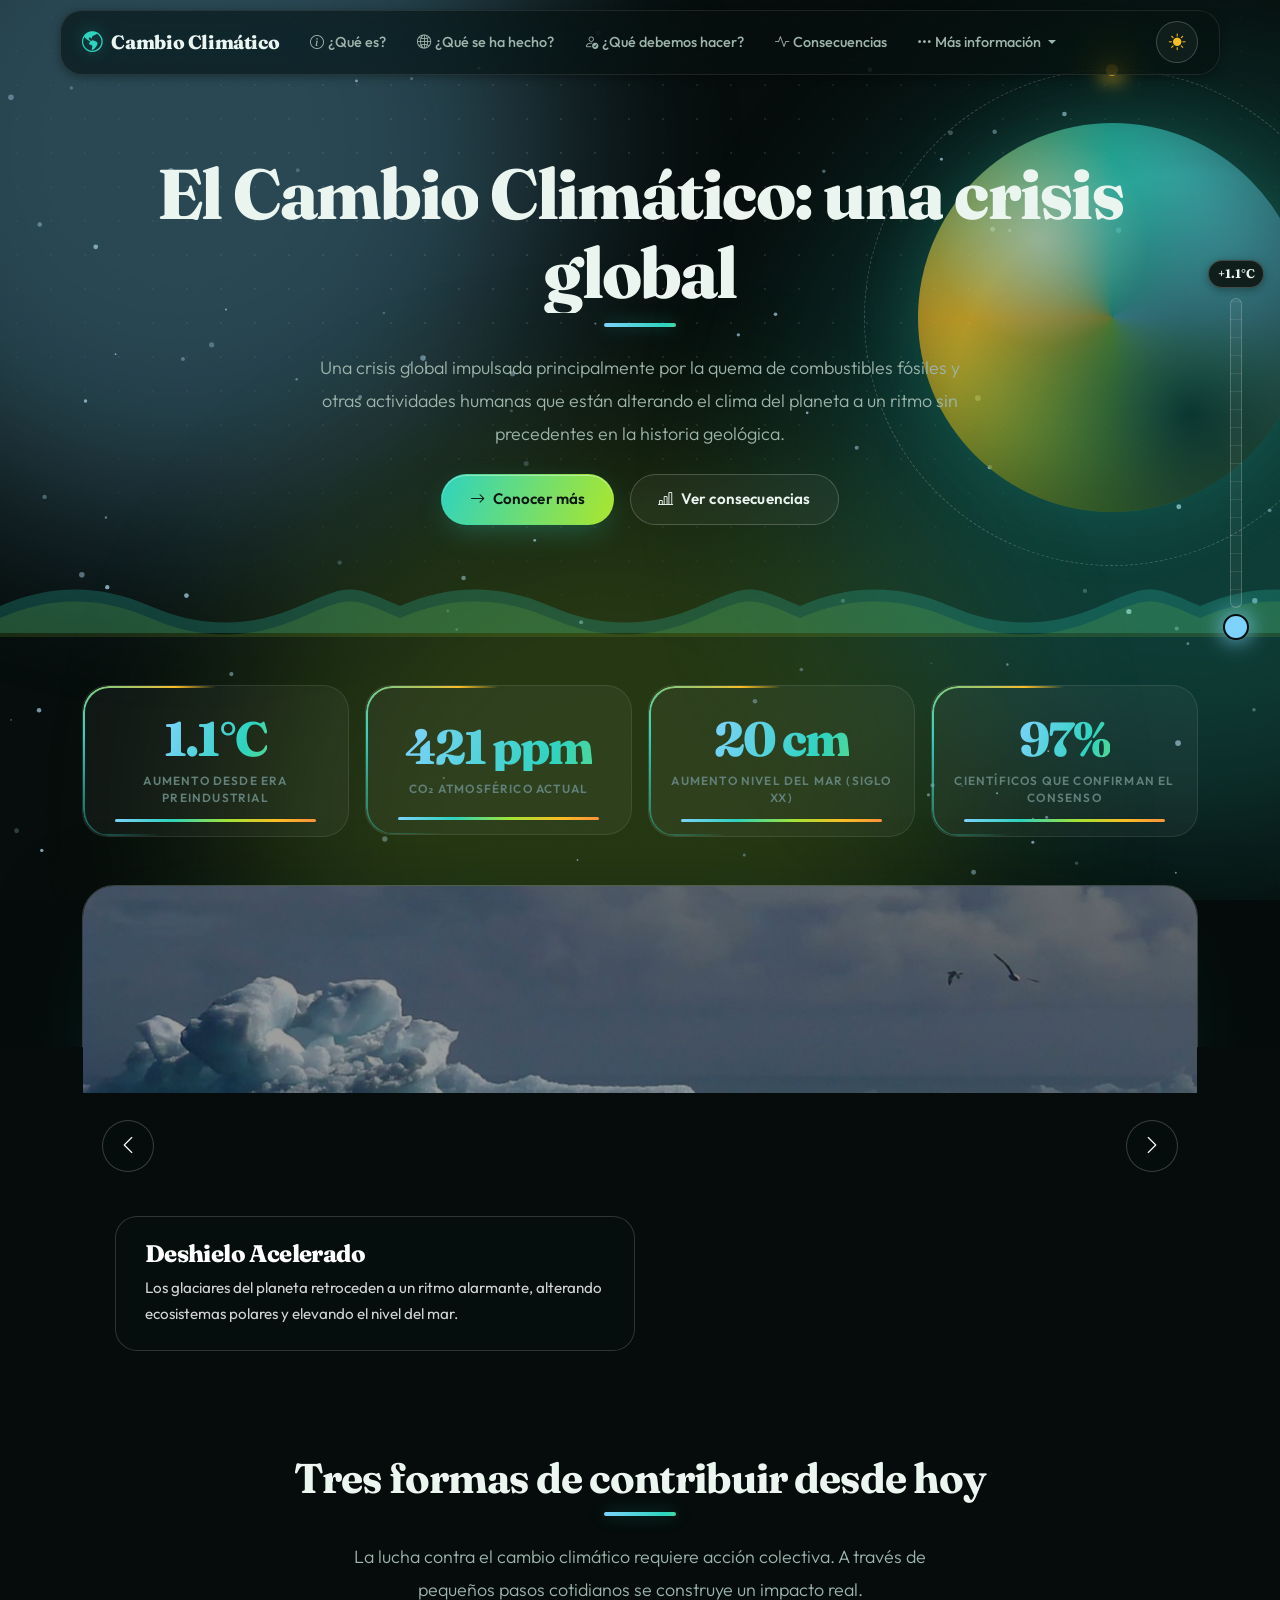
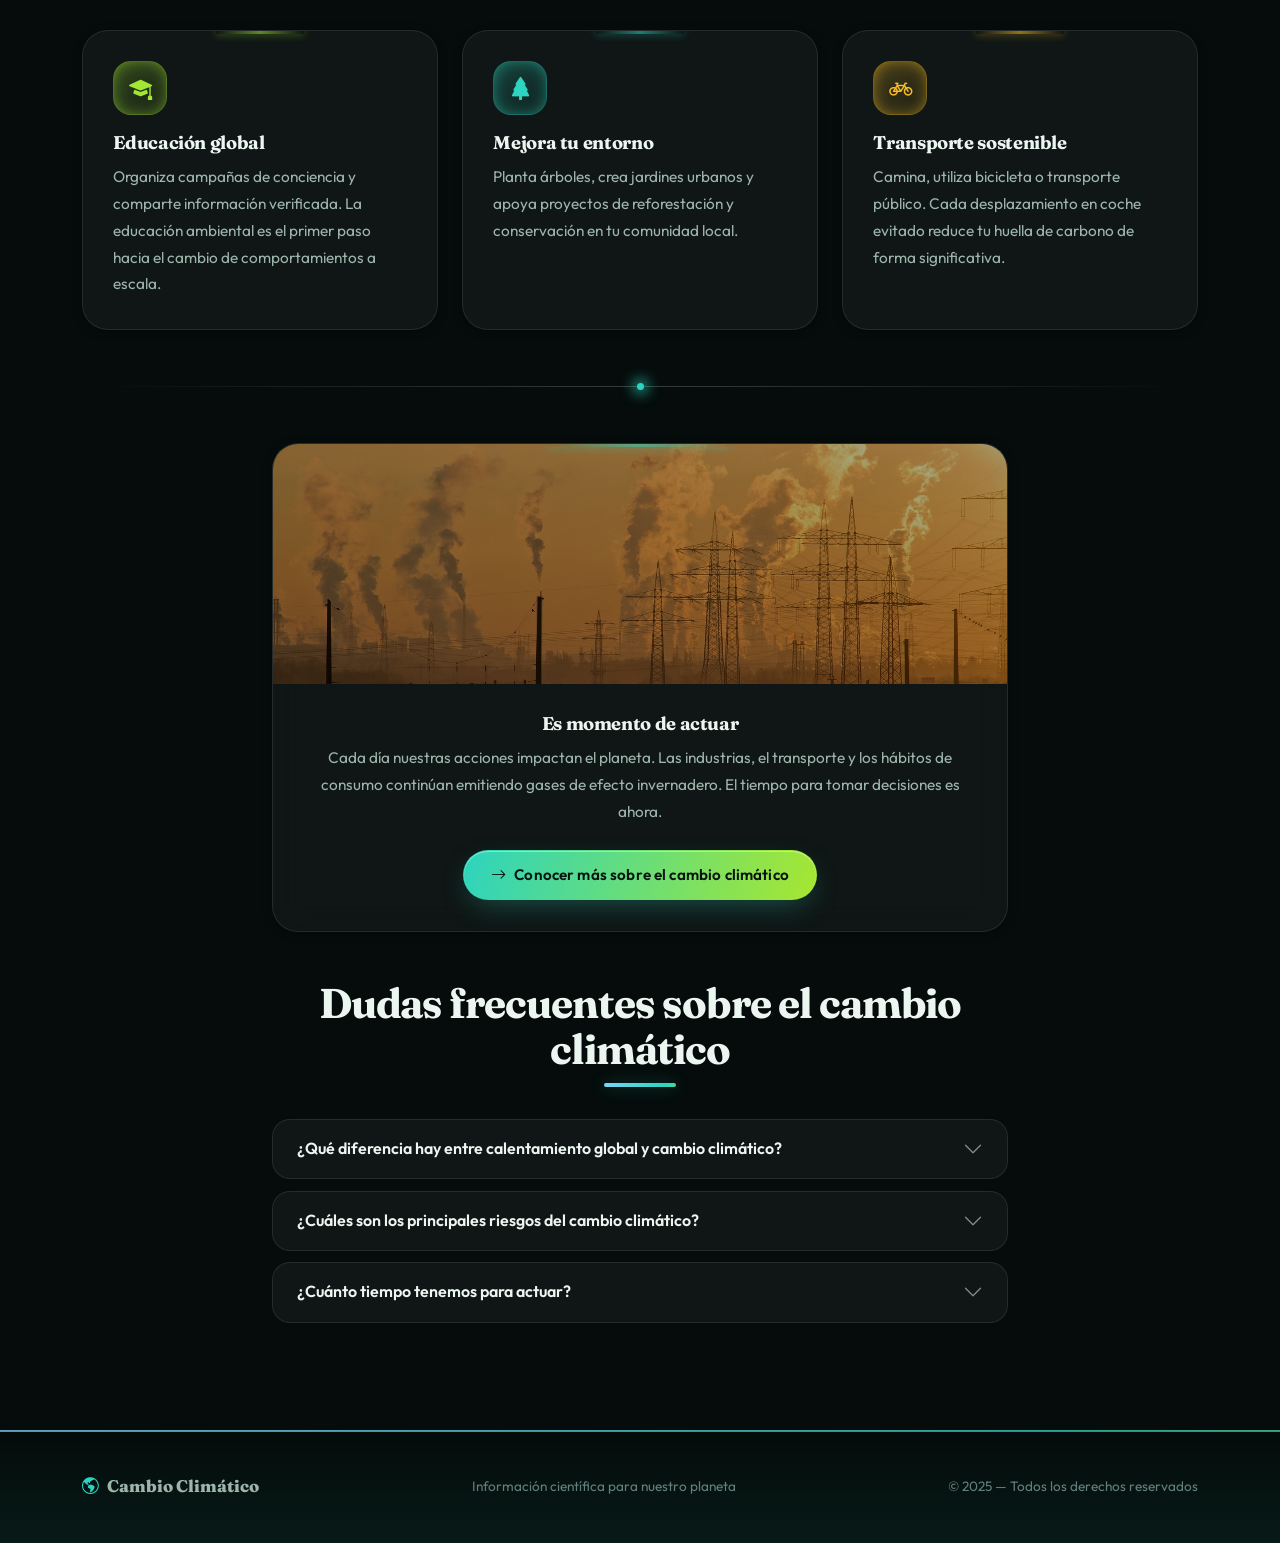
==== commit 932d6e11: "Change icon for 'Metodología y estudios' link" ====
--- a/index.html
+++ b/index.html
@@ -95,7 +95,7 @@
             <ul class="dropdown-menu">
               <li>
                 <a class="dropdown-item" href="metodologia.html">
-                  <i class="bi bi-flask"></i> Metodología y estudios
+                  <i class="bi bi-clipboard-data"></i> Metodología y estudios
                 </a>
               </li>
               <li>
@@ -428,4 +428,4 @@
   <script src="script.js"></script>
 
 </body>
-</html>+                </html>
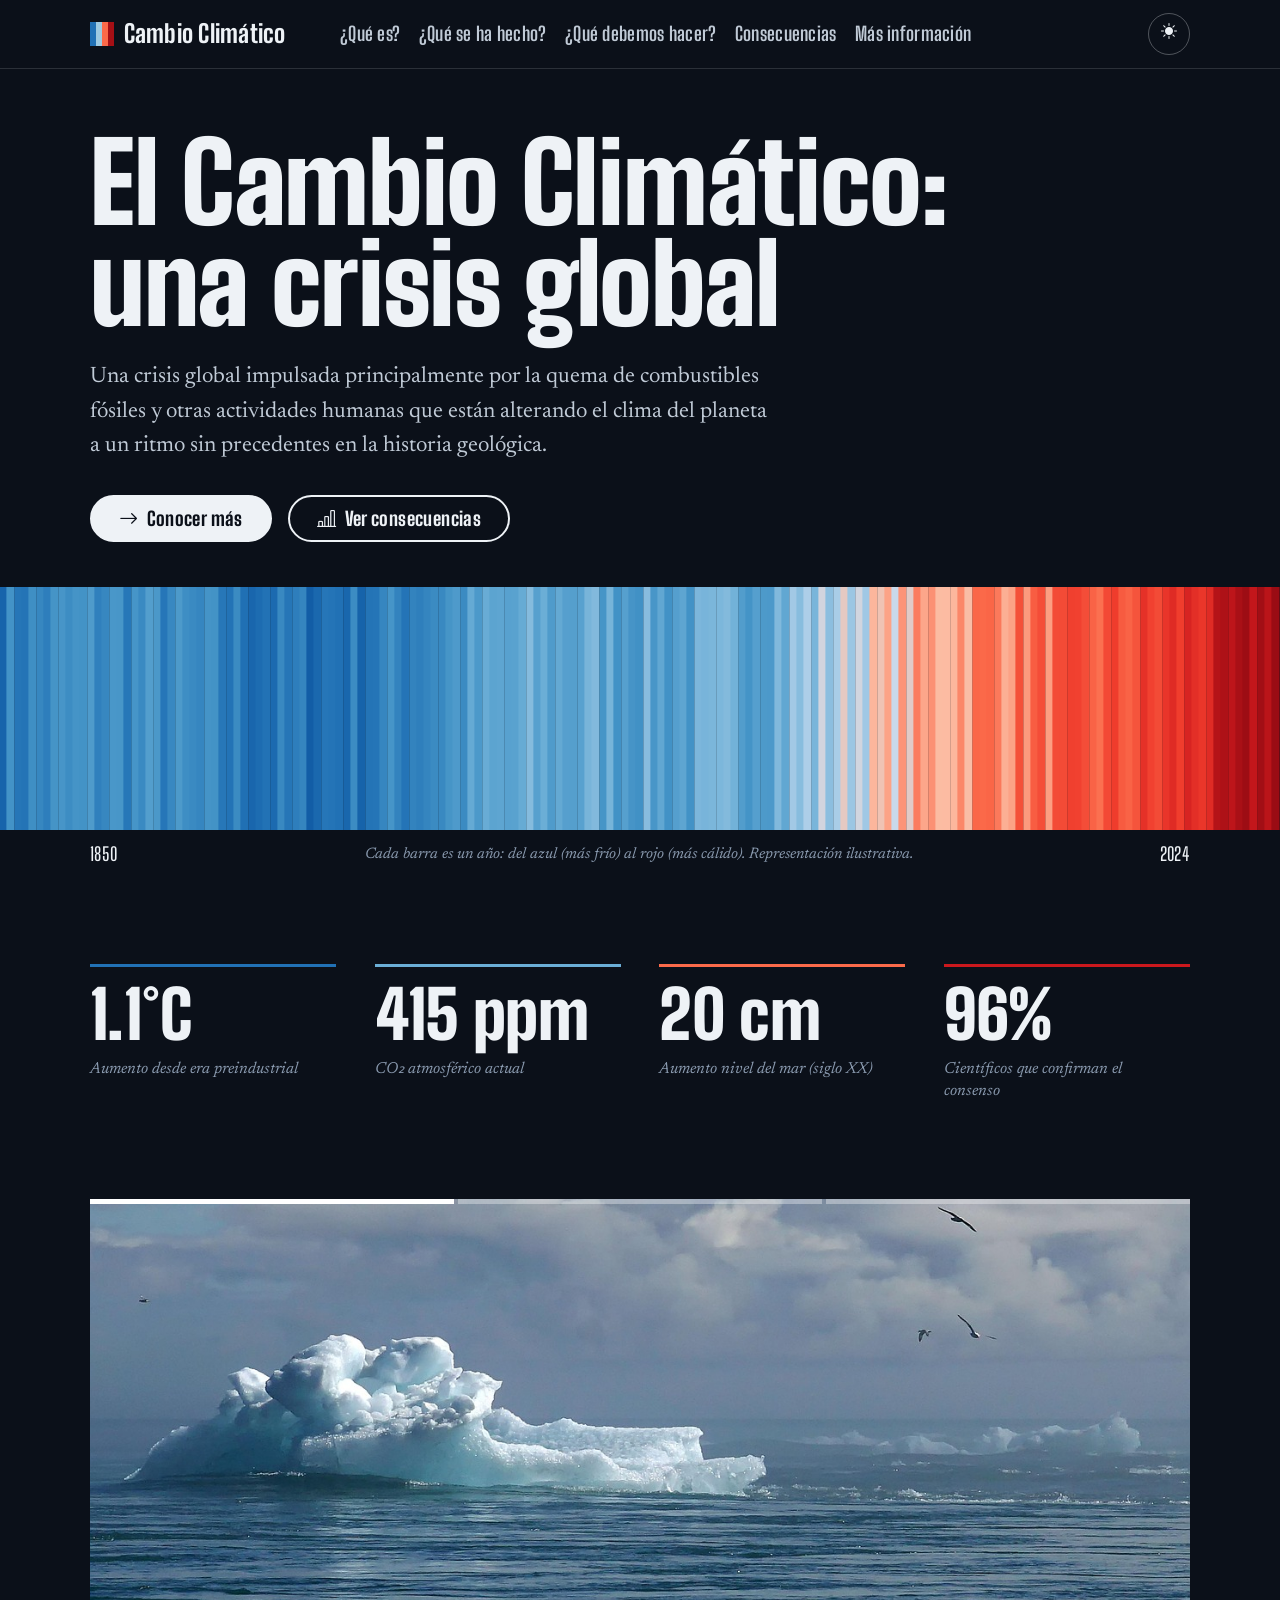
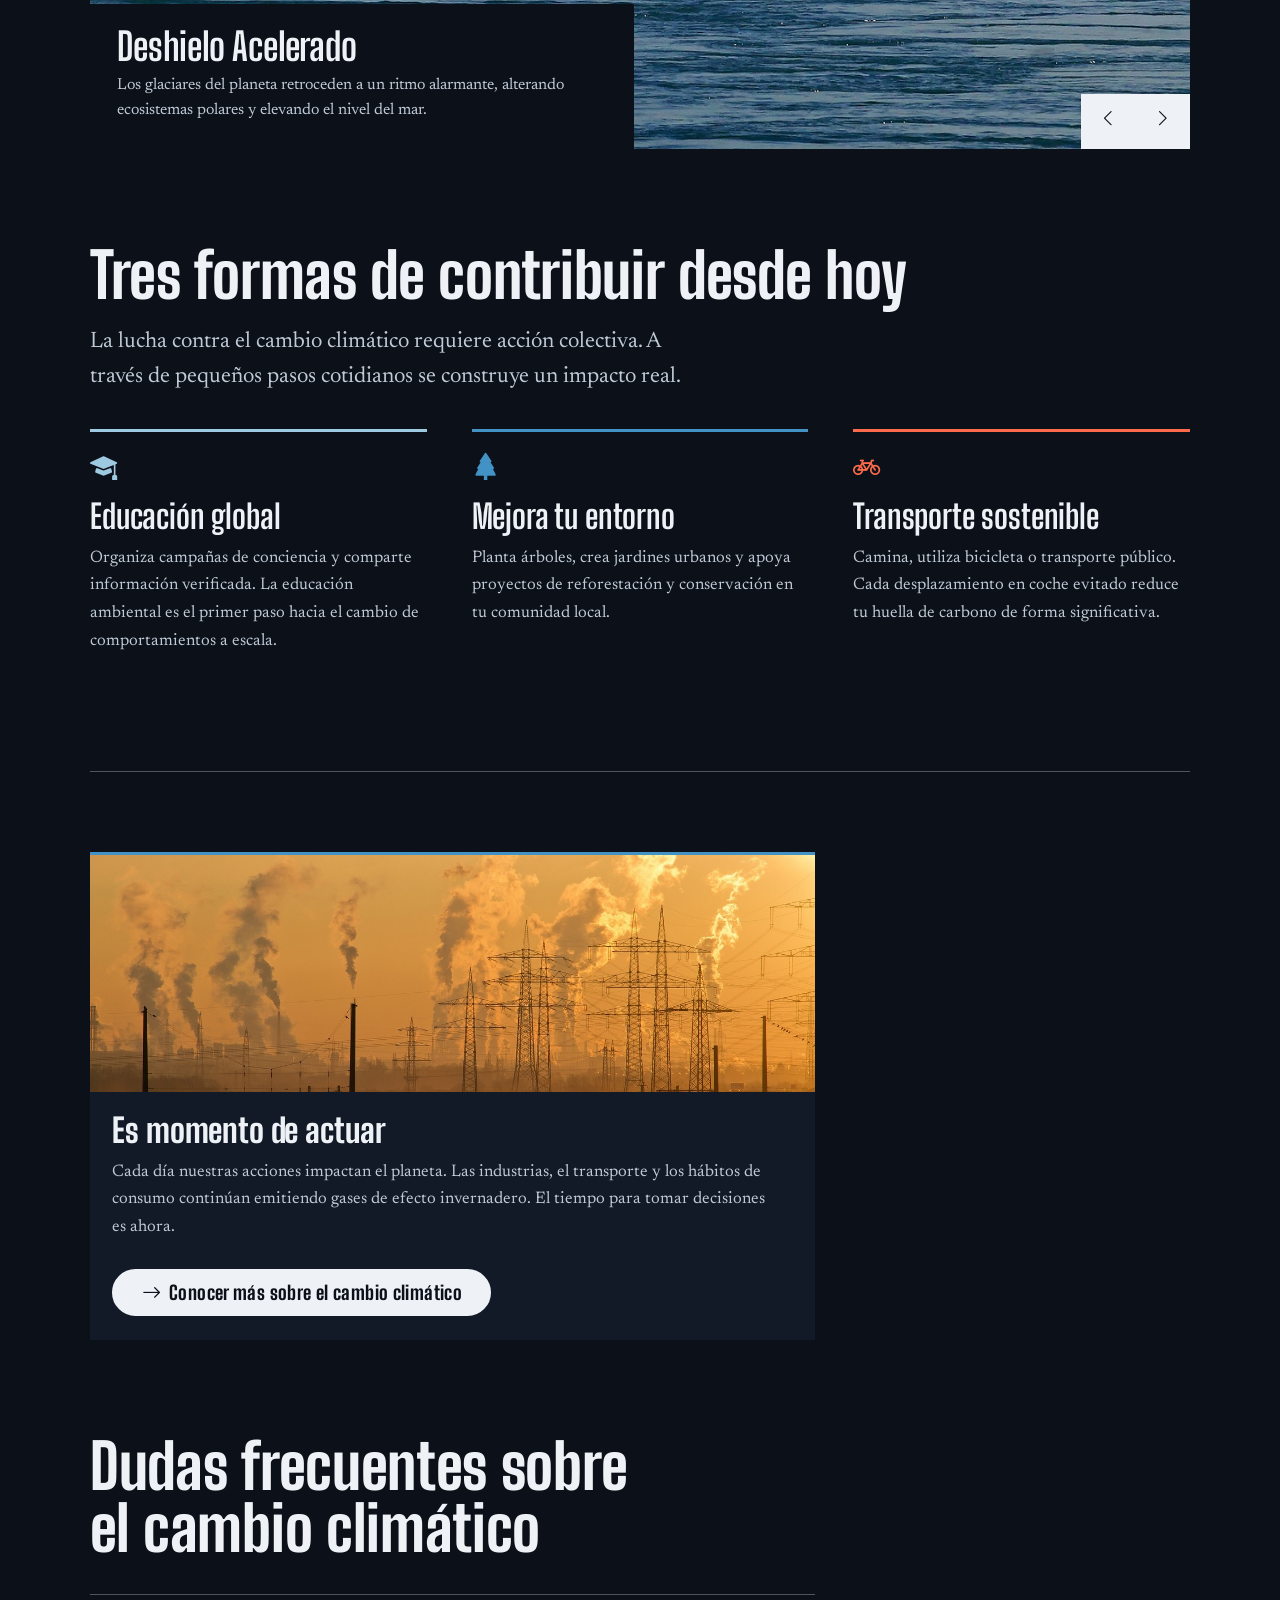
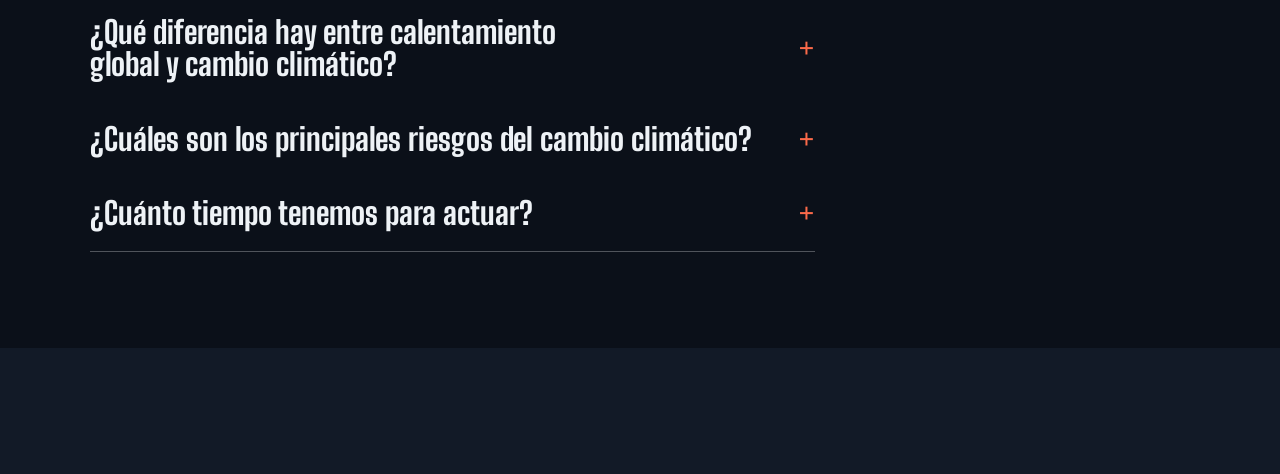
==== commit 0b1fd897: "Modify font links and optimize image loading Updated Google Fonts and added lazy loading to images." ====
--- a/index.html
+++ b/index.html
@@ -15,10 +15,10 @@
   <!-- Bootstrap Icons — íconos usados en la nav y las tarjetas -->
   <link rel="stylesheet" href="https://cdn.jsdelivr.net/npm/bootstrap-icons@1.11.3/font/bootstrap-icons.min.css">
 
-  <!-- Google Fonts — Playfair Display para títulos, DM Sans para cuerpo -->
+  <!-- Google Fonts — Big Shoulders Display para títulos, Newsreader para texto -->
   <link rel="preconnect" href="https://fonts.googleapis.com">
   <link rel="preconnect" href="https://fonts.gstatic.com" crossorigin>
-  <link href="https://fonts.googleapis.com/css2?family=Fraunces:opsz,wght@9..144,600..800&family=Outfit:wght@300;400;500;600;700&display=swap" rel="stylesheet">
+  <link href="https://fonts.googleapis.com/css2?family=Big+Shoulders+Display:wght@700;800;900&family=Newsreader:ital,opsz,wght@0,6..72,400;0,6..72,600;1,6..72,400&display=swap" rel="stylesheet">
 
   <!-- Estilos propios del sitio -->
   <link rel="stylesheet" href="styles.css">
@@ -209,7 +209,7 @@
 
           <!-- Slide 2: Incendios -->
           <div class="carousel-item">
-            <img src="incendio.jpg" class="d-block w-100" alt="Incendios forestales">
+            <img loading="lazy" decoding="async" src="incendio.jpg" class="d-block w-100" alt="Incendios forestales">
             <div class="carousel-caption d-block">
               <h5>Incendios Forestales</h5>
               <p>El aumento de temperaturas y las sequías prolongadas incrementan la frecuencia
@@ -219,7 +219,7 @@
 
           <!-- Slide 3: Sequías -->
           <div class="carousel-item">
-            <img src="sequedad.jpg" class="d-block w-100" alt="Sequías extremas">
+            <img loading="lazy" decoding="async" src="sequedad.jpg" class="d-block w-100" alt="Sequías extremas">
             <div class="carousel-caption d-block">
               <h5>Sequías Extremas</h5>
               <p>Periodos prolongados sin lluvia generan escasez hídrica e impactan gravemente
@@ -316,7 +316,7 @@
     <div class="row mb-5 justify-content-center">
       <div class="col-md-8">
         <div class="card overflow-hidden">
-          <img src="contaminacion.jpg" class="card-img-top" alt="Contaminación industrial"
+          <img loading="lazy" decoding="async" src="contaminacion.jpg" class="card-img-top" alt="Contaminación industrial"
             style="height:240px; object-fit:cover; filter:brightness(0.65);">
           <div class="card-body text-center">
             <h4 class="card-title">Es momento de actuar</h4>
@@ -428,4 +428,4 @@
   <script src="script.js"></script>
 
 </body>
-                </html>
+</html>
--- a/styles.css
+++ b/styles.css
@@ -1,752 +1,11 @@
 /* ============================================================
-   CAMBIO CLIMÁTICO — Sistema de diseño "Termómetro"
-   Idea: la página se calienta mientras bajas. Arriba todo es hielo
-   (azul), abajo todo es brasa (naranja). Nieve → cenizas, aurora que
-   cambia de color y un termómetro lateral que sube con el scroll.
-   Tipografías: Fraunces (títulos) + Outfit (cuerpo)
+   CAMBIO CLIMÁTICO — hoja de estilos principal
+   Está dividida en 5 archivos pequeños (se cargan en este orden).
+   Súbelos TODOS a la misma carpeta que los .html.
    ============================================================ */
+@import url("estilos-1-base.css");
+@import url("estilos-2-menu-botones.css");
+@import url("estilos-3-hero-tarjetas.css");
+@import url("estilos-4-carrusel-bloques.css");
+@import url("estilos-5-footer-animaciones.css");
 
-
-/* ── 1. Variables ───────────────────────────────────────── */
-
-@property --ang { syntax: '<angle>'; inherits: false; initial-value: 0deg; }
-
-:root {
-  --bg-base:       #050c0b;
-  --bg-surface:    #0a1513;
-  --bg-card:       rgba(255,255,255,0.045);
-  --bg-card-solid: #0f1d1a;
-  --bg-card-hover: rgba(255,255,255,0.075);
-
-  --border:        rgba(255,255,255,0.09);
-  --border-strong: rgba(255,255,255,0.2);
-  --border-accent: rgba(163,230,53,0.4);
-
-  --text-primary:  #ecf6f1;
-  --text-secondary:#9db5ab;
-  --text-muted:    #62807a;
-
-  --accent-green:  #a3e635;
-  --accent-teal:   #2dd4bf;
-  --accent-amber:  #fbbf24;
-  --ice:           #7dd3fc;
-  --ember:         #fb923c;
-  --hot:           #f43f5e;
-
-  --grad: linear-gradient(110deg, var(--ice), var(--accent-teal) 28%, var(--accent-green) 56%, var(--accent-amber) 80%, var(--ember));
-
-  --nav-bg:        rgba(8,16,14,0.62);
-  --glow:          rgba(45,212,191,0.35);
-
-  --shadow-sm: 0 2px 10px rgba(0,0,0,0.35);
-  --shadow-md: 0 12px 40px rgba(0,0,0,0.45);
-  --shadow-lg: 0 28px 80px rgba(0,0,0,0.55);
-
-  --radius-sm: 12px;
-  --radius-md: 18px;
-  --radius-lg: 26px;
-
-  --font-display: 'Fraunces', Georgia, serif;
-  --font-body:    'Outfit', system-ui, sans-serif;
-
-  --ease:   cubic-bezier(.22, 1, .36, 1);
-  --spring: cubic-bezier(.34, 1.56, .64, 1);
-  --curtain:cubic-bezier(.77, 0, .18, 1);
-  --transition: .3s var(--ease);
-}
-
-[data-theme="light"] {
-  --bg-base:       #f4f2e9;
-  --bg-surface:    #eae8da;
-  --bg-card:       rgba(255,255,255,0.72);
-  --bg-card-solid: #ffffff;
-  --bg-card-hover: rgba(255,255,255,0.95);
-
-  --border:        rgba(16,45,35,0.1);
-  --border-strong: rgba(16,45,35,0.22);
-  --border-accent: rgba(77,124,15,0.45);
-
-  --text-primary:  #10231c;
-  --text-secondary:#43594f;
-  --text-muted:    #7d9188;
-
-  --accent-green:  #4d7c0f;
-  --accent-teal:   #0f766e;
-  --accent-amber:  #b45309;
-  --ice:           #0284c7;
-  --ember:         #ea580c;
-  --hot:           #e11d48;
-
-  --nav-bg:        rgba(255,255,255,0.7);
-  --glow:          rgba(15,118,110,0.28);
-
-  --shadow-sm: 0 2px 10px rgba(30,60,45,0.08);
-  --shadow-md: 0 12px 40px rgba(30,60,45,0.12);
-  --shadow-lg: 0 28px 80px rgba(30,60,45,0.18);
-}
-
-
-/* ── 2. Reset y base ────────────────────────────────────── */
-
-*, *::before, *::after { box-sizing: border-box; margin: 0; padding: 0; }
-
-html { scroll-behavior: smooth; scroll-padding-top: 100px; overflow-x: hidden; }
-
-body {
-  font-family: var(--font-body);
-  font-size: 16px;
-  line-height: 1.7;
-  color: var(--text-primary);
-  background-color: var(--bg-base);
-  -webkit-font-smoothing: antialiased;
-  overflow-x: hidden;
-  transition: background-color .5s ease, color .5s ease;
-}
-
-/* Grano de papel */
-body::after {
-  content: '';
-  position: fixed; inset: 0;
-  z-index: 9000; pointer-events: none; opacity: .6;
-  background-image: url("data:image/svg+xml,%3Csvg xmlns='http://www.w3.org/2000/svg' width='200' height='200'%3E%3Cfilter id='n'%3E%3CfeTurbulence type='fractalNoise' baseFrequency='0.8' stitchTiles='stitch'/%3E%3C/filter%3E%3Crect width='200' height='200' filter='url(%23n)' opacity='0.035'/%3E%3C/svg%3E");
-}
-
-nav, main, footer, .hero-band { position: relative; z-index: 1; }
-nav.navbar { z-index: 1000; }
-
-h1, h2, h3, h4, h5, h6 {
-  font-family: var(--font-display);
-  color: var(--text-primary);
-  line-height: 1.12;
-  letter-spacing: -0.025em;
-}
-h1 { font-size: clamp(2rem, 5.6vw, 4.4rem); font-weight: 800; }
-h2 { font-size: clamp(1.7rem, 3.6vw, 2.6rem); font-weight: 700; }
-h3 { font-size: clamp(1.3rem, 2.6vw, 1.8rem); font-weight: 700; }
-h4 { font-size: 1.2rem; font-weight: 600; }
-h5 { font-size: 1.05rem; font-weight: 600; }
-
-p { color: var(--text-secondary); }
-.lead { font-size: 1.12rem; line-height: 1.85; color: var(--text-secondary); font-weight: 300; }
-
-.text-accent         { color: var(--accent-green) !important; }
-.text-body-secondary { color: var(--text-secondary) !important; }
-.text-muted-custom   { color: var(--text-muted) !important; }
-.container { max-width: 1140px; }
-::selection { background: var(--accent-teal); color: #04100d; }
-
-a { color: var(--accent-green); text-decoration: none; transition: color var(--transition); }
-a:hover { color: var(--accent-teal); }
-
-::-webkit-scrollbar { width: 10px; }
-::-webkit-scrollbar-track { background: var(--bg-base); }
-::-webkit-scrollbar-thumb { background: linear-gradient(var(--ice), var(--accent-green), var(--ember)); border-radius: 10px; border: 2px solid var(--bg-base); }
-
-
-/* ── 3. Fondo vivo (inyectado por script.js) ────────────── */
-
-.bg-fx { position: fixed; inset: 0; z-index: 0; overflow: hidden; pointer-events: none; --heat: 0; }
-.bg-fx canvas { position: absolute; inset: 0; width: 100%; height: 100%; }
-
-/* Las manchas de aurora cambian de color con la temperatura (--heat) */
-.aurora i { position: absolute; width: 58vmax; height: 58vmax; border-radius: 50%; filter: blur(100px); opacity: .3; will-change: transform; }
-.aurora i:nth-child(1) { top: -25%; left: -15%; background: color-mix(in srgb, var(--ice) calc((1 - var(--heat)) * 100%), var(--ember)); animation: drift1 24s ease-in-out infinite; }
-.aurora i:nth-child(2) { top: 10%; right: -22%; background: color-mix(in srgb, var(--accent-teal) calc((1 - var(--heat)) * 100%), var(--hot)); animation: drift2 30s ease-in-out infinite; opacity: .24; }
-.aurora i:nth-child(3) { bottom: -32%; left: 18%; background: color-mix(in srgb, var(--accent-green) calc((1 - var(--heat)) * 100%), var(--accent-amber)); animation: drift3 34s ease-in-out infinite; opacity: .2; }
-[data-theme="light"] .aurora i { opacity: .2; }
-[data-theme="light"] .aurora i:nth-child(2) { opacity: .14; }
-[data-theme="light"] .aurora i:nth-child(3) { opacity: .14; }
-
-.bg-dots {
-  position: absolute; inset: 0;
-  background-image: radial-gradient(var(--border-strong) 1px, transparent 1.4px);
-  background-size: 34px 34px;
-  -webkit-mask-image: radial-gradient(ellipse 90% 70% at 50% 25%, #000 10%, transparent 75%);
-          mask-image: radial-gradient(ellipse 90% 70% at 50% 25%, #000 10%, transparent 75%);
-  opacity: .55;
-}
-
-.cursor-glow {
-  position: absolute; top: 0; left: 0;
-  width: 520px; height: 520px; margin: -260px 0 0 -260px; border-radius: 50%;
-  background: radial-gradient(circle, color-mix(in srgb, var(--ice) calc((1 - var(--heat)) * 100%), var(--ember)) 0%, transparent 62%);
-  opacity: 0; transition: opacity .6s;
-}
-.cursor-glow.on { opacity: .16; }
-[data-theme="light"] .cursor-glow.on { opacity: .22; }
-
-.scroll-progress {
-  position: fixed; top: 0; left: 0; right: 0; height: 3px; z-index: 2000;
-  background: var(--grad);
-  transform-origin: left; transform: scaleX(var(--p, 0));
-  box-shadow: 0 0 14px var(--glow);
-}
-
-/* Termómetro lateral */
-.thermo {
-  position: fixed; right: 22px; top: 50%; z-index: 900;
-  width: 44px; height: min(46vh, 380px);
-  transform: translateY(-50%);
-  display: flex; flex-direction: column; align-items: center; gap: 10px;
-  pointer-events: none;
-  animation: thermoIn 1s var(--ease) 1.6s backwards;
-}
-.thermo-label {
-  font-family: var(--font-display); font-weight: 700; font-size: .78rem;
-  color: var(--text-primary); background: var(--bg-card-solid);
-  border: 1px solid var(--border-strong); border-radius: 999px;
-  padding: .15rem .55rem; white-space: nowrap; font-variant-numeric: tabular-nums;
-  box-shadow: var(--shadow-sm);
-}
-.thermo-tube {
-  position: relative; flex: 1; width: 12px; border-radius: 12px;
-  background: var(--bg-card); border: 1px solid var(--border-strong);
-  overflow: hidden;
-  background-image: repeating-linear-gradient(0deg, transparent 0 17px, var(--border) 17px 18px);
-}
-.thermo-fill {
-  position: absolute; left: 0; right: 0; bottom: 0; height: 100%;
-  background: linear-gradient(0deg, var(--ember), var(--accent-amber), var(--accent-green), var(--accent-teal), var(--ice));
-  transform-origin: bottom; transform: scaleY(var(--p, 0));
-  box-shadow: 0 0 18px var(--glow);
-}
-.thermo-bulb {
-  width: 26px; height: 26px; border-radius: 50%; margin-top: -4px;
-  background: color-mix(in srgb, var(--ice) calc((1 - var(--heat, 0)) * 100%), var(--hot));
-  box-shadow: 0 0 22px color-mix(in srgb, var(--ice) calc((1 - var(--heat, 0)) * 100%), var(--hot));
-  border: 2px solid var(--bg-base);
-}
-@media (max-width: 1199.98px) { .thermo { display: none; } }
-
-
-/* ── 4. Cortina de transición entre páginas ─────────────── */
-
-.page-curtain {
-  position: fixed; inset: 0; z-index: 10000;
-  display: grid; place-items: center; place-content: center; gap: 1.4rem;
-  background: radial-gradient(circle at 30% 20%, #0f4b43, transparent 50%), radial-gradient(circle at 80% 90%, #4a2410, transparent 55%), #04100d;
-  pointer-events: none;
-  animation: curtainOut .95s var(--curtain) .5s forwards;   /* entra la página */
-}
-.page-curtain i { font-size: 4rem; color: var(--accent-teal); filter: drop-shadow(0 0 24px var(--accent-teal)); animation: globeSpin 1.6s var(--curtain) infinite; }
-.page-curtain span { display: block; width: 150px; height: 3px; border-radius: 3px; background: linear-gradient(90deg, var(--ice), var(--accent-green), var(--ember)); transform-origin: left; animation: plFill .9s var(--curtain) both; }
-.page-curtain.leave { animation: curtainIn .6s var(--curtain) forwards; pointer-events: all; }
-
-[data-theme="light"] .page-curtain { background: radial-gradient(circle at 30% 20%, #0f4b43, transparent 50%), radial-gradient(circle at 80% 90%, #4a2410, transparent 55%), #04100d; }
-
-::view-transition-old(root), ::view-transition-new(root) { animation: none; mix-blend-mode: normal; }
-::view-transition-new(root) { z-index: 3; }
-::view-transition-old(root) { z-index: 1; }
-.switching *, .switching *::before, .switching *::after { transition: none !important; }
-
-
-/* ── 5. Navegación (píldora de cristal flotante) ────────── */
-
-.navbar {
-  position: sticky; top: 10px;
-  width: min(1160px, calc(100% - 20px));
-  margin: 10px auto 0;
-  padding: .55rem 0;
-  background: var(--nav-bg) !important;
-  -webkit-backdrop-filter: blur(22px) saturate(1.6);
-          backdrop-filter: blur(22px) saturate(1.6);
-  border: 1px solid var(--border);
-  border-radius: 22px;
-  box-shadow: var(--shadow-sm);
-  transition: box-shadow .4s, top .4s var(--ease);
-  animation: navDrop 1s var(--ease) 1.3s backwards;
-}
-.navbar.scrolled { top: 6px; box-shadow: var(--shadow-md), 0 0 0 1px var(--border-strong); }
-
-.navbar-brand {
-  display: flex; align-items: center; gap: .55rem;
-  font-family: var(--font-display); font-weight: 800; font-size: 1.2rem;
-  color: var(--text-primary) !important; letter-spacing: -.02em;
-}
-.navbar-brand i {
-  display: inline-block; font-size: 1.3rem; color: var(--accent-teal);
-  filter: drop-shadow(0 0 8px var(--glow));
-  transition: transform .9s var(--spring);
-}
-.navbar-brand:hover i { transform: rotate(360deg) scale(1.2); }
-
-.nav-link {
-  position: relative;
-  font-weight: 500; font-size: .9rem;
-  color: var(--text-secondary) !important;
-  padding: .5rem .95rem !important; border-radius: 12px;
-  transition: color .3s, background .3s, transform .35s var(--spring);
-}
-.nav-link i { display: inline-block; transition: transform .45s var(--spring); }
-.nav-link:hover { color: var(--text-primary) !important; background: var(--bg-card); transform: translateY(-2px); }
-.nav-link:hover i { transform: scale(1.3) rotate(-10deg); color: var(--accent-teal); }
-.nav-link.active { color: var(--text-primary) !important; background: var(--bg-card); }
-.nav-link.active::after {
-  content: ''; position: absolute; left: 50%; bottom: 2px; width: 22px; height: 3px;
-  border-radius: 3px; background: var(--grad); transform: translateX(-50%);
-  box-shadow: 0 0 10px var(--glow);
-}
-
-.navbar-toggler { border: 1px solid var(--border) !important; border-radius: 12px; padding: .35rem .6rem; }
-.navbar-toggler:focus { box-shadow: 0 0 0 3px var(--glow); }
-
-.dropdown-menu {
-  background: var(--bg-card-solid);
-  border: 1px solid var(--border-strong); border-radius: var(--radius-md);
-  box-shadow: var(--shadow-lg); padding: .45rem; min-width: 230px; margin-top: .6rem !important;
-}
-.dropdown-menu.show { animation: ddIn .35s var(--spring); transform-origin: top left; }
-.dropdown-item {
-  display: flex; align-items: center; gap: .6rem;
-  font-size: .9rem; font-weight: 500; color: var(--text-secondary);
-  border-radius: 12px; padding: .6rem .9rem;
-  transition: background .25s, color .25s, transform .3s var(--spring);
-}
-.dropdown-item:hover, .dropdown-item:focus { background: color-mix(in srgb, var(--accent-teal) 14%, transparent); color: var(--accent-teal); transform: translateX(6px); }
-
-.btn-theme-toggle {
-  display: grid; place-items: center; width: 42px; height: 42px;
-  background: var(--bg-card); border: 1px solid var(--border-strong); border-radius: 50%;
-  color: var(--accent-amber); cursor: pointer; font-size: 1.05rem;
-  transition: transform .5s var(--spring), box-shadow .3s;
-}
-.btn-theme-toggle:hover { transform: rotate(90deg) scale(1.12); box-shadow: 0 0 24px var(--glow); }
-.btn-theme-toggle.spin i { animation: iconSpin .7s var(--spring); }
-[data-theme="light"] .btn-theme-toggle { color: var(--accent-teal); }
-
-@media (max-width: 991.98px) {
-  .navbar-collapse { padding-top: .8rem; }
-  .nav-link.active::after { display: none; }
-}
-
-
-/* ── 6. Botones ─────────────────────────────────────────── */
-
-.btn {
-  position: relative; overflow: hidden; isolation: isolate;
-  font-family: var(--font-body); font-weight: 600; font-size: .95rem; letter-spacing: .01em;
-  border-radius: 999px; padding: .8rem 1.7rem; border: 1px solid transparent;
-  translate: var(--bx, 0) var(--by, 0);
-  transition: translate .35s var(--ease), transform .45s var(--spring), box-shadow .4s, background-position .6s, border-color .3s, color .3s;
-}
-.btn-sm { padding: .5rem 1.15rem; font-size: .84rem; }
-.btn::after {
-  content: ''; position: absolute; top: 0; left: -80%; width: 50%; height: 100%;
-  background: linear-gradient(100deg, transparent, rgba(255,255,255,.5), transparent);
-  transform: skewX(-22deg); transition: left .7s var(--ease); z-index: -1;
-}
-.btn:hover::after { left: 140%; }
-.btn:active { transform: translateY(-1px) scale(.96) !important; }
-
-.btn-primary {
-  background: linear-gradient(110deg, var(--accent-teal), var(--accent-green), var(--accent-amber), var(--accent-teal));
-  background-size: 300% 100%;
-  color: #06140f !important;
-  box-shadow: 0 10px 30px -8px var(--glow), inset 0 1px 0 rgba(255,255,255,.4);
-}
-[data-theme="light"] .btn-primary { color: #fff !important; }
-.btn-primary:hover, .btn-primary:focus {
-  background: linear-gradient(110deg, var(--accent-teal), var(--accent-green), var(--accent-amber), var(--accent-teal)) !important;
-  background-size: 300% 100% !important; background-position: 100% 0 !important;
-  color: #06140f !important;
-  transform: translateY(-4px) scale(1.04);
-  box-shadow: 0 18px 40px -10px var(--glow), 0 0 0 4px color-mix(in srgb, var(--accent-teal) 18%, transparent);
-}
-[data-theme="light"] .btn-primary:hover { color: #fff !important; }
-
-.btn-outline-secondary {
-  background: var(--bg-card); color: var(--text-primary) !important;
-  border: 1px solid var(--border-strong);
-  -webkit-backdrop-filter: blur(10px); backdrop-filter: blur(10px);
-}
-.btn-outline-secondary:hover, .btn-outline-secondary:focus {
-  background: var(--bg-card-hover) !important; color: var(--text-primary) !important;
-  border-color: var(--accent-teal) !important;
-  transform: translateY(-4px) scale(1.04);
-  box-shadow: 0 14px 34px -10px var(--glow), inset 0 0 22px -10px var(--glow);
-}
-.btn i { display: inline-block; transition: transform .45s var(--spring); }
-.btn:hover i.bi-arrow-right { transform: translateX(6px); }
-.btn:hover i.bi-box-arrow-up-right { transform: translate(3px, -3px); }
-
-.ripple { position: absolute; border-radius: 50%; background: rgba(255,255,255,.55); transform: scale(0); animation: rippleOut .7s ease-out forwards; pointer-events: none; z-index: -1; }
-
-
-/* ── 7. Cabecera / hero ─────────────────────────────────── */
-
-.hero-band {
-  position: relative; overflow: hidden;
-  padding: 6rem 0 7rem;
-  margin-top: -76px; padding-top: calc(76px + 5rem);
-}
-.hero-band > .container { position: relative; z-index: 2; }
-.hero-band::before, .hero-band::after {
-  content: ''; position: absolute; left: 0; right: 0; bottom: -1px; height: 54px; z-index: 1;
-  -webkit-mask: url("data:image/svg+xml,%3Csvg xmlns='http://www.w3.org/2000/svg' viewBox='0 0 400 54' preserveAspectRatio='none'%3E%3Cpath d='M0 27 C50 5 100 5 150 27 S250 49 300 27 S350 5 400 27 V54 H0Z'/%3E%3C/svg%3E") repeat-x 0 0 / 400px 54px;
-          mask: url("data:image/svg+xml,%3Csvg xmlns='http://www.w3.org/2000/svg' viewBox='0 0 400 54' preserveAspectRatio='none'%3E%3Cpath d='M0 27 C50 5 100 5 150 27 S250 49 300 27 S350 5 400 27 V54 H0Z'/%3E%3C/svg%3E") repeat-x 0 0 / 400px 54px;
-}
-.hero-band::before { background: color-mix(in srgb, var(--accent-teal) 22%, transparent); animation: waveA 14s linear infinite; bottom: 4px; }
-.hero-band::after  { background: color-mix(in srgb, var(--accent-green) 13%, transparent); animation: waveB 20s linear infinite reverse; bottom: -8px; }
-
-.page-header { text-align: center; padding: 1rem 0 1rem; }
-.page-header p.lead { max-width: 660px; margin: 1.2rem auto 0; }
-
-/* Planeta que respira detrás del título */
-.hero-orb {
-  position: absolute; z-index: 0; pointer-events: none;
-  right: -8%; top: 50%; width: min(540px, 70vw); aspect-ratio: 1;
-  translate: calc(var(--ox, 0) * 24px) calc(-50% + var(--oy, 0) * 24px);
-  transition: translate .5s ease-out;
-}
-.hero-orb .sphere {
-  position: absolute; inset: 14%; border-radius: 50%;
-  background:
-    radial-gradient(circle at 32% 30%, rgba(255,255,255,.55), transparent 28%),
-    radial-gradient(circle at 70% 75%, color-mix(in srgb, var(--hot) calc(var(--heat, 0) * 100%), #0b3b34), transparent 60%),
-    conic-gradient(from var(--ang), var(--accent-teal), var(--ice), var(--accent-green), var(--accent-amber), var(--accent-teal));
-  animation: spinAng 22s linear infinite, orbFloat 8s ease-in-out infinite;
-  box-shadow: 0 0 90px -10px var(--glow), inset -30px -30px 80px rgba(0,0,0,.45);
-  opacity: .72;
-}
-.hero-orb .ring {
-  position: absolute; inset: 0; border-radius: 50%;
-  border: 1.5px solid var(--accent-teal); opacity: 0;
-  animation: sonar 5s ease-out infinite;
-}
-.hero-orb .ring:nth-child(4) { animation-delay: 1.7s; }
-.hero-orb .ring:nth-child(5) { animation-delay: 3.4s; }
-.hero-orb .dash {
-  position: absolute; inset: 4%; border-radius: 50%;
-  border: 1.5px dashed var(--border-strong); animation: spin 40s linear infinite;
-}
-.hero-orb .dash::after {
-  content: ''; position: absolute; top: -6px; left: 50%; width: 12px; height: 12px; margin-left: -6px;
-  border-radius: 50%; background: var(--accent-amber); box-shadow: 0 0 20px 4px var(--accent-amber);
-}
-div.hero-band .hero-orb { width: min(400px, 56vw); right: -3%; }
-@media (max-width: 767.98px) { .hero-orb { right: -30%; opacity: .55; } }
-
-/* Títulos con palabras que caen y se enfocan */
-.heading-underline { position: relative; display: inline-block; max-width: 100%; padding-bottom: .9rem; }
-.heading-underline .w { display: inline-block; }
-.js .heading-underline:not(.go) .w { opacity: 0; }
-.heading-underline.go .w { animation: wordIn 1s var(--spring) backwards; animation-delay: calc(var(--wi) * 90ms + var(--wd, 0s)); }
-.heading-underline::after {
-  content: ''; position: absolute; bottom: 0; left: 50%;
-  width: 72px; height: 4px; border-radius: 4px; transform: translateX(-50%);
-  background: var(--grad); background-size: 300% 100%;
-  animation: gradMove 5s linear infinite; box-shadow: 0 0 16px var(--glow);
-  transition: width 1.1s var(--ease) .5s;
-}
-.js .heading-underline:not(.go)::after { width: 0; }
-
-.hero-band h1.heading-underline .w {
-  background: linear-gradient(110deg, var(--text-primary) 0%, var(--text-primary) 38%, var(--ice) 52%, var(--accent-green) 70%, var(--accent-amber) 88%, var(--ember));
-  background-size: 300% 100%;
-  -webkit-background-clip: text; background-clip: text; color: transparent;
-}
-.hero-band h1.heading-underline.go .w {
-  animation: wordIn 1s var(--spring) backwards, gradMove 9s linear infinite;
-  animation-delay: calc(var(--wi) * 90ms + var(--wd, 0s)), calc(var(--wi) * -.6s);
-}
-.hero-band .lead { animation: fadeUp 1s var(--ease) 1.5s backwards; position: relative; }
-.hero-band .mt-4 { animation: fadeUp 1s var(--ease) 1.75s backwards; }
-
-.section-eyebrow {
-  display: inline-block; font-size: .74rem; font-weight: 600; letter-spacing: .18em; text-transform: uppercase;
-  color: var(--accent-teal); margin-bottom: .75rem;
-}
-
-
-/* ── 8. Tarjetas ────────────────────────────────────────── */
-
-.card {
-  --c: var(--accent-teal);
-  position: relative; overflow: hidden;
-  background: var(--bg-card);
-  border: 1px solid var(--border); border-radius: var(--radius-lg);
-  color: var(--text-primary);
-  -webkit-backdrop-filter: blur(16px); backdrop-filter: blur(16px);
-  box-shadow: var(--shadow-sm);
-  transform: perspective(1000px) rotateX(var(--rx, 0deg)) rotateY(var(--ry, 0deg)) translateY(var(--ty, 0px));
-  transition: transform .7s var(--ease), box-shadow .5s, border-color .4s, background .4s;
-  will-change: transform;
-}
-.card.tilting { transition: transform .12s linear, box-shadow .5s, border-color .4s, background .4s; }
-.card-accent-green { --c: var(--accent-green); }
-.card-accent-teal  { --c: var(--accent-teal); }
-.card-accent-amber { --c: var(--accent-amber); }
-
-/* Foco que sigue al mouse, con el color de la tarjeta */
-.card::before {
-  content: ''; position: absolute; inset: 0; z-index: 0; pointer-events: none;
-  background: radial-gradient(440px circle at var(--mx, 50%) var(--my, 0%), color-mix(in srgb, var(--c) 28%, transparent), transparent 60%);
-  opacity: 0; transition: opacity .5s;
-}
-/* Línea superior que se enciende */
-.card::after {
-  content: ''; position: absolute; left: 0; right: 0; top: 0; height: 3px; z-index: 2; pointer-events: none;
-  background: linear-gradient(90deg, transparent, var(--c), transparent);
-  transform: scaleX(.25); opacity: .55; transition: transform .7s var(--ease), opacity .4s;
-  box-shadow: 0 0 18px var(--c);
-}
-.card:hover { --ty: -10px; border-color: color-mix(in srgb, var(--c) 55%, transparent); background: var(--bg-card-hover); box-shadow: var(--shadow-lg), 0 24px 70px -28px var(--c); }
-.card:hover::before { opacity: 1; }
-.card:hover::after { transform: scaleX(1); opacity: 1; }
-
-.card-body { position: relative; z-index: 1; padding: 1.9rem; }
-.card-title { font-family: var(--font-display); font-size: 1.15rem; font-weight: 700; color: var(--text-primary); margin-bottom: .65rem; letter-spacing: -.02em; }
-.card-text { color: var(--text-secondary); font-size: .96rem; line-height: 1.75; }
-
-.card-img-top { transition: transform 1.2s var(--ease), filter .6s; transform-origin: center; }
-.card:hover .card-img-top { transform: scale(1.1); }
-
-.card-icon {
-  --ic: var(--c, var(--accent-teal));
-  width: 54px; height: 54px; border-radius: 18px; flex-shrink: 0;
-  display: flex; align-items: center; justify-content: center;
-  font-size: 1.45rem; margin-bottom: 1.1rem;
-  color: var(--ic);
-  background: linear-gradient(145deg, color-mix(in srgb, var(--ic) 22%, transparent), color-mix(in srgb, var(--ic) 6%, transparent));
-  border: 1px solid color-mix(in srgb, var(--ic) 35%, transparent);
-  box-shadow: inset 0 0 20px -8px var(--ic);
-  transition: transform .7s var(--spring), background .4s, color .3s, box-shadow .4s;
-}
-.icon-green { --ic: var(--accent-green); }
-.icon-teal  { --ic: var(--accent-teal); }
-.icon-amber { --ic: var(--accent-amber); }
-.card:hover .card-icon { transform: translateY(-4px) rotate(-10deg) scale(1.16); background: var(--ic); color: #04100d; box-shadow: 0 14px 30px -8px var(--ic); }
-[data-theme="light"] .card:hover .card-icon { color: #fff; }
-
-/* Estadísticas */
-.stat-card {
-  position: relative; overflow: hidden;
-  padding: 1.8rem 1.2rem; min-height: 150px; text-align: center;
-  display: flex; flex-direction: column; align-items: center; justify-content: center;
-  background: var(--bg-card); border: 1px solid var(--border); border-radius: var(--radius-lg);
-  -webkit-backdrop-filter: blur(16px); backdrop-filter: blur(16px);
-  transform: perspective(900px) rotateX(var(--rx, 0deg)) rotateY(var(--ry, 0deg));
-  transition: transform .7s var(--ease), box-shadow .4s;
-}
-.stat-card.tilting { transition: transform .12s linear, box-shadow .4s; }
-.stat-card::before {
-  content: ''; position: absolute; inset: 0; border-radius: inherit; padding: 1.5px; pointer-events: none;
-  background: conic-gradient(from var(--ang), transparent 0 60%, var(--accent-teal) 78%, var(--accent-amber) 92%, transparent);
-  -webkit-mask: linear-gradient(#000 0 0) content-box, linear-gradient(#000 0 0); -webkit-mask-composite: xor;
-          mask: linear-gradient(#000 0 0) content-box exclude, linear-gradient(#000 0 0);
-  animation: spinAng 6s linear infinite;
-}
-.stat-card::after {
-  content: ''; position: absolute; left: 12%; right: 12%; bottom: 14px; height: 3px; border-radius: 3px;
-  background: var(--grad); transform-origin: left; transform: scaleX(0); transition: transform 1.6s var(--ease) .5s;
-}
-.fade-in-up.visible .stat-card::after, .visible > .stat-card::after { transform: scaleX(1); }
-.stat-card:hover { box-shadow: var(--shadow-md), 0 20px 50px -24px var(--glow); }
-.stat-number {
-  display: block; font-family: var(--font-display); font-size: clamp(2rem, 4.4vw, 3rem); font-weight: 800;
-  letter-spacing: -.04em; line-height: 1; margin-bottom: .55rem; font-variant-numeric: tabular-nums;
-  background: var(--grad); background-size: 300% 100%;
-  -webkit-background-clip: text; background-clip: text; color: transparent;
-  animation: gradMove 8s linear infinite;
-}
-.stat-label { font-size: .74rem; font-weight: 600; color: var(--text-muted); letter-spacing: .1em; text-transform: uppercase; line-height: 1.5; }
-
-
-/* ── 9. Carrusel ────────────────────────────────────────── */
-
-.carousel {
-  border-radius: 32px; overflow: hidden; border: 1px solid var(--border-strong);
-  box-shadow: var(--shadow-lg), 0 30px 90px -40px var(--glow);
-}
-.carousel-item img { height: 520px; object-fit: cover; filter: brightness(.62) saturate(1.1); }
-.carousel-item.active img { animation: kenBurns 9s ease-out forwards; }
-
-.carousel-caption {
-  left: 2rem; right: auto; bottom: 3.4rem; max-width: 520px;
-  padding: 1.5rem 1.8rem !important; text-align: left; border-radius: 22px;
-  background: rgba(6,16,14,.5);
-  -webkit-backdrop-filter: blur(18px) saturate(1.4); backdrop-filter: blur(18px) saturate(1.4);
-  border: 1px solid rgba(255,255,255,.16);
-}
-.carousel-item.active .carousel-caption { animation: capIn 1s var(--ease) .35s backwards; }
-.carousel-caption h5 { font-family: var(--font-display); font-size: 1.5rem; font-weight: 800; color: #fff; margin-bottom: .4rem; }
-.carousel-caption p { font-size: .95rem; color: rgba(255,255,255,.82); margin: 0; }
-
-.carousel-indicators { bottom: 1.2rem !important; margin: 0; z-index: 20; }
-.carousel-indicators button { width: 10px; height: 10px; border-radius: 10px; border: none; background: rgba(255,255,255,.45); opacity: 1; transition: width .5s var(--spring), background .3s; }
-.carousel-indicators button.active { width: 40px; background: var(--grad); }
-
-.carousel-control-prev, .carousel-control-next {
-  width: 52px; height: 52px; top: 50%; transform: translateY(-50%);
-  margin: 0 1.2rem; border-radius: 50%; opacity: 1;
-  background: rgba(6,16,14,.45); border: 1px solid rgba(255,255,255,.2);
-  -webkit-backdrop-filter: blur(10px); backdrop-filter: blur(10px);
-  display: flex; align-items: center; justify-content: center;
-  transition: transform .45s var(--spring), background .3s;
-}
-.carousel-control-prev:hover, .carousel-control-next:hover { transform: translateY(-50%) scale(1.18); background: var(--accent-teal); }
-
-
-/* ── 10. Acordeón ───────────────────────────────────────── */
-
-.accordion-item {
-  background: var(--bg-card); border: 1px solid var(--border) !important;
-  border-radius: var(--radius-md) !important; margin-bottom: .7rem; overflow: hidden;
-  -webkit-backdrop-filter: blur(14px); backdrop-filter: blur(14px);
-  transition: border-color .4s, box-shadow .4s, transform .5s var(--spring);
-}
-.accordion-item:hover { transform: translateX(6px); border-color: var(--border-strong) !important; }
-.accordion-item:has(.accordion-button:not(.collapsed)) { border-color: color-mix(in srgb, var(--accent-teal) 60%, transparent) !important; box-shadow: 0 18px 50px -24px var(--glow); transform: none; }
-
-.accordion-button {
-  background: transparent !important; color: var(--text-primary) !important;
-  font-family: var(--font-body); font-weight: 600; font-size: 1rem; padding: 1.2rem 1.5rem;
-  border: none !important; box-shadow: none !important;
-}
-.accordion-button:not(.collapsed) { color: var(--accent-teal) !important; background: color-mix(in srgb, var(--accent-teal) 7%, transparent) !important; }
-.accordion-button::after { filter: invert(.55); transition: transform .5s var(--spring); }
-[data-theme="light"] .accordion-button::after { filter: none; }
-.accordion-body { background: transparent; color: var(--text-secondary); font-size: .96rem; line-height: 1.85; padding: .4rem 1.5rem 1.5rem; }
-.accordion-body strong { color: var(--text-primary); }
-
-
-/* ── 11. Bloques de contenido ───────────────────────────── */
-
-.section-block {
-  position: relative; overflow: hidden;
-  background: var(--bg-card); border: 1px solid var(--border); border-radius: var(--radius-lg);
-  padding: 2.4rem 2.4rem 2.4rem 2.8rem;
-  -webkit-backdrop-filter: blur(16px); backdrop-filter: blur(16px);
-}
-.section-block::before {
-  content: ''; position: absolute; left: 0; top: 0; bottom: 0; width: 5px;
-  background: linear-gradient(var(--ice), var(--accent-green), var(--ember)); background-size: 100% 300%;
-  animation: gradY 6s ease-in-out infinite alternate; box-shadow: 0 0 18px var(--glow);
-}
-.section-block strong { color: var(--text-primary); }
-
-.cta-block {
-  position: relative; overflow: hidden; isolation: isolate;
-  padding: 3.6rem 2.4rem; text-align: center;
-  border-radius: 34px; border: 1px solid var(--border-strong);
-  background: var(--bg-card);
-  -webkit-backdrop-filter: blur(16px); backdrop-filter: blur(16px);
-}
-.cta-block::before {
-  content: ''; position: absolute; inset: -60%; z-index: -2;
-  background: conic-gradient(from var(--ang), transparent 0 50%, color-mix(in srgb, var(--accent-teal) 55%, transparent), color-mix(in srgb, var(--accent-green) 50%, transparent), color-mix(in srgb, var(--ember) 55%, transparent), transparent 95%);
-  filter: blur(60px); opacity: .55; animation: spinAng 16s linear infinite;
-}
-.cta-block::after {
-  content: ''; position: absolute; inset: 1px; z-index: -1; border-radius: inherit;
-  background: color-mix(in srgb, var(--bg-base) 72%, transparent);
-}
-
-ul.styled-list { list-style: none; padding: 0; }
-ul.styled-list li {
-  position: relative; padding: .8rem .6rem .8rem 2.1rem;
-  color: var(--text-secondary); font-size: .98rem; border-bottom: 1px solid var(--border);
-  transition: transform .45s var(--spring), color .3s, background .3s; border-radius: 10px;
-}
-ul.styled-list li:last-child { border-bottom: none; }
-ul.styled-list li::before {
-  content: ''; position: absolute; left: .5rem; top: 50%; width: 9px; height: 9px; margin-top: -4.5px;
-  border-radius: 50% 50% 50% 0; transform: rotate(-45deg);
-  background: var(--accent-green); box-shadow: 0 0 10px var(--accent-green);
-  transition: transform .5s var(--spring);
-}
-ul.styled-list li:hover { transform: translateX(10px); color: var(--text-primary); background: var(--bg-card); }
-ul.styled-list li:hover::before { transform: rotate(-45deg) scale(1.7); }
-
-.divider { height: 1px; margin: 3.5rem 0; background: linear-gradient(90deg, transparent, var(--border-strong), transparent); position: relative; overflow: visible; }
-.divider::after {
-  content: ''; position: absolute; left: 50%; top: -3px; width: 7px; height: 7px; margin-left: -3.5px;
-  border-radius: 50%; background: var(--accent-teal); box-shadow: 0 0 14px 3px var(--accent-teal); animation: blink 2.4s ease-in-out infinite;
-}
-
-
-/* ── 12. Footer ─────────────────────────────────────────── */
-
-footer {
-  position: relative; margin-top: 6rem; padding: 2.6rem 0;
-  background: linear-gradient(180deg, transparent, color-mix(in srgb, var(--accent-teal) 7%, transparent));
-  border-top: 1px solid var(--border);
-}
-footer::before { content: ''; position: absolute; left: 0; right: 0; top: -1px; height: 2px; background: var(--grad); background-size: 300% 100%; animation: gradMove 8s linear infinite; opacity: .7; }
-footer p { font-size: .85rem; color: var(--text-muted); }
-footer .footer-brand { font-family: var(--font-display); font-weight: 800; font-size: 1.05rem; color: var(--text-secondary); display: flex; align-items: center; gap: .5rem; }
-footer .footer-brand i { color: var(--accent-teal); animation: globeSpin 8s linear infinite; }
-
-
-/* ── 13. Reveal al hacer scroll (variantes por script.js) ─ */
-
-.js .fade-in-up, .js .reveal {
-  opacity: 0; filter: blur(12px);
-  transition: opacity 1s var(--ease), transform 1.1s var(--ease), filter 1s var(--ease);
-  transition-delay: var(--rd, 0s);
-}
-.js .rv-up    { transform: translateY(70px) scale(.95); }
-.js .rv-left  { transform: translateX(-90px) rotate(-2.5deg); }
-.js .rv-right { transform: translateX(90px) rotate(2.5deg); }
-.js .rv-zoom  { transform: scale(.7) translateY(30px); }
-.js .rv-flip  { transform: perspective(900px) rotateX(-40deg) translateY(50px); transform-origin: 50% 0; }
-.js .fade-in-up.visible, .js .reveal.visible { opacity: 1; filter: blur(0); transform: none; }
-
-
-/* ── 14. Responsive ─────────────────────────────────────── */
-
-@media (max-width: 768px) {
-  .carousel-item img { height: 340px; }
-  .carousel-caption { left: .8rem; right: .8rem; bottom: 2.8rem; padding: 1rem 1.2rem !important; }
-  .carousel-caption h5 { font-size: 1.15rem; }
-  .carousel-caption p { font-size: .82rem; }
-  .carousel-control-prev, .carousel-control-next { width: 40px; height: 40px; margin: 0 .5rem; top: 140px; }
-  .cta-block { padding: 2.4rem 1.4rem; }
-  .section-block { padding: 1.8rem 1.4rem 1.8rem 1.8rem; }
-  .card-body { padding: 1.4rem; }
-  .hero-band { padding-bottom: 5rem; }
-}
-@media (max-width: 480px) {
-  .carousel-item img { height: 280px; }
-  .carousel-caption p { display: none; }
-}
-
-.bg-surface    { background-color: var(--bg-surface); }
-.bg-card       { background-color: var(--bg-card); }
-.shadow-custom { box-shadow: var(--shadow-md) !important; }
-
-
-/* ── 15. Keyframes ──────────────────────────────────────── */
-
-@keyframes fadeUp   { from { opacity: 0; transform: translateY(40px); filter: blur(10px); } }
-@keyframes navDrop  { from { opacity: 0; transform: translateY(-90px); } }
-@keyframes thermoIn { from { opacity: 0; transform: translate(40px, -50%); } }
-@keyframes wordIn   { from { opacity: 0; transform: translateY(70%) rotate(8deg) scale(.6); filter: blur(14px); } }
-@keyframes gradMove { to { background-position: 300% 0; } }
-@keyframes gradY    { to { background-position: 0 100%; } }
-@keyframes spinAng  { to { --ang: 360deg; } }
-@keyframes spin     { to { transform: rotate(360deg); } }
-@keyframes globeSpin{ 0% { transform: rotate(0) scale(1); } 50% { transform: rotate(180deg) scale(1.15); } 100% { transform: rotate(360deg) scale(1); } }
-@keyframes iconSpin { from { transform: rotate(-200deg) scale(.3); opacity: 0; } }
-@keyframes blink    { 0%, 100% { opacity: 1; transform: scale(1); } 50% { opacity: .35; transform: scale(.6); } }
-@keyframes orbFloat { 0%, 100% { transform: translateY(0) scale(1); } 50% { transform: translateY(-18px) scale(1.04); } }
-@keyframes sonar    { 0% { transform: scale(.55); opacity: .7; } 100% { transform: scale(1.12); opacity: 0; } }
-@keyframes waveA    { to { -webkit-mask-position: 400px 0; mask-position: 400px 0; } }
-@keyframes waveB    { to { -webkit-mask-position: 400px 0; mask-position: 400px 0; } }
-@keyframes kenBurns { from { transform: scale(1.02); } to { transform: scale(1.16) translate(-1.5%, -1%); } }
-@keyframes capIn    { from { opacity: 0; transform: translateY(40px) scale(.96); filter: blur(10px); } }
-@keyframes ddIn     { from { opacity: 0; transform: translateY(-12px) scale(.9); } }
-@keyframes drift1   { 0%, 100% { transform: translate(0, 0) scale(1); } 50% { transform: translate(18vw, 14vh) scale(1.25); } }
-@keyframes drift2   { 0%, 100% { transform: translate(0, 0) scale(1.1); } 50% { transform: translate(-22vw, 20vh) scale(.85); } }
-@keyframes drift3   { 0%, 100% { transform: translate(0, 0) scale(1); } 50% { transform: translate(-14vw, -22vh) scale(1.3); } }
-@keyframes rippleOut{ to { transform: scale(4); opacity: 0; } }
-@keyframes plFill   { from { transform: scaleX(0); } }
-@keyframes curtainOut { to { clip-path: inset(0 0 100% 0); visibility: hidden; } }
-@keyframes curtainIn  { from { clip-path: inset(100% 0 0 0); } to { clip-path: inset(0); } }
-
-@media (prefers-reduced-motion: reduce) {
-  *, *::before, *::after { animation-duration: .01ms !important; animation-iteration-count: 1 !important; animation-delay: 0s !important; transition-duration: .01ms !important; scroll-behavior: auto !important; }
-  .js .fade-in-up, .js .reveal { opacity: 1; filter: none; transform: none; }
-  .page-curtain { display: none; }
-}
-@media (hover: none) { .cursor-glow { display: none; } }
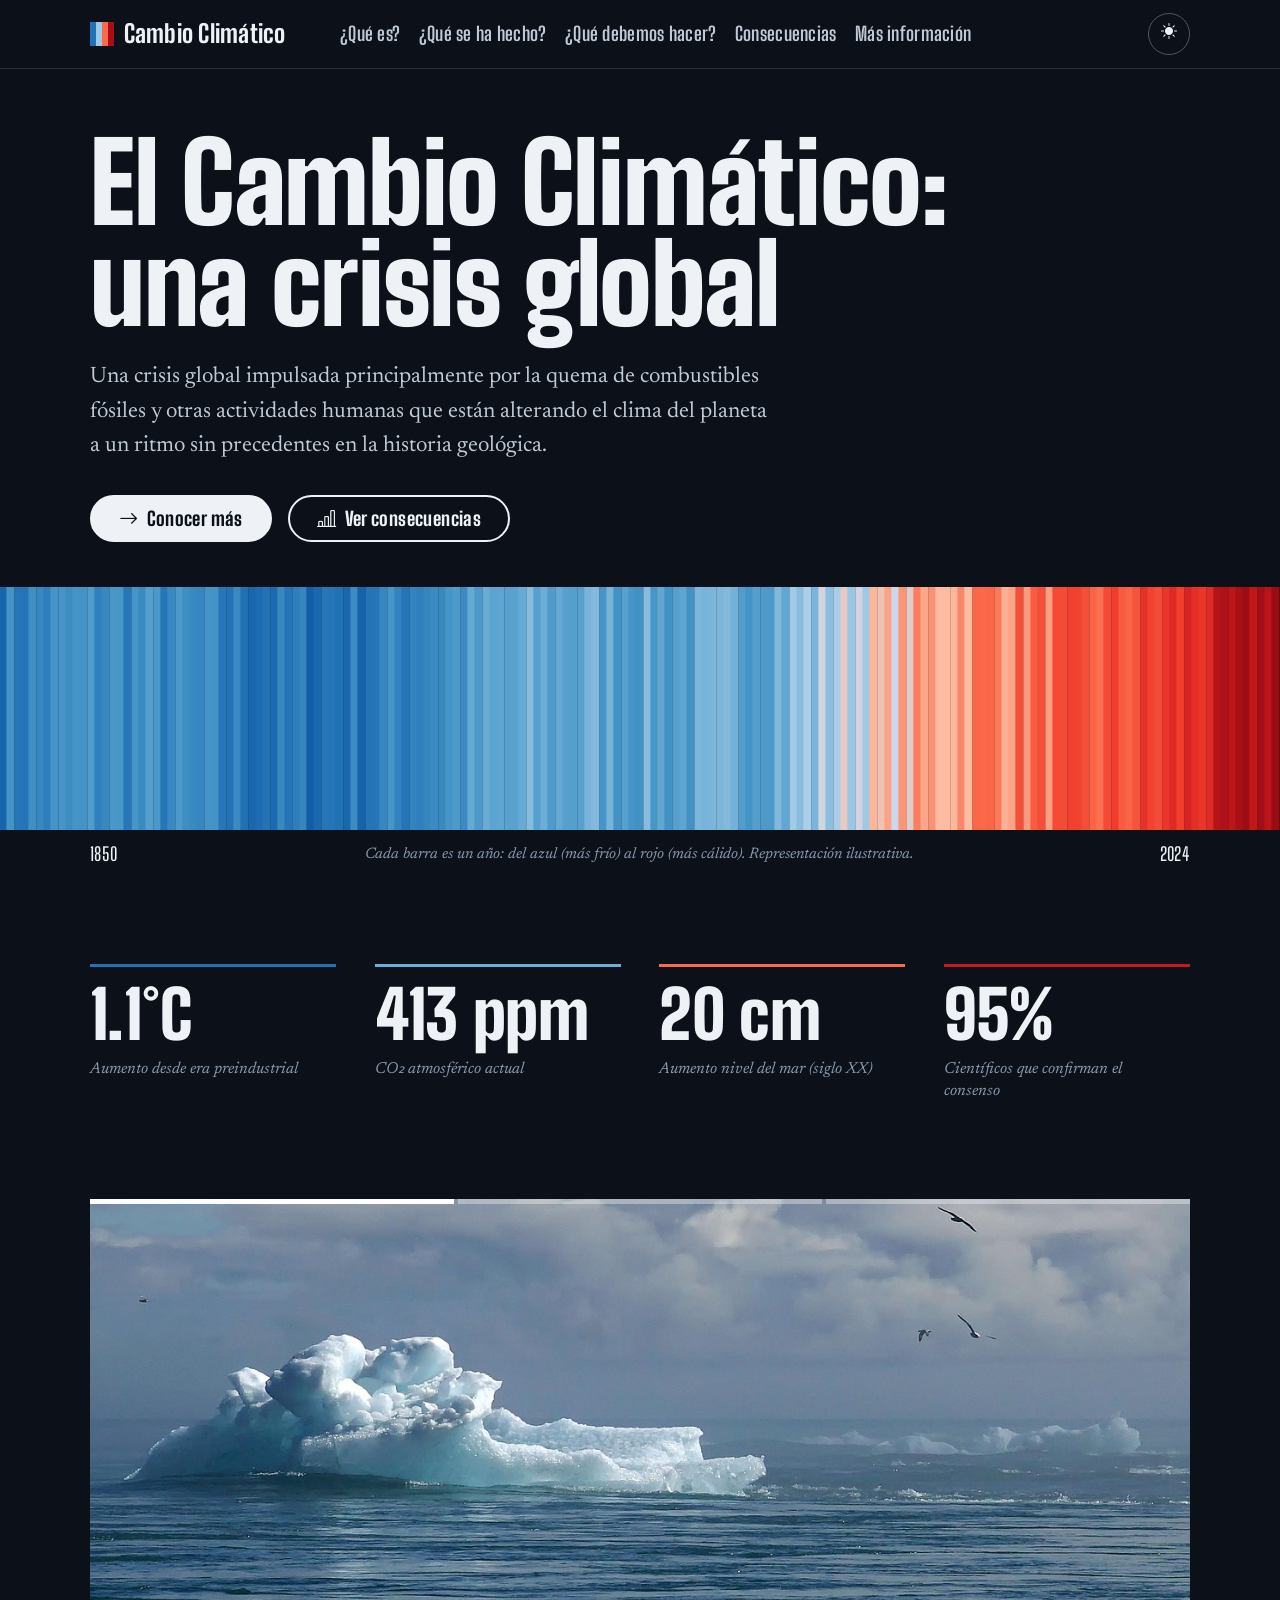
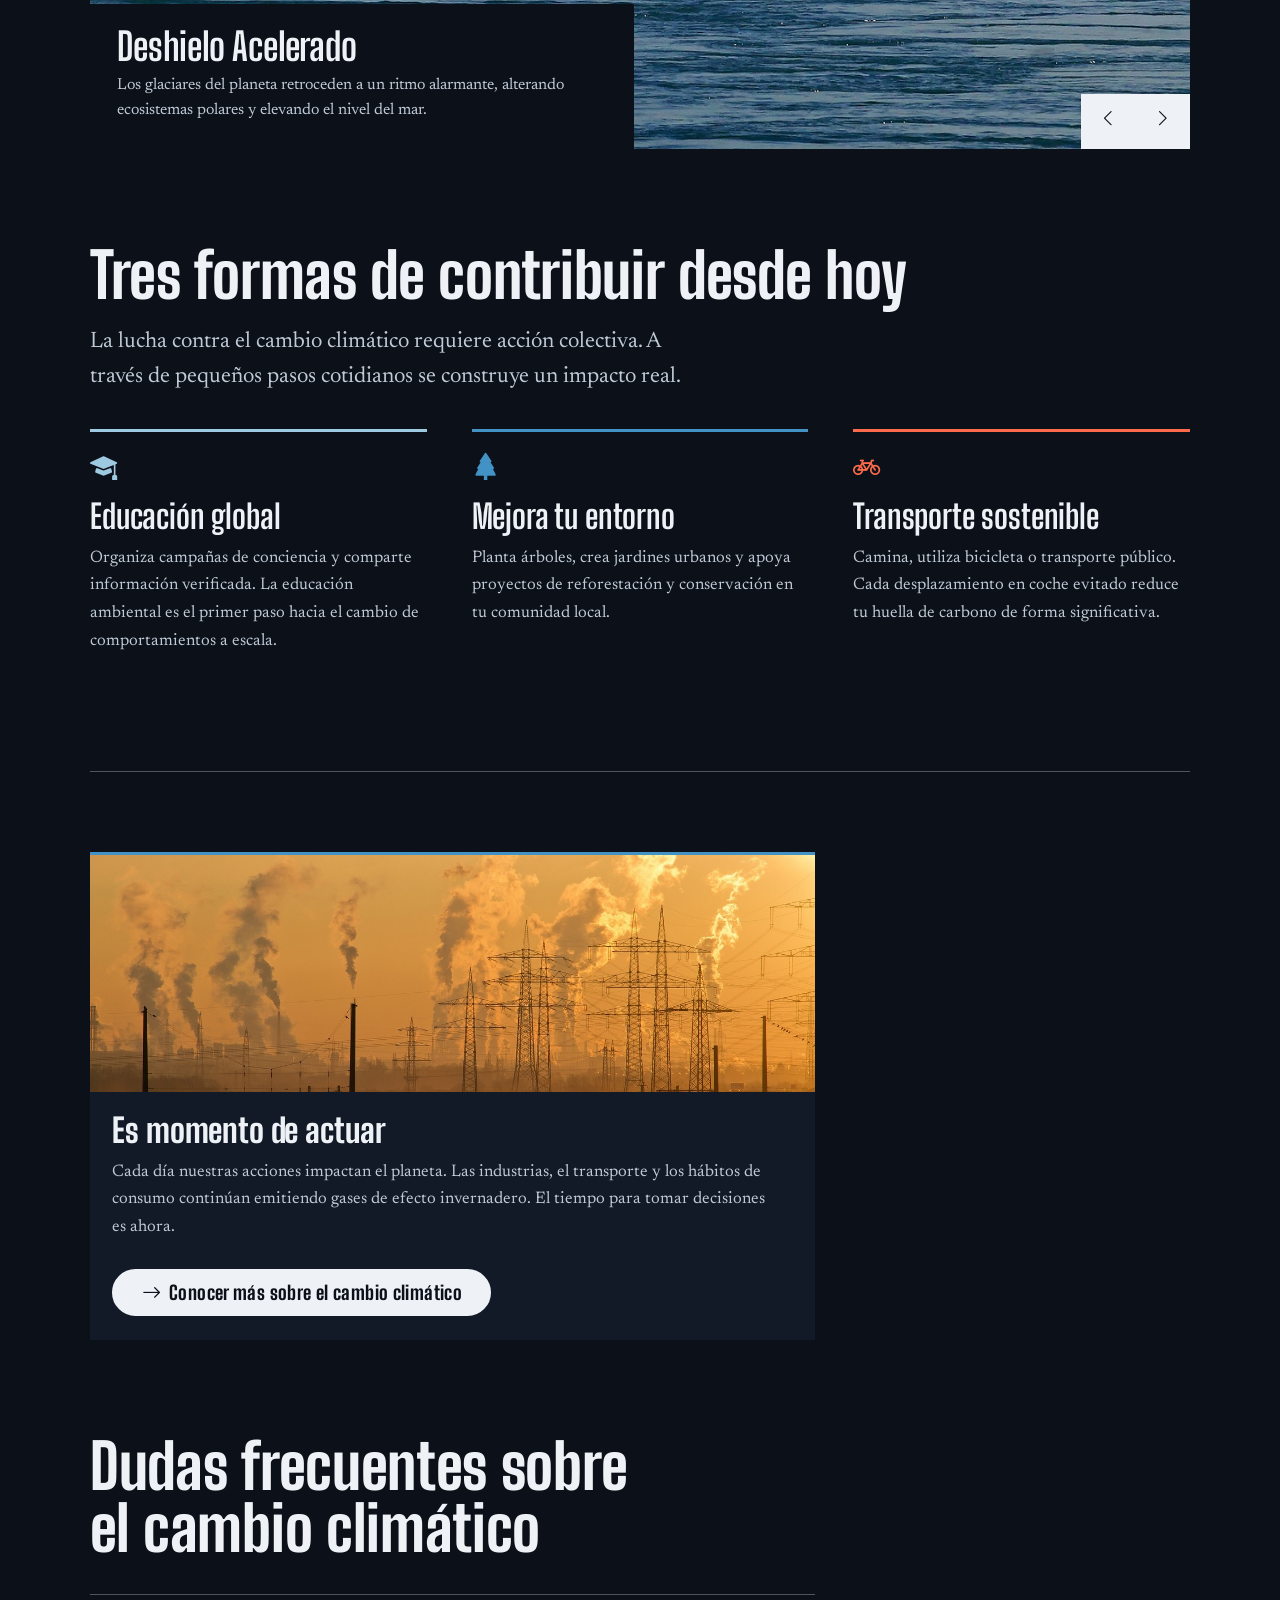
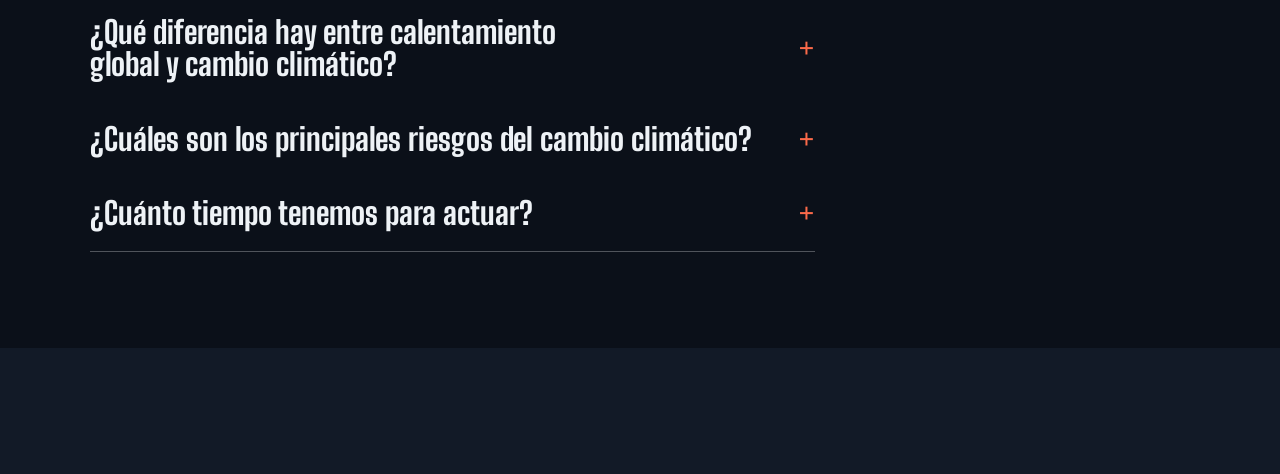
==== commit 8d14c494: "Add files via upload" ====
--- a/index.html
+++ b/index.html
@@ -209,7 +209,7 @@
 
           <!-- Slide 2: Incendios -->
           <div class="carousel-item">
-            <img loading="lazy" decoding="async" src="incendio.jpg" class="d-block w-100" alt="Incendios forestales">
+            <img decoding="async" src="incendio.jpg" class="d-block w-100" alt="Incendios forestales">
             <div class="carousel-caption d-block">
               <h5>Incendios Forestales</h5>
               <p>El aumento de temperaturas y las sequías prolongadas incrementan la frecuencia
@@ -219,7 +219,7 @@
 
           <!-- Slide 3: Sequías -->
           <div class="carousel-item">
-            <img loading="lazy" decoding="async" src="sequedad.jpg" class="d-block w-100" alt="Sequías extremas">
+            <img decoding="async" src="sequedad.jpg" class="d-block w-100" alt="Sequías extremas">
             <div class="carousel-caption d-block">
               <h5>Sequías Extremas</h5>
               <p>Periodos prolongados sin lluvia generan escasez hídrica e impactan gravemente
@@ -428,4 +428,4 @@
   <script src="script.js"></script>
 
 </body>
-</html>
+                </html>
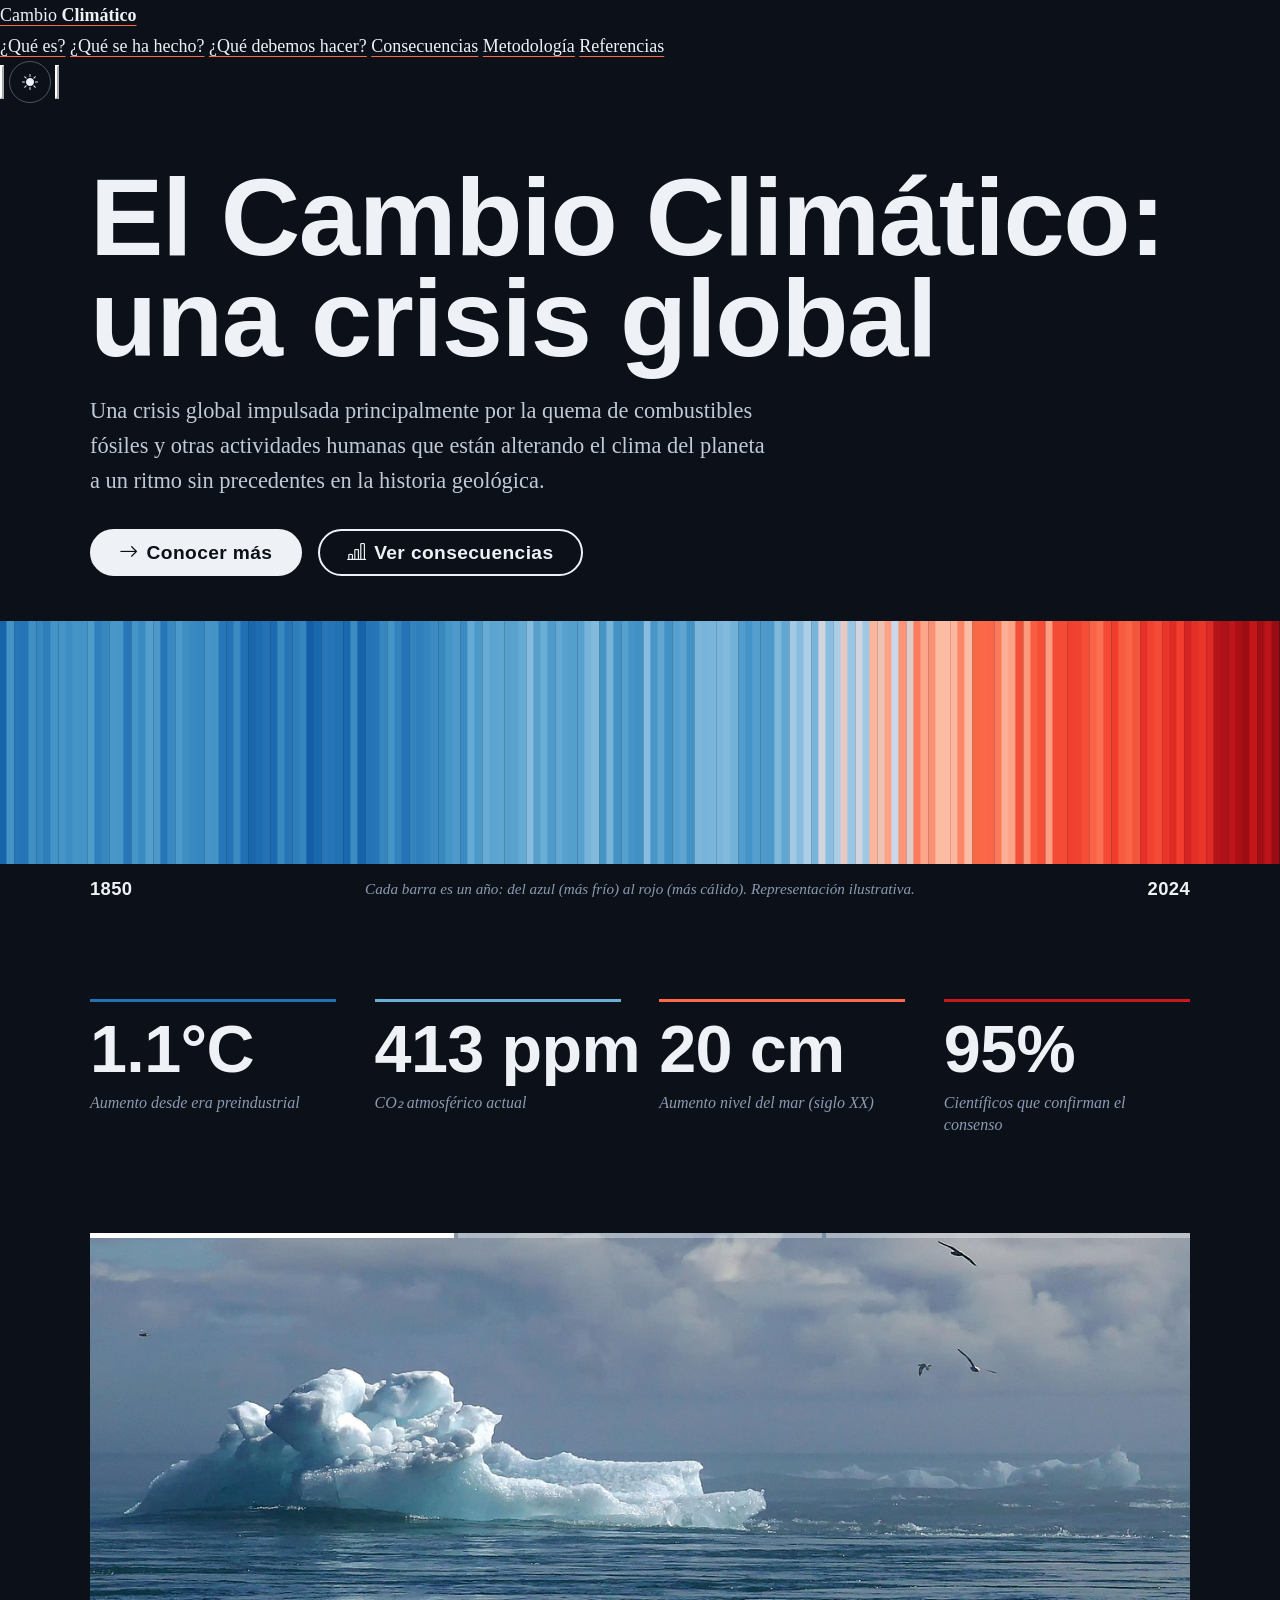
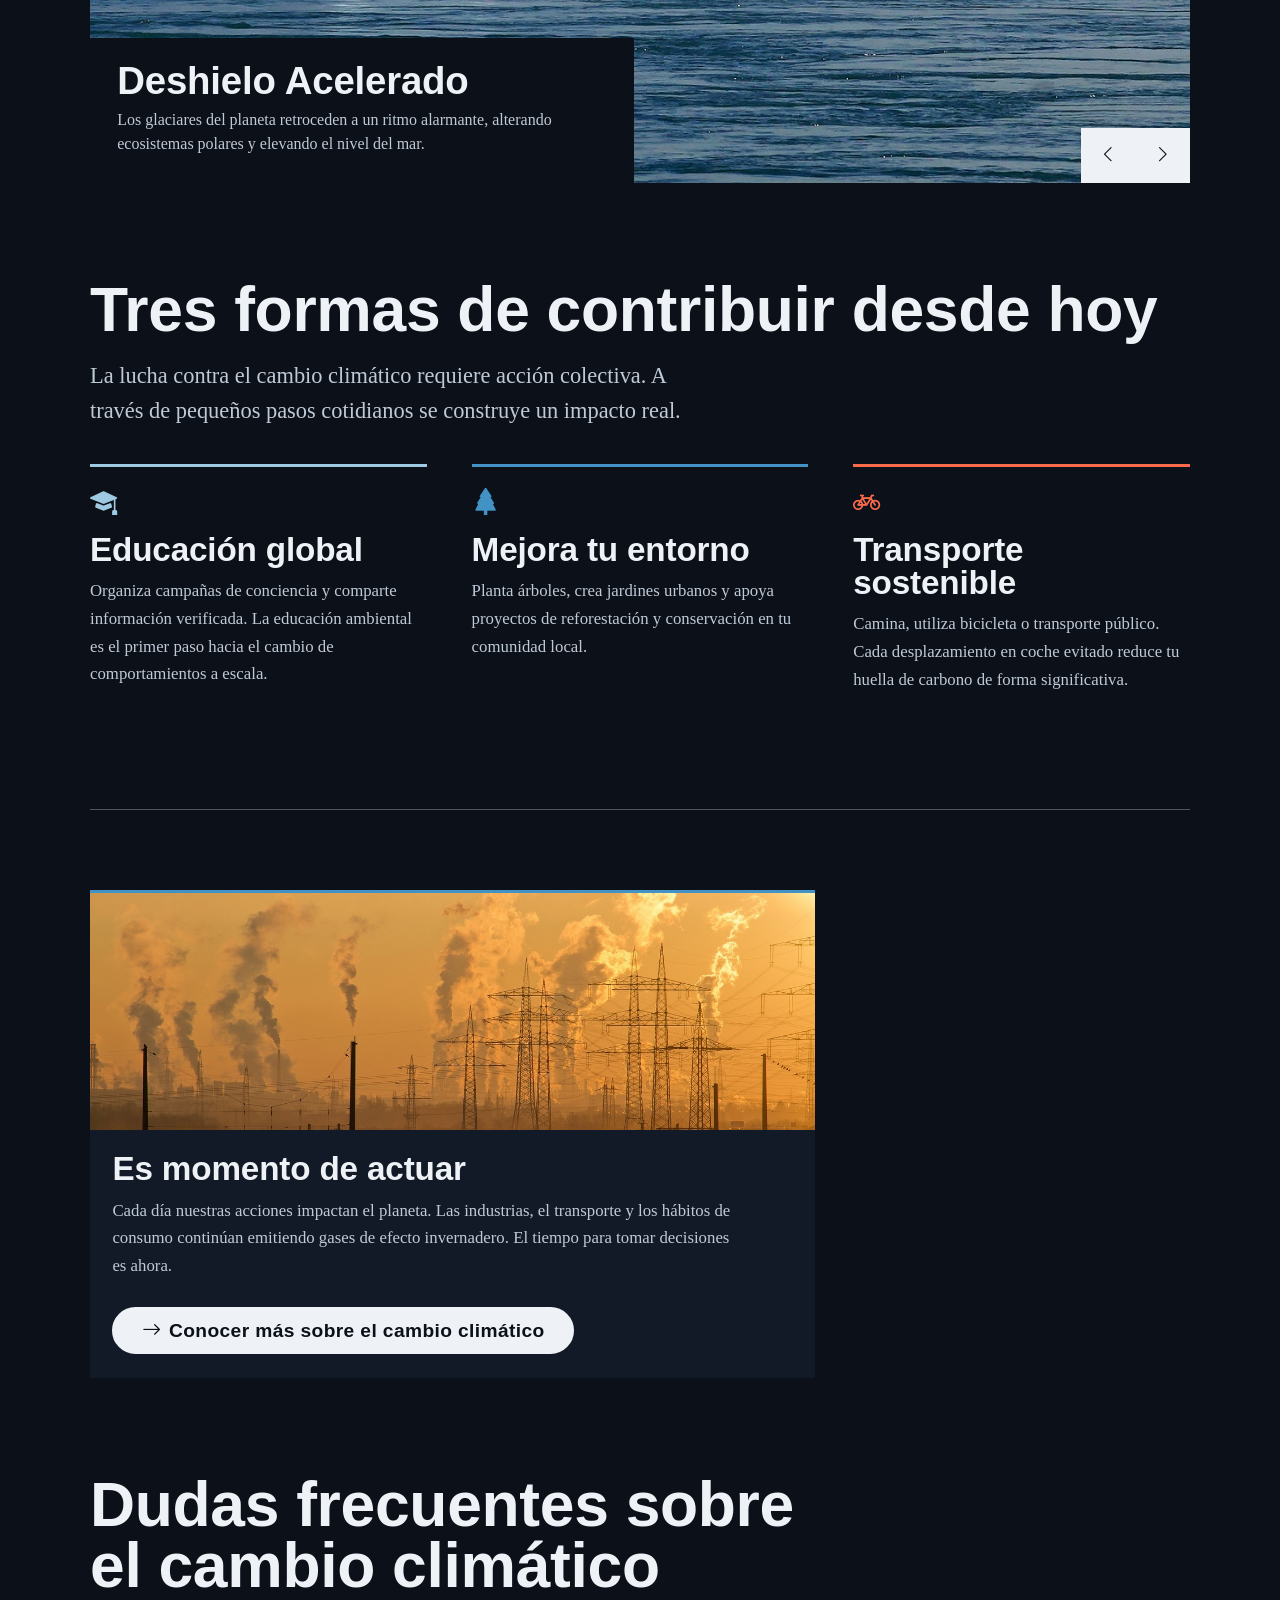
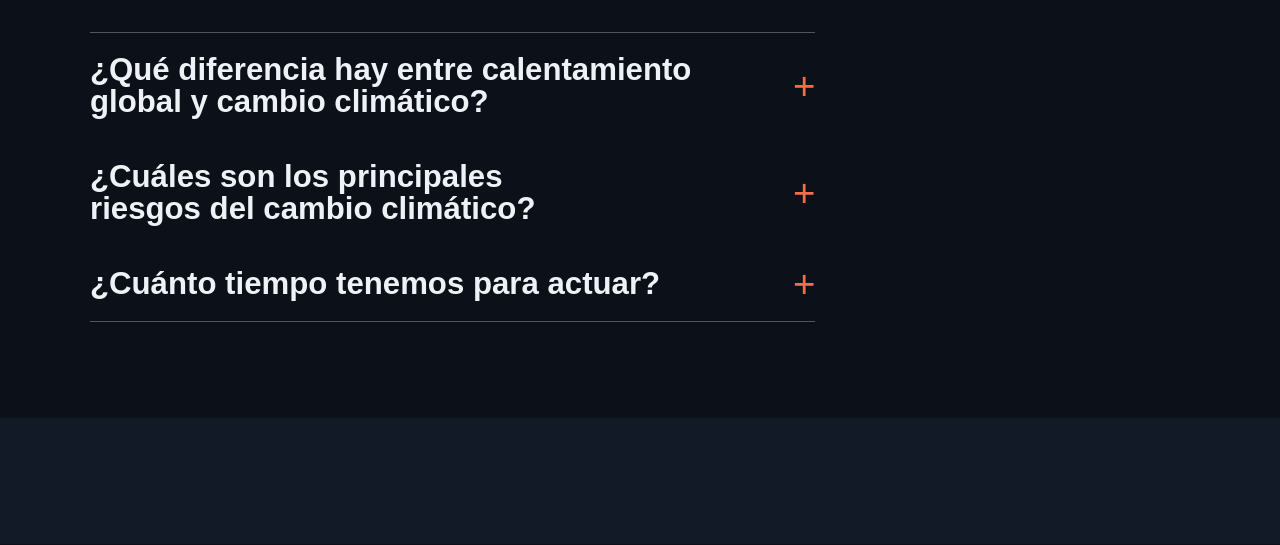
==== commit 4287336c: "Add files via upload" ====
--- a/index.html
+++ b/index.html
@@ -15,12 +15,10 @@
   <!-- Bootstrap Icons — íconos usados en la nav y las tarjetas -->
   <link rel="stylesheet" href="https://cdn.jsdelivr.net/npm/bootstrap-icons@1.11.3/font/bootstrap-icons.min.css">
 
-  <!-- Google Fonts — Big Shoulders Display para títulos, Newsreader para texto -->
-  <link rel="preconnect" href="https://fonts.googleapis.com">
-  <link rel="preconnect" href="https://fonts.gstatic.com" crossorigin>
-  <link href="https://fonts.googleapis.com/css2?family=Big+Shoulders+Display:wght@700;800;900&family=Newsreader:ital,opsz,wght@0,6..72,400;0,6..72,600;1,6..72,400&display=swap" rel="stylesheet">
+  <!-- Fuentes locales (Archivo + Barlow) se cargan desde estilos-6-herencia.css -->
 
   <!-- Estilos propios del sitio -->
+  <link rel="preload" href="font_archivo.woff2" as="font" type="font/woff2" crossorigin>
   <link rel="stylesheet" href="styles.css">
   <link rel="icon" type="img/icon" href="icono.png">
 
@@ -40,82 +38,36 @@
 
 
   <!-- NAVEGACIÓN — navbar-expand-lg: colapsada en móvil, expandida en desktop -->
-  <nav class="navbar navbar-expand-lg">
-    <div class="container">
-
-      <!-- Logo con enlace a la portada -->
-      <a class="navbar-brand" href="index.html">
-        <i class="bi bi-globe-americas"></i>
-        Cambio Climático
-      </a>
-
-      <!-- Botón hamburguesa visible solo en móvil, abre el menú #navMain -->
-      <button class="navbar-toggler border-0" type="button"
-        data-bs-toggle="collapse" data-bs-target="#navMain"
-        aria-controls="navMain" aria-expanded="false"
-        aria-label="Toggle navigation">
-        <i class="bi bi-list" style="font-size:1.4rem; color:var(--text-secondary);"></i>
-      </button>
-
-      <!-- Contenedor colapsable del menú -->
-      <div class="collapse navbar-collapse" id="navMain">
-        <!-- me-auto empuja los links a la izquierda y el botón de tema a la derecha -->
-        <ul class="navbar-nav me-auto mb-2 mb-lg-0">
-
-          <li class="nav-item">
-            <a class="nav-link" href="quees.html">
-              <i class="bi bi-info-circle me-1"></i>¿Qué es?
-            </a>
-          </li>
-
-          <li class="nav-item">
-            <a class="nav-link" href="discusion.html">
-              <i class="bi bi-globe2 me-1"></i>¿Qué se ha hecho?
-            </a>
-          </li>
-
-          <li class="nav-item">
-            <a class="nav-link" href="debemoshacer.html">
-              <i class="bi bi-person-check me-1"></i>¿Qué debemos hacer?
-            </a>
-          </li>
-
-          <li class="nav-item">
-            <a class="nav-link" href="resultados.html">
-              <i class="bi bi-activity me-1"></i>Consecuencias
-            </a>
-          </li>
-
-          <!-- Dropdown con páginas secundarias -->
-          <li class="nav-item dropdown">
-            <a class="nav-link dropdown-toggle" href="#"
-              role="button" data-bs-toggle="dropdown" aria-expanded="false">
-              <i class="bi bi-three-dots me-1"></i>Más información
-            </a>
-            <ul class="dropdown-menu">
-              <li>
-                <a class="dropdown-item" href="metodologia.html">
-                  <i class="bi bi-clipboard-data"></i> Metodología y estudios
-                </a>
-              </li>
-              <li>
-                <a class="dropdown-item" href="referencias.html">
-                  <i class="bi bi-journals"></i> Referencias
-                </a>
-              </li>
-            </ul>
-          </li>
-
-        </ul>
-
-        <!-- Botón para alternar entre tema claro y oscuro -->
-        <button class="btn-theme-toggle ms-2" id="themeToggle" title="Cambiar tema">
-          <i class="bi bi-sun-fill" id="themeIcon"></i>
-        </button>
-      </div>
-
-    </div>
-  </nav>
+  <header class="hd" id="hd">
+    <div class="hd-in">
+      <a class="hd-marca" href="index.html" aria-label="Cambio Climático, inicio"><span>Cambio <b>Climático</b></span></a>
+      <nav class="hd-nav" id="hd-nav" aria-label="Principal">
+      <a href="quees.html">¿Qué es?</a>
+      <a href="discusion.html">¿Qué se ha hecho?</a>
+      <a href="debemoshacer.html">¿Qué debemos hacer?</a>
+      <a href="resultados.html">Consecuencias</a>
+      <a href="metodologia.html">Metodología</a>
+      <a href="referencias.html">Referencias</a>
+      </nav>
+      <button class="icono-b hd-son" id="son" type="button" aria-label="Sonido del mouse" title="Sonido del mouse" aria-pressed="true"><svg class="on" viewBox="0 0 24 24" aria-hidden="true"><g fill="none" stroke="currentColor" stroke-width="1.9" stroke-linecap="round" stroke-linejoin="round"><path d="M4 9.5v5h3.5L12 18.5v-13L7.5 9.5z"/><path d="M15.5 9a4.2 4.2 0 0 1 0 6M18 6.5a8 8 0 0 1 0 11"/></g></svg><svg class="off" viewBox="0 0 24 24" aria-hidden="true"><g fill="none" stroke="currentColor" stroke-width="1.9" stroke-linecap="round" stroke-linejoin="round"><path d="M4 9.5v5h3.5L12 18.5v-13L7.5 9.5z"/><path d="m16 9.5 5 5M21 9.5l-5 5"/></g></svg></button>
+      <button class="btn-theme-toggle" id="themeToggle" type="button" title="Cambiar tema" aria-label="Cambiar tema"><i class="bi bi-sun-fill" id="themeIcon"></i></button>
+      <button class="icono-b hd-menu" id="menu-abrir" type="button" aria-label="Abrir menú" aria-expanded="false" aria-controls="menu"><svg viewBox="0 0 24 24" aria-hidden="true"><path fill="none" stroke="currentColor" stroke-width="2.4" stroke-linecap="round" d="M4 7h16M4 12h16M4 17h10"/></svg></button>
+    </div>
+  </header>
+
+  <div class="menu" id="menu" hidden>
+    <button class="icono-b menu-x" id="menu-cerrar" type="button" aria-label="Cerrar menú"><svg viewBox="0 0 24 24" aria-hidden="true"><path fill="none" stroke="currentColor" stroke-width="2.4" stroke-linecap="round" d="M6 6l12 12M18 6 6 18"/></svg></button>
+    <nav aria-label="Menú móvil">
+    <a href="index.html" style="--i:0" class="act" aria-current="page">Inicio</a>
+    <a href="quees.html" style="--i:1">¿Qué es?</a>
+    <a href="discusion.html" style="--i:2">¿Qué se ha hecho?</a>
+    <a href="debemoshacer.html" style="--i:3">¿Qué debemos hacer?</a>
+    <a href="resultados.html" style="--i:4">Consecuencias</a>
+    <a href="metodologia.html" style="--i:5">Metodología</a>
+    <a href="referencias.html" style="--i:6">Referencias</a>
+    </nav>
+    <div class="menu-pie"><div class="stripes" aria-hidden="true"></div><p class="menu-datos">Cambio Climático<br>Información científica para nuestro planeta</p></div>
+  </div>
 
 
   <!-- HERO — título principal con dos botones de acción -->
@@ -425,6 +377,7 @@
 
 
   <!-- Alternancia de tema claro/oscuro — guarda la preferencia en localStorage -->
+  <audio id="clic-audio" src="click.mp4" preload="auto" playsinline></audio>
   <script src="script.js"></script>
 
 </body>
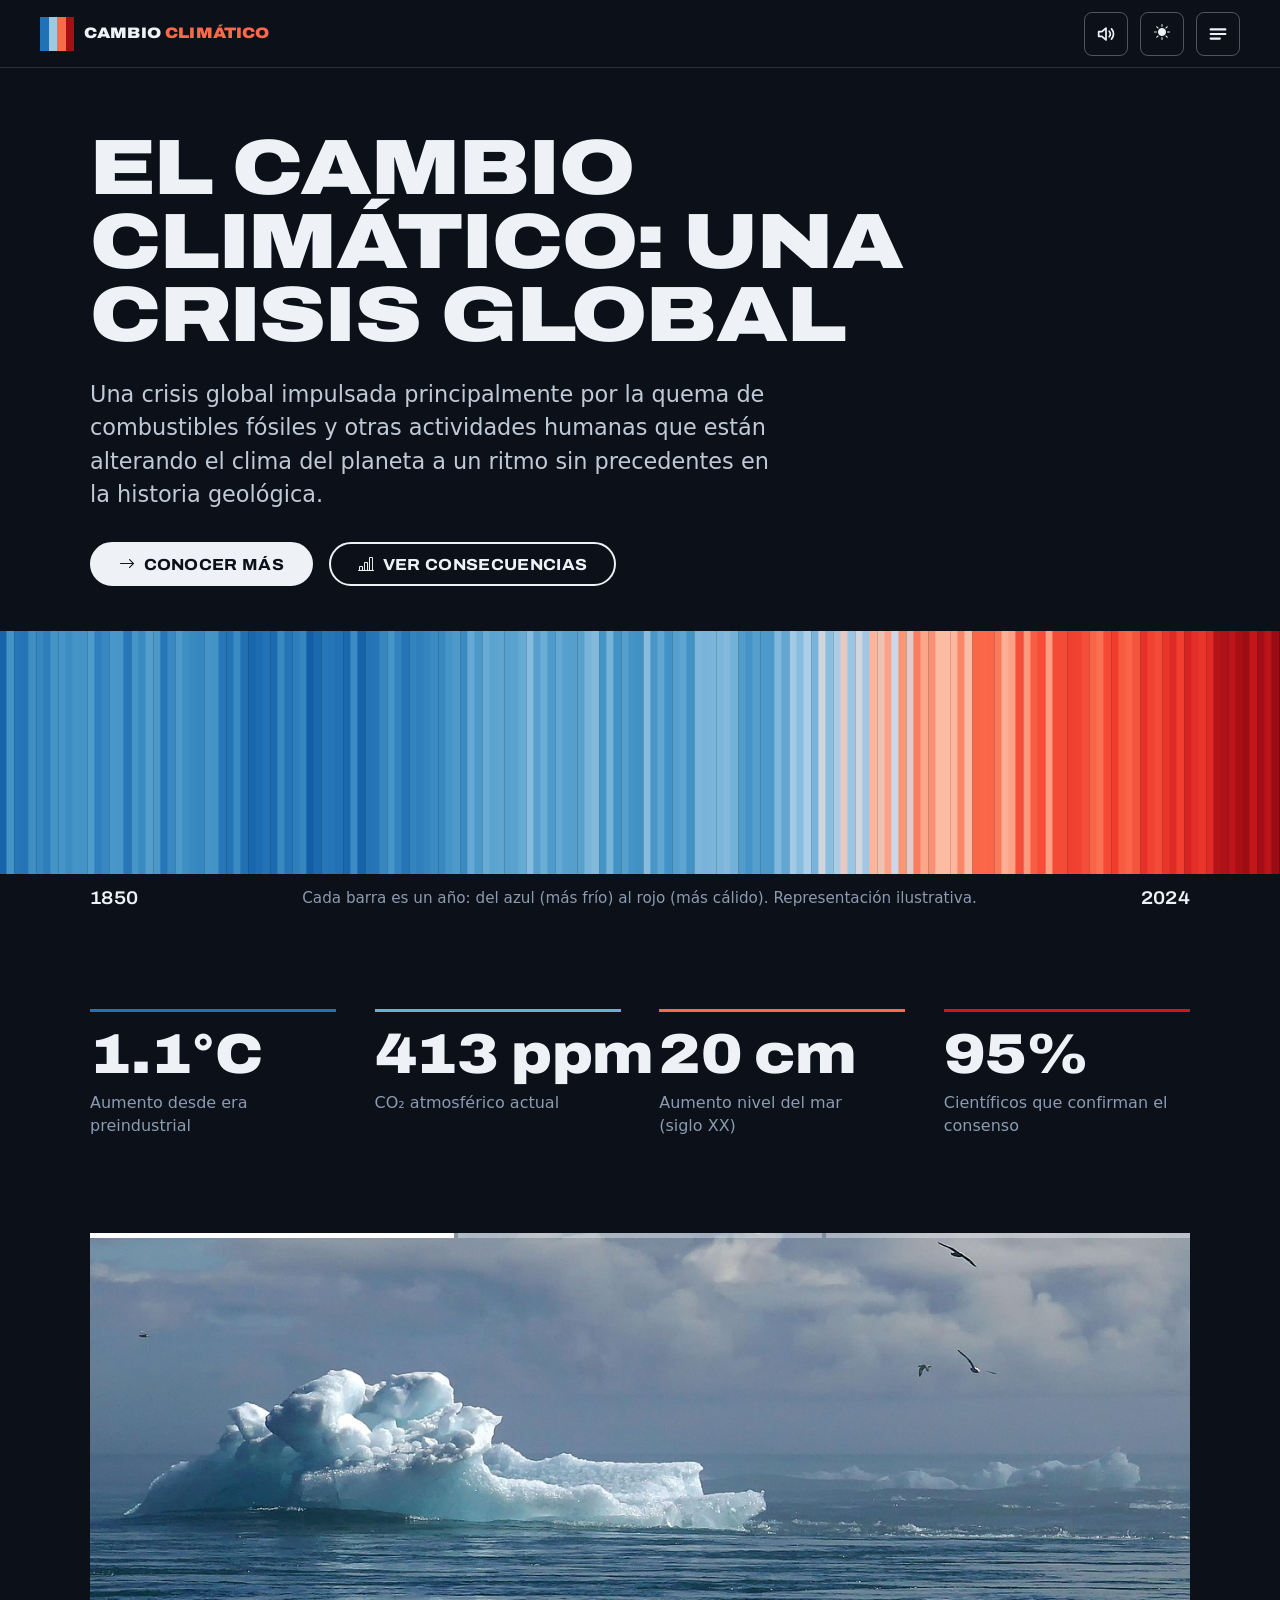
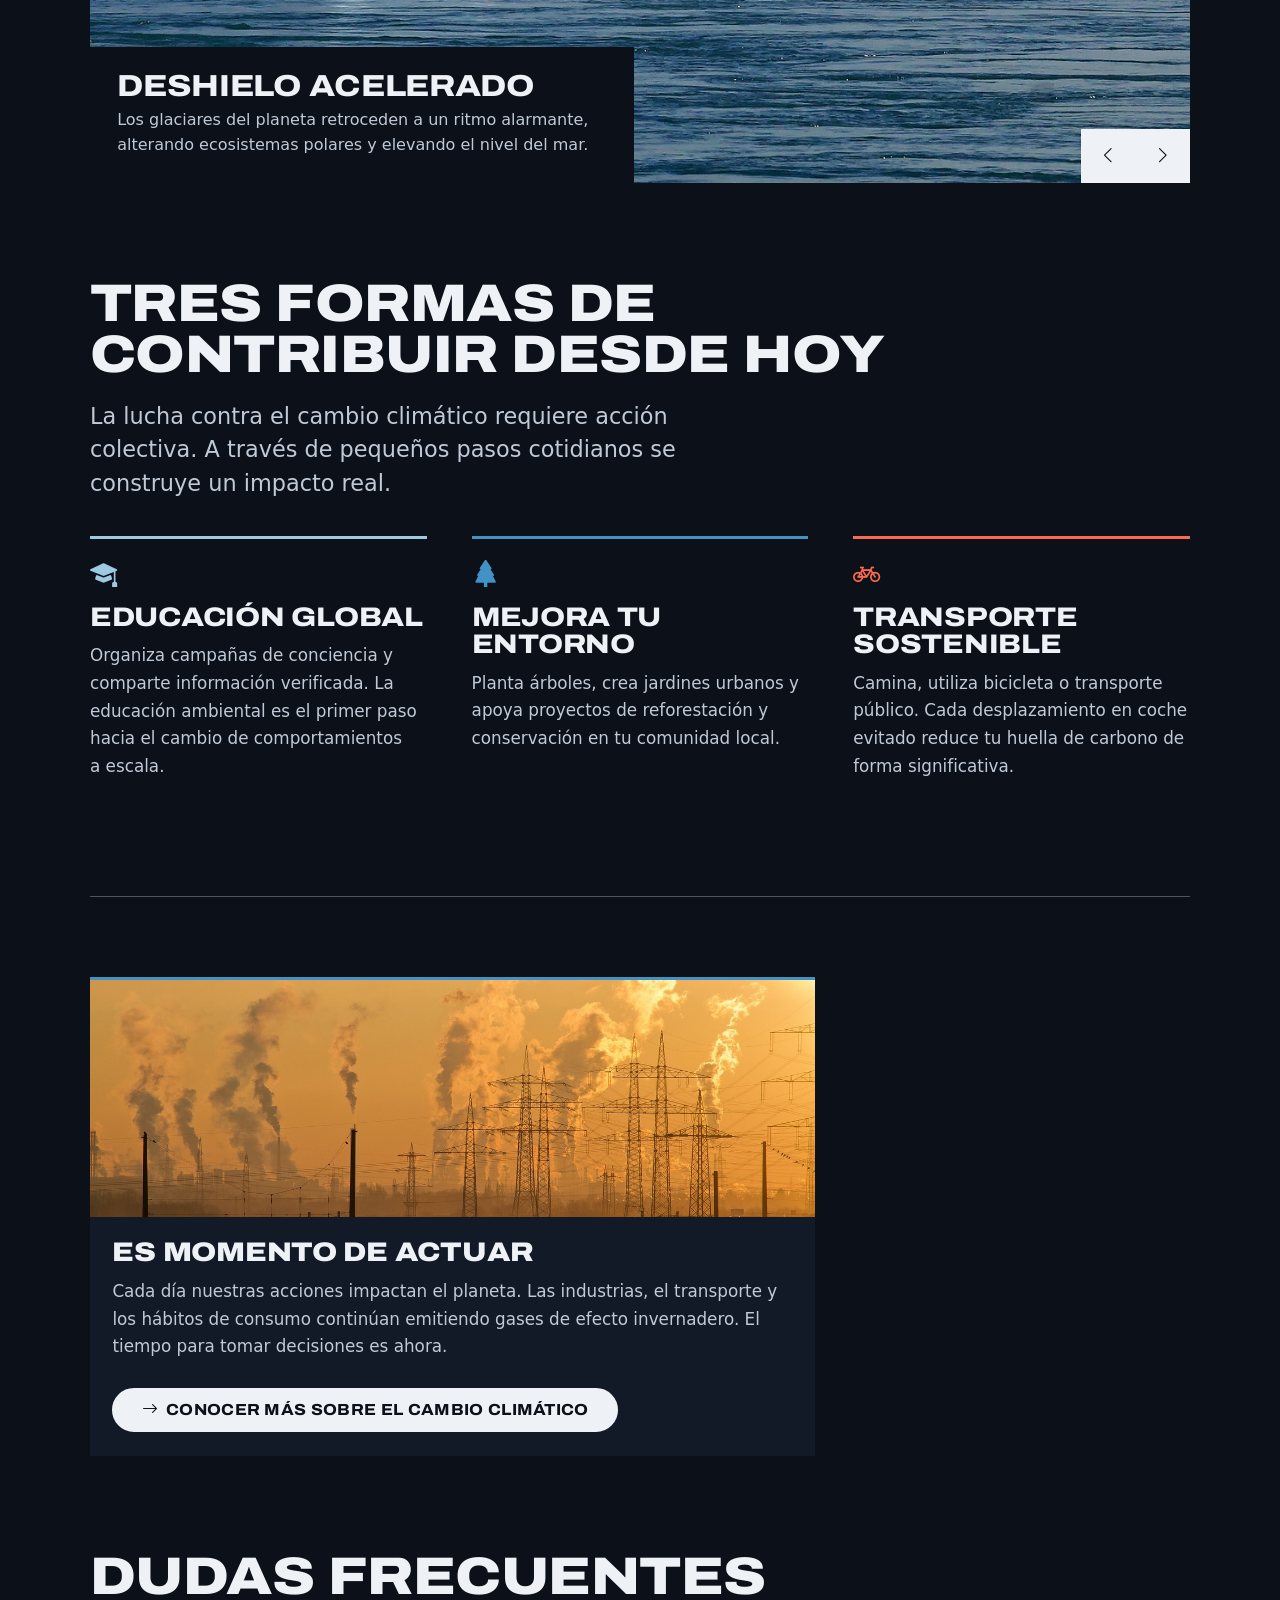
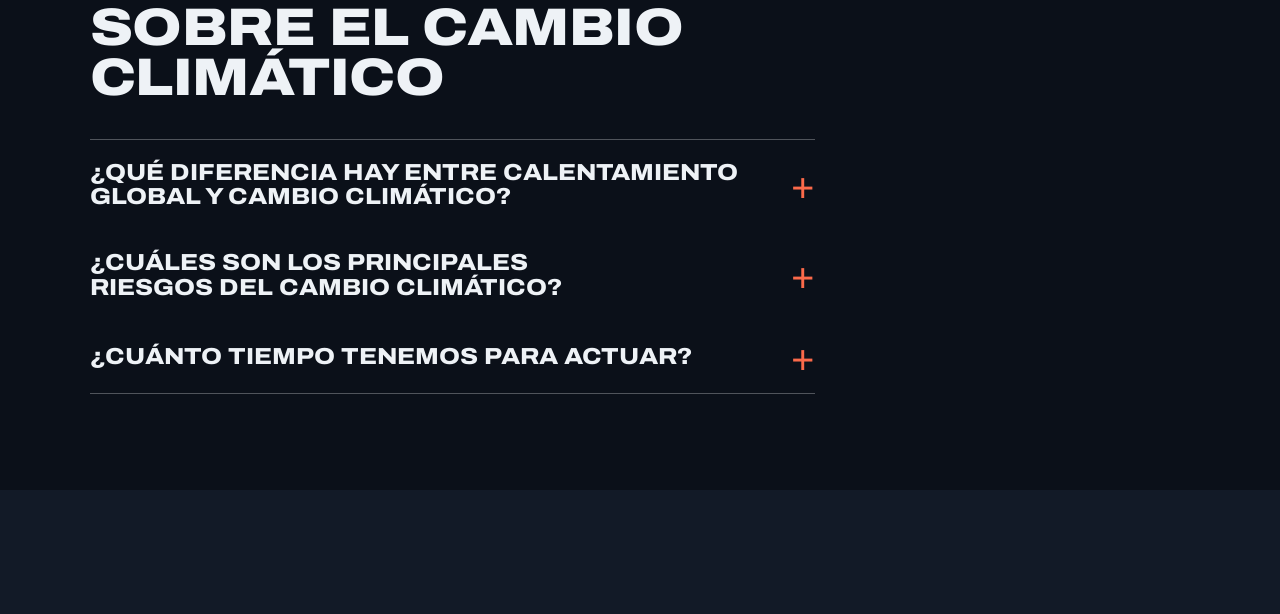
==== commit acc0e331: "Add files via upload" ====
--- a/index.html
+++ b/index.html
@@ -377,7 +377,7 @@
 
 
   <!-- Alternancia de tema claro/oscuro — guarda la preferencia en localStorage -->
-  <audio id="clic-audio" src="click.mp4" preload="auto" playsinline></audio>
+  <audio id="clic-audio" src="click.wav" preload="auto" playsinline></audio>
   <script src="script.js"></script>
 
 </body>
--- a/styles.css
+++ b/styles.css
@@ -8,4 +8,4 @@
 @import url("estilos-3-hero-tarjetas.css");
 @import url("estilos-4-carrusel-bloques.css");
 @import url("estilos-5-footer-animaciones.css");
-
+@import url("estilos-6-herencia.css");
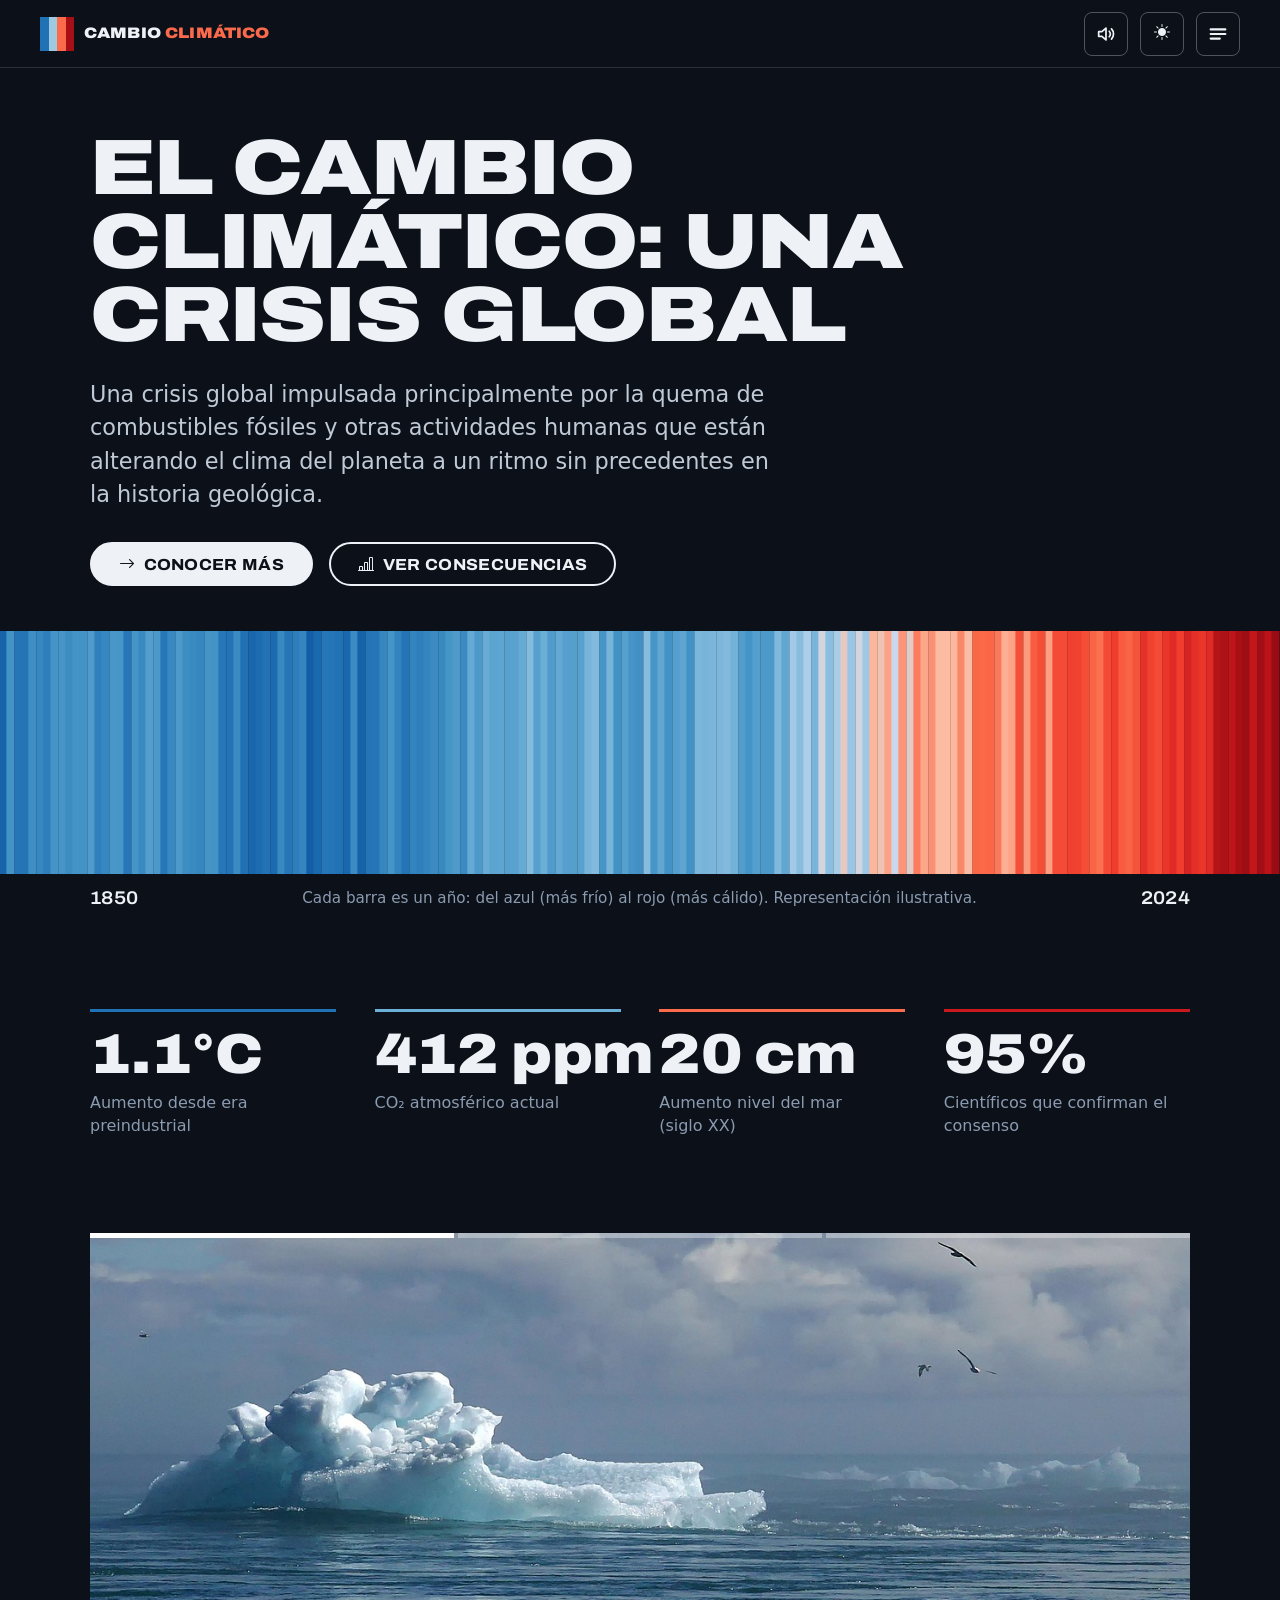
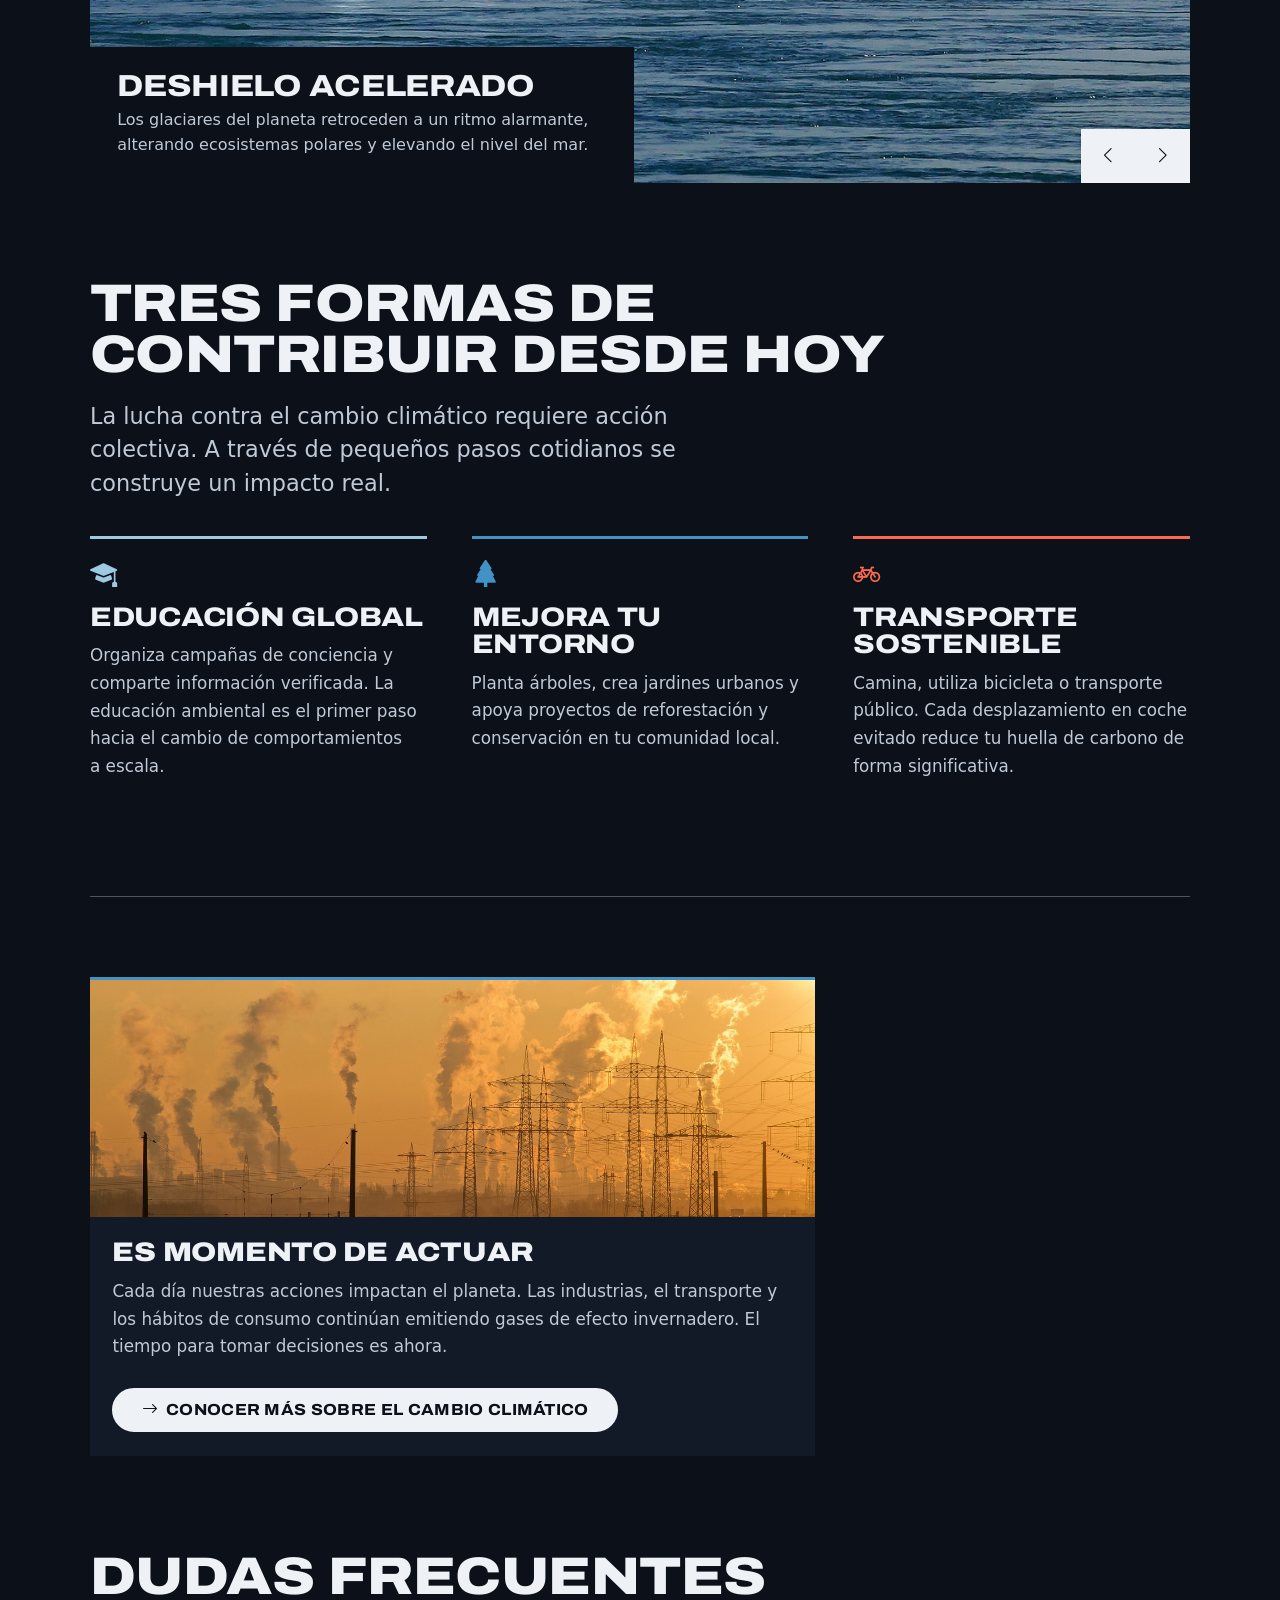
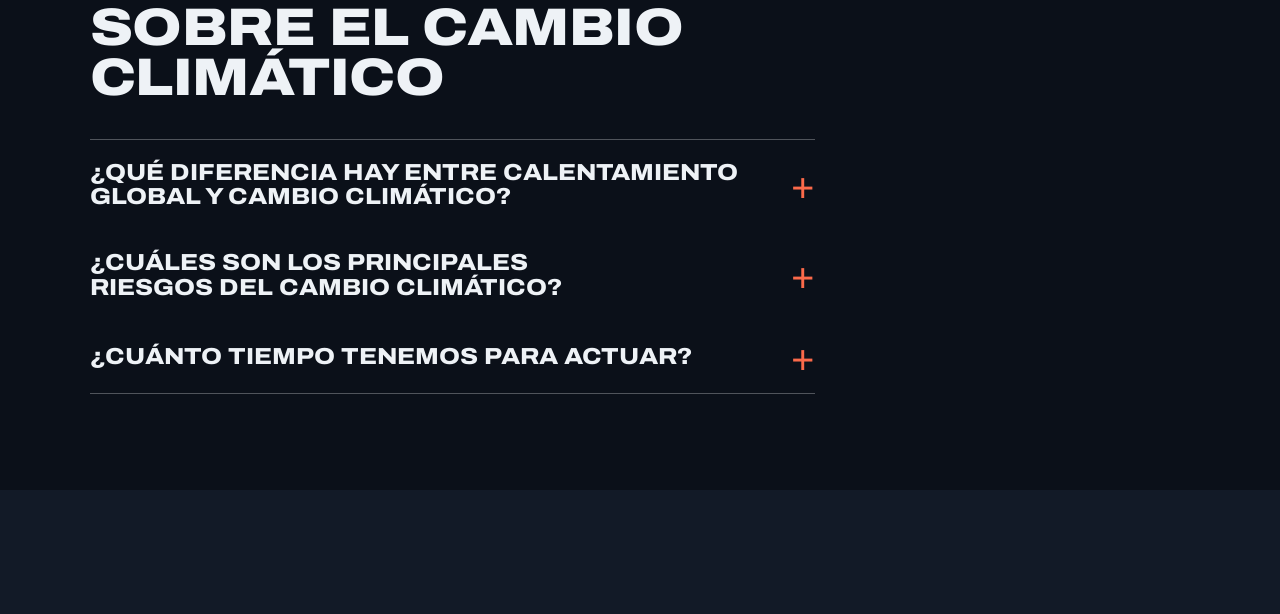
==== commit 18feef2e: "Add files via upload" ====
--- a/index.html
+++ b/index.html
@@ -371,7 +371,7 @@
         Cambio Climático
       </div>
       <p class="mb-0">Información científica para nuestro planeta</p>
-      <p class="mb-0">© 2025 — Todos los derechos reservados</p>
+      <p class="mb-0">© <span id="anio"></span> — Todos los derechos reservados</p>
     </div>
   </footer>
 
